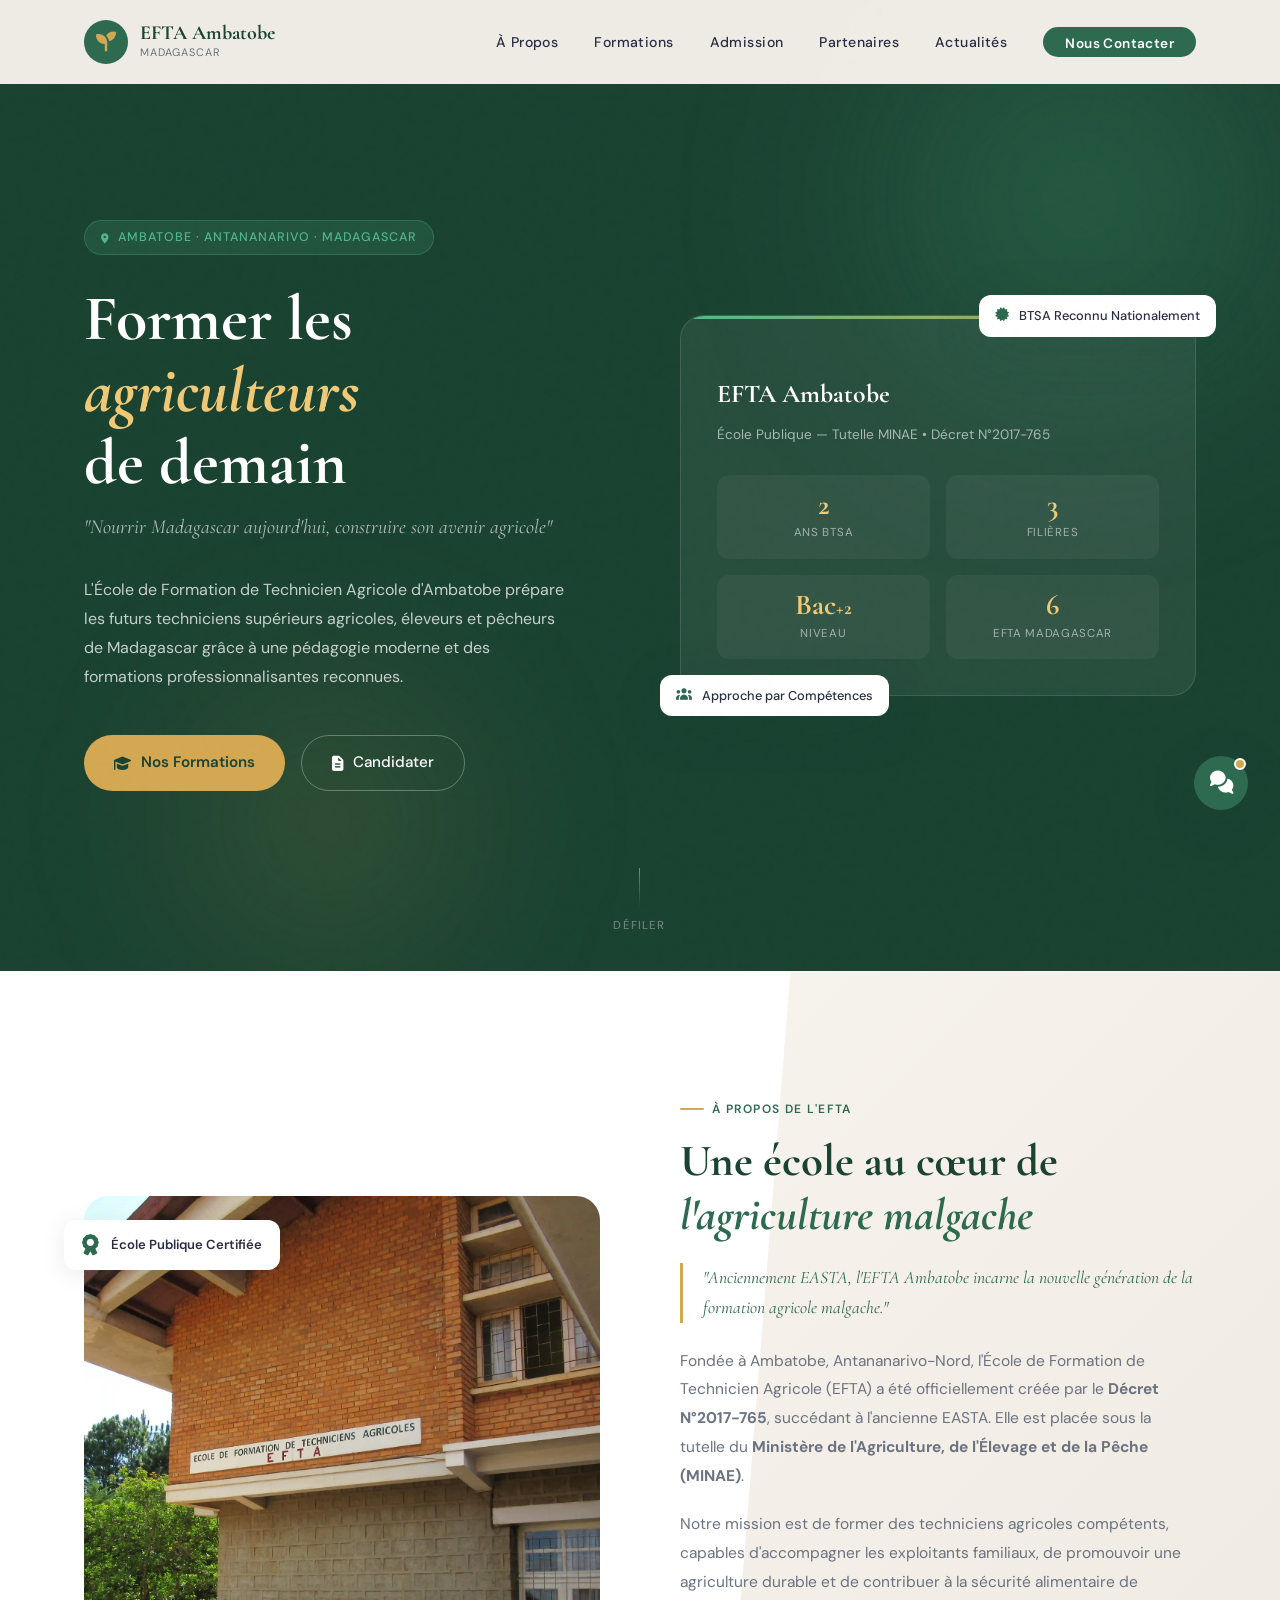
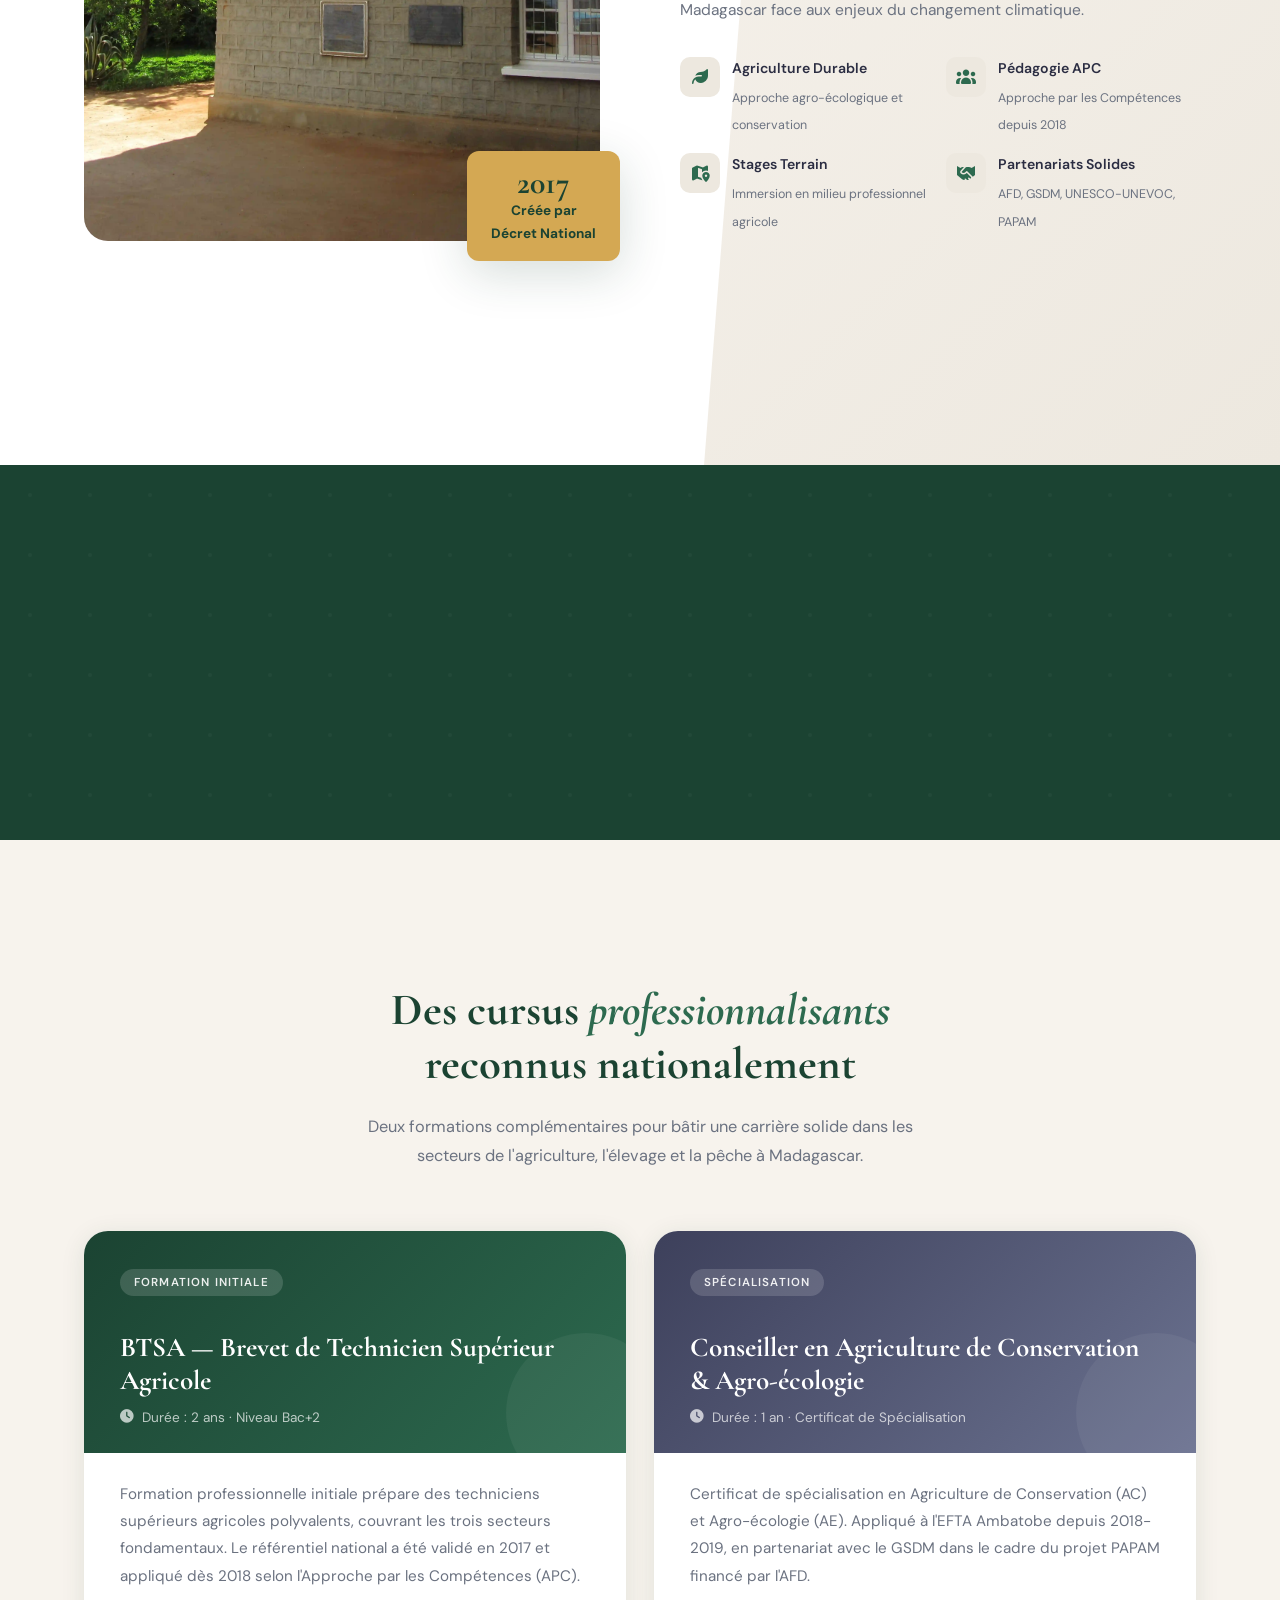
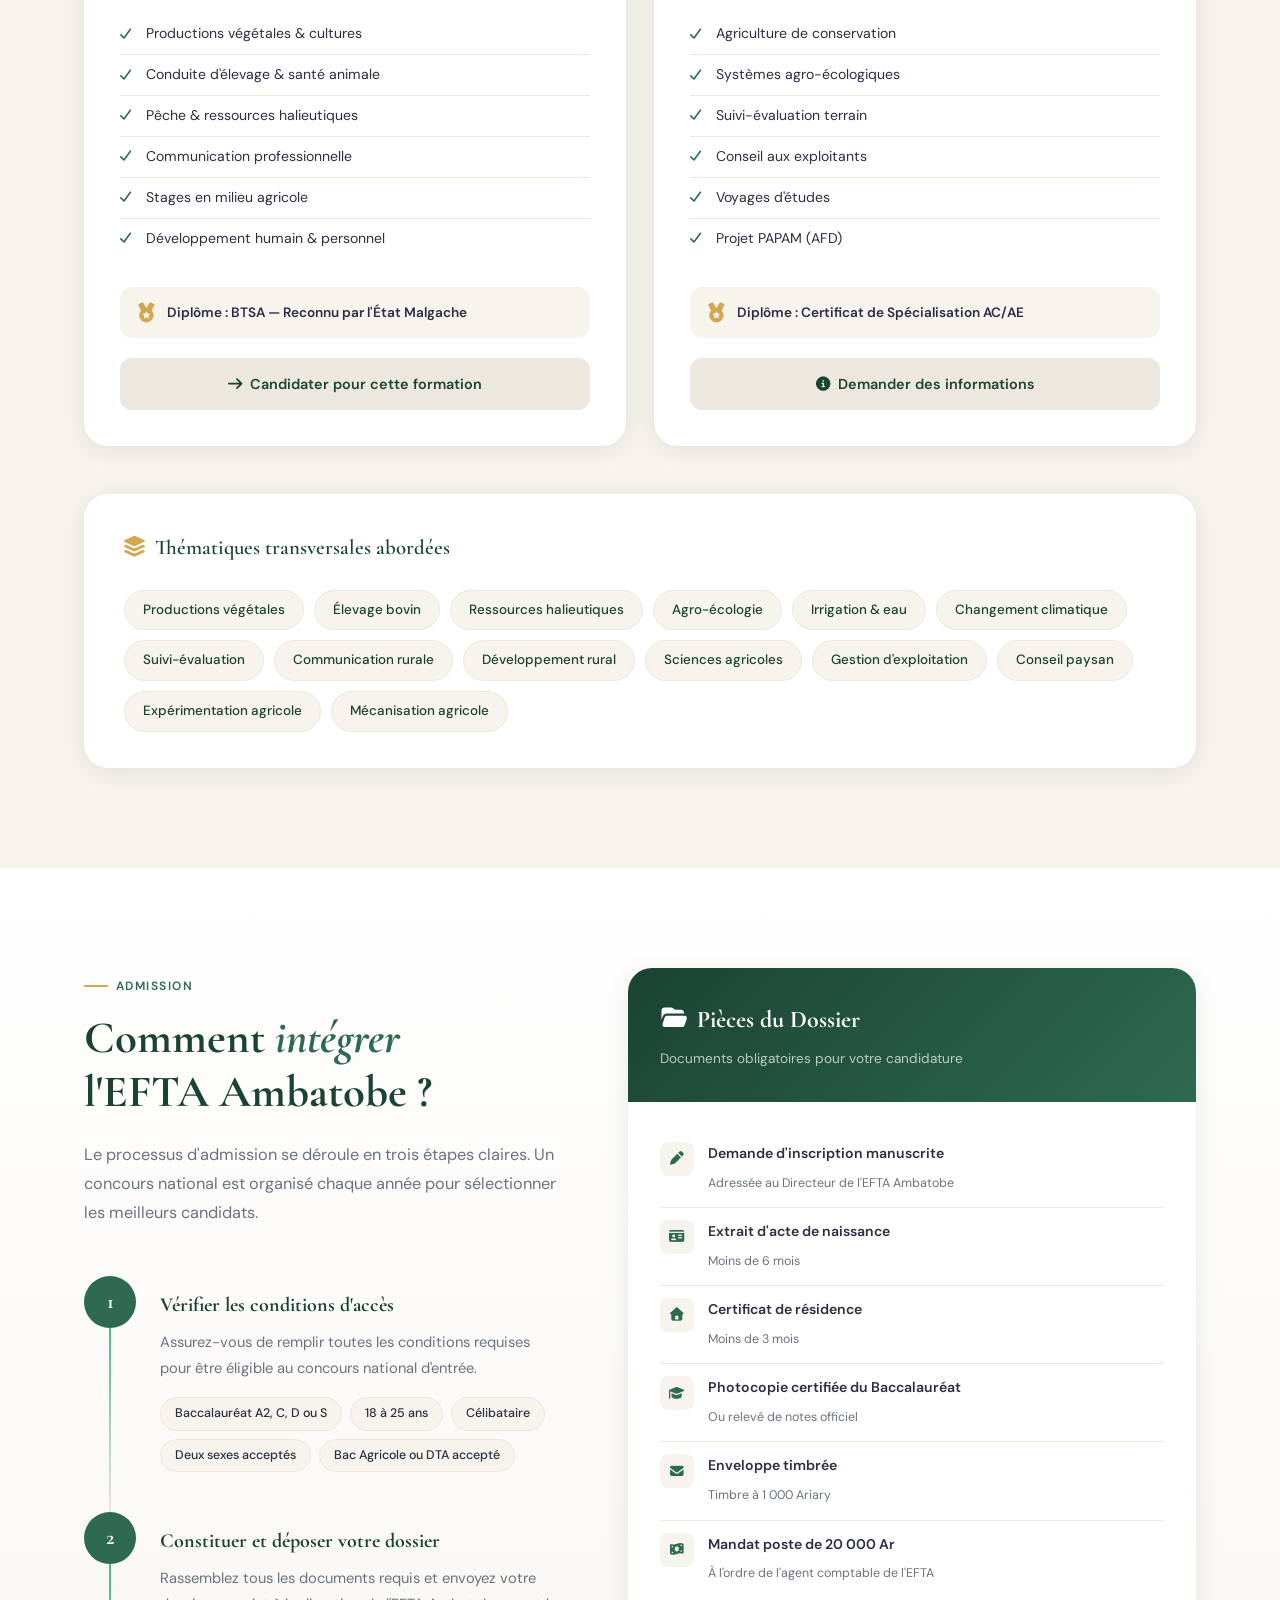
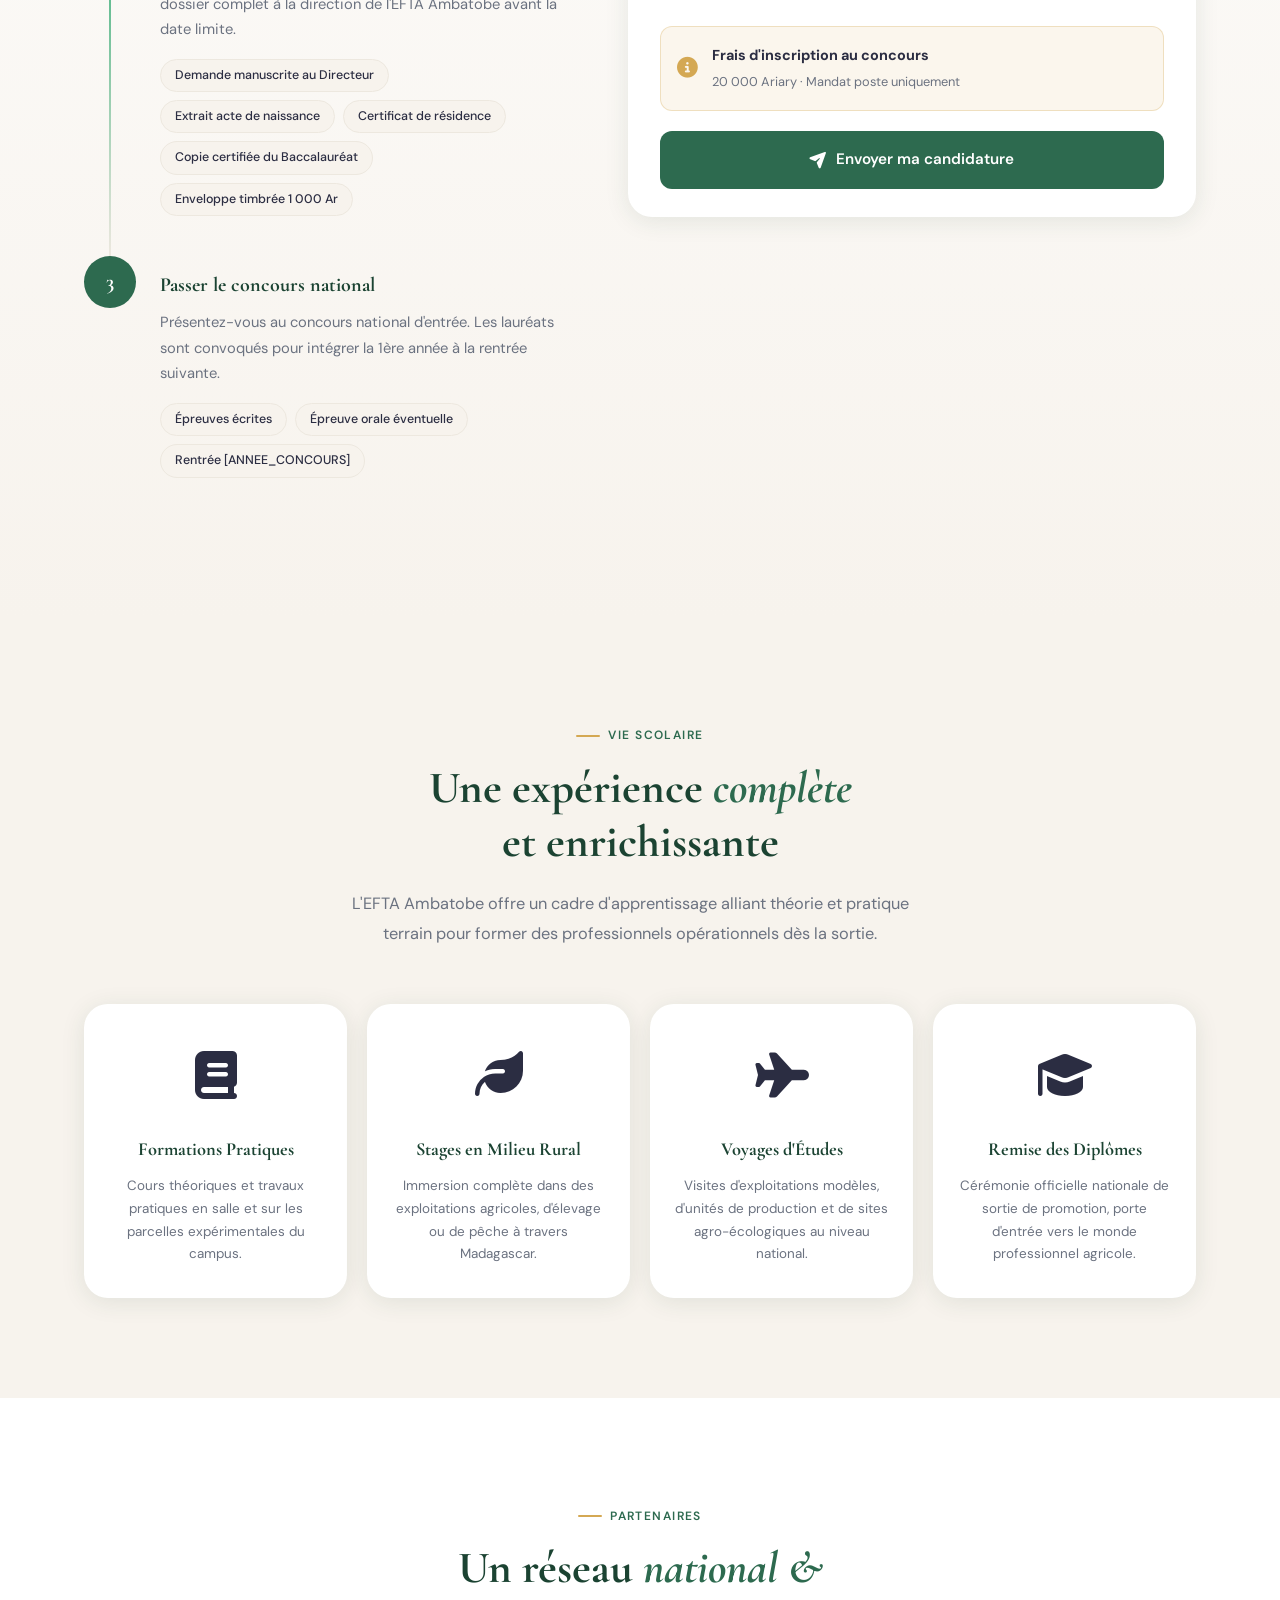
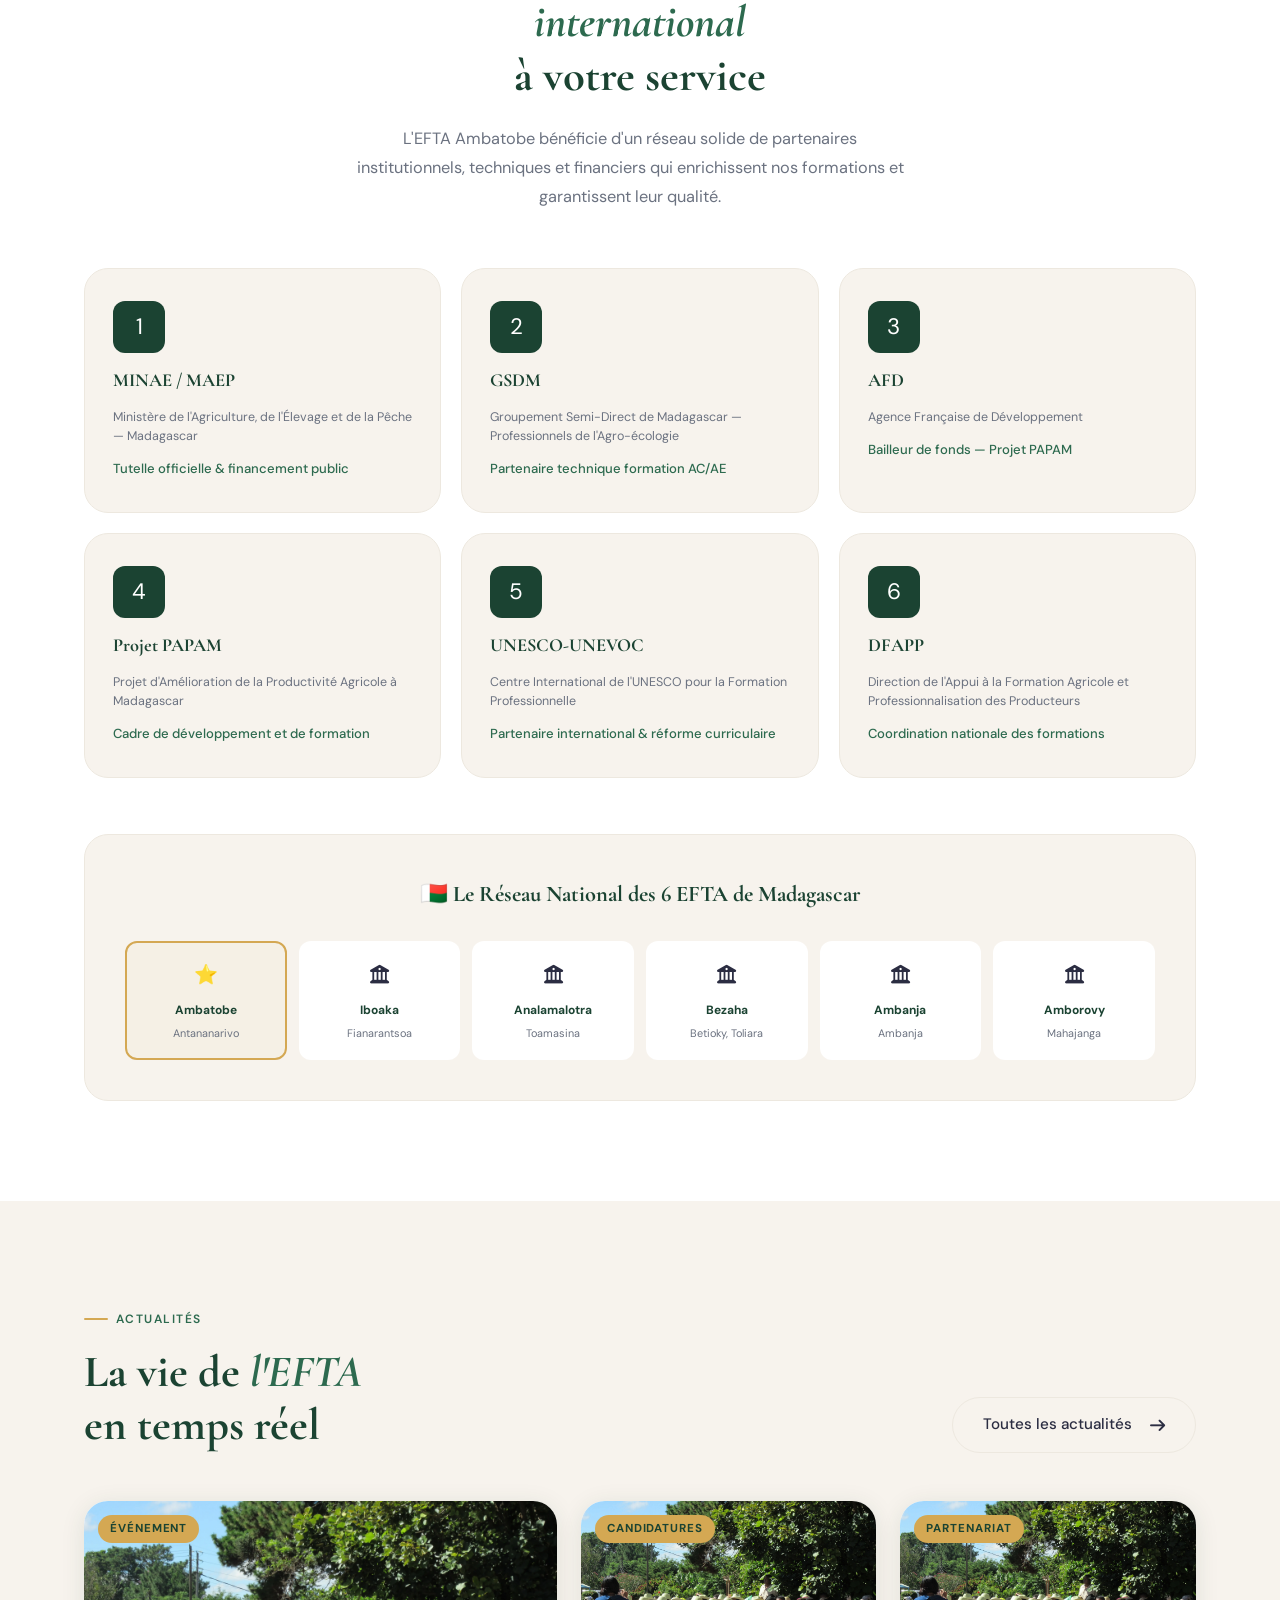
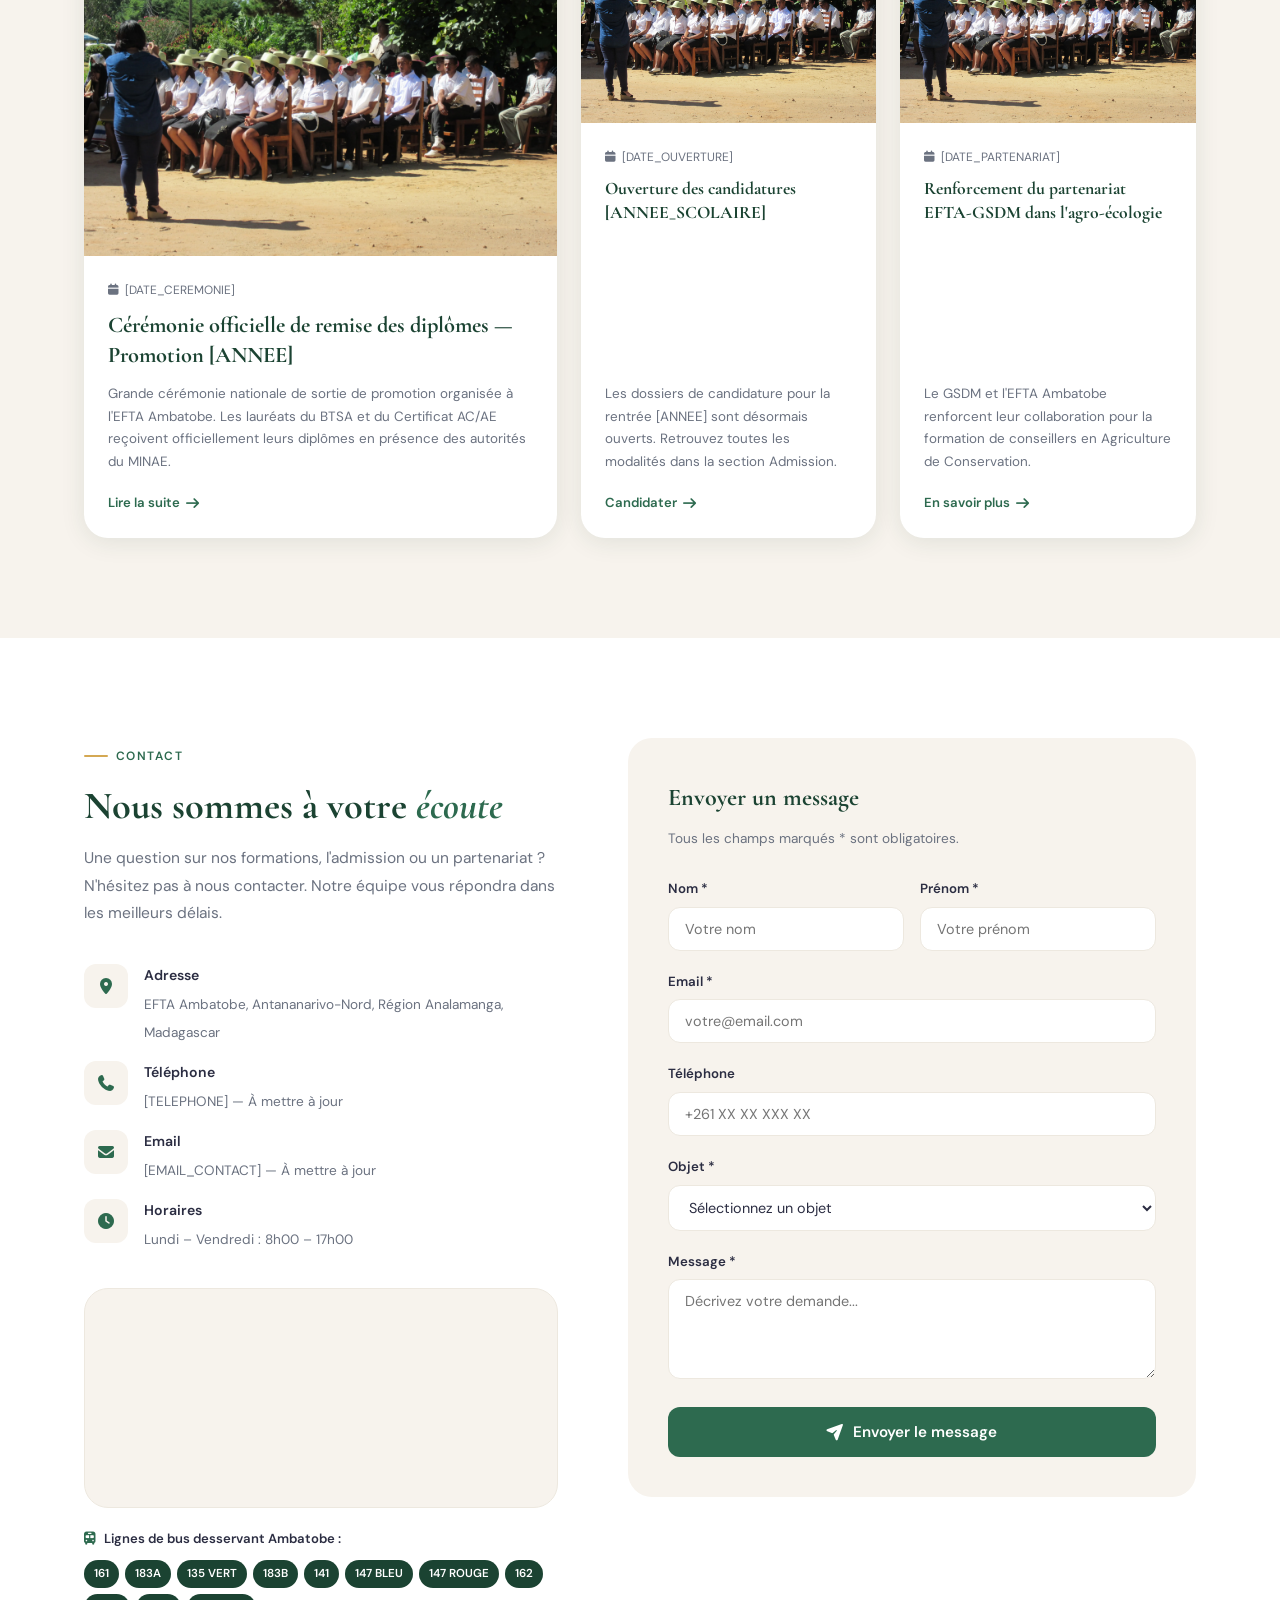
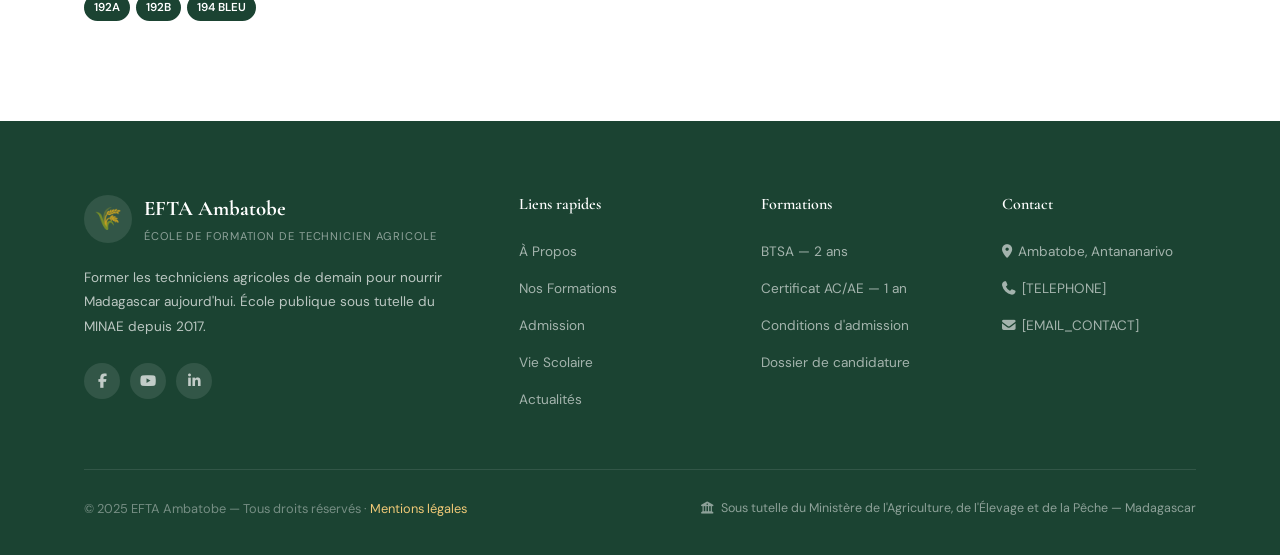
==== index.html @ 67ae6faa "debig path index.html" ====
<!DOCTYPE html>
<html lang="fr">
<head>
  <meta charset="UTF-8" />
  <meta name="viewport" content="width=device-width, initial-scale=1.0" />
  <title>EFTA Ambatobe — École de Formation de Technicien Agricole</title>
  <meta name="description" content="L'EFTA Ambatobe forme les techniciens agricoles de demain à Antananarivo, Madagascar. BTSA 2 ans, Certificat AC/AE. Candidatures ouvertes." />
  <meta name="keywords" content="EFTA Ambatobe, agriculture Madagascar, formation agricole, BTSA, technicien agricole, Antananarivo" />
  <meta property="og:title" content="EFTA Ambatobe — École de Formation de Technicien Agricole" />
  <meta property="og:description" content="Former les agriculteurs de demain, nourrir Madagascar aujourd'hui." />
  <meta property="og:type" content="website" />

  <!-- Google Fonts -->
  <link rel="preconnect" href="https://fonts.googleapis.com" />
  <link rel="preconnect" href="https://fonts.gstatic.com" crossorigin />
  <link rel="preload" as="style" onload="this.rel='stylesheet'" href="https://fonts.googleapis.com/css2?family=Cormorant+Garamond:ital,wght@0,400;0,600;0,700;1,400;1,600&family=DM+Sans:wght@300;400;500;600&display=swap" />

  <!-- CSS -->
   <style>
    /* =============================
       CSS VARIABLES & RESET
    ============================= */
    :root {
      --vert-profond:   #1B4332;
      --vert-foret:     #2D6A4F;
      --vert-clair:     #52B788;
      --or:             #D4A853;
      --or-clair:       #F0C977;
      --creme:          #F7F3ED;
      --creme-fonce:    #EDE8DF;
      --terre:          #8B6914;
      --anthracite:     #2B2D42;
      --gris-moyen:     #6B7280;
      --blanc:          #FFFFFF;

      --font-titre:     'Cormorant Garamond', serif;
      --font-corps:     'DM Sans', sans-serif;

      --ombre-douce:    0 4px 24px rgba(27,67,50,0.10);
      --ombre-forte:    0 12px 48px rgba(27,67,50,0.18);
      --radius:         12px;
      --radius-lg:      24px;
      --transition:     0.35s cubic-bezier(0.4,0,0.2,1);
    }
    #navbar {
      background: rgba(247,243,237,0.96);
      position: fixed;
      top: 0; left: 0; right: 0;
      z-index: 1000;
      padding: 20px 0;
      transition: background var(--transition), padding var(--transition), box-shadow var(--transition);
    }
    #hero {
      min-height: 100vh;
      display: flex;
      align-items: center;
      position: relative;
      overflow: hidden;
      background: var(--vert-profond);
      z-index: 1;
    }
   </style>
   <link rel="preload" href="./src/css/style.css" as="style" onload="this.rel='stylesheet'">
   <!-- Font awesome -->
   <link rel="preload" as="style" onload="this.rel='stylesheet'" href="./src/css/all.min.css"/>
   <link rel="stylesheet" href="./src/css/chatbot.css">

  <!-- ===========================
       JAVASCRIPT
  =========================== -->
  <script src="./src/js/index.js" defer></script>
  <script src="./src/js/chatbot.js" async></script>

   
</head>
<body>

  <!-- ===== MOBILE MENU ===== -->
  <div class="mobile-menu" id="mobileMenu" role="dialog" aria-modal="true">
    <button class="mobile-menu-close" id="closeMenu" aria-label="Fermer le menu"><i class="fas fa-times"></i></button>
    <a href="#about" onclick="closeMobileMenu()">À Propos</a>
    <a href="#formations" onclick="closeMobileMenu()">Formations</a>
    <a href="#admission" onclick="closeMobileMenu()">Admission</a>
    <a href="#partenaires" onclick="closeMobileMenu()">Partenaires</a>
    <a href="#actualites" onclick="closeMobileMenu()">Actualités</a>
    <a href="#contact" onclick="closeMobileMenu()">Contact</a>
  </div>

  <!-- ===== NAVBAR ===== -->
  <nav id="navbar" role="navigation" aria-label="Navigation principale">
    <div class="container">
      <div class="nav-inner">
        <a href="#hero" class="nav-logo" aria-label="Accueil EFTA Ambatobe">
          <div class="nav-logo-emblem" aria-hidden="true"><i class="fas fa-seedling"></i></div>
          <div class="nav-logo-text">
            <span class="nav-logo-name">EFTA Ambatobe</span>
            <span class="nav-logo-sub">Madagascar</span>
          </div>
        </a>
        <ul class="nav-links" role="list">
          <li><a href="#about">À Propos</a></li>
          <li><a href="#formations">Formations</a></li>
          <li><a href="#admission">Admission</a></li>
          <li><a href="#partenaires">Partenaires</a></li>
          <li><a href="#actualites">Actualités</a></li>
          <li><a href="#contact" class="nav-cta">Nous Contacter</a></li>
        </ul>
        <button class="hamburger" id="hamburger" aria-label="Ouvrir le menu" aria-expanded="false">
          <span></span><span></span><span></span>
        </button>
      </div>
    </div>
  </nav>

  <!-- ===== HERO ===== -->
  <section id="hero" aria-label="Bannière principale">
    <div class="hero-blob hero-blob-1"></div>
    <div class="hero-blob hero-blob-2"></div>

    <div class="container">
      <div class="hero-content">
        <!-- Left -->
        <div class="hero-left">
          <div class="hero-badge">
            <i class="fas fa-map-marker-alt"></i>
            Ambatobe · Antananarivo · Madagascar
          </div>
          <h1 class="hero-title">
            Former les <em>agriculteurs</em><br>de demain
          </h1>
          <p class="hero-slogan">
            "Nourrir Madagascar aujourd'hui, construire son avenir agricole"
          </p>
          <p class="hero-desc">
            L'École de Formation de Technicien Agricole d'Ambatobe prépare les futurs techniciens supérieurs agricoles, éleveurs et pêcheurs de Madagascar grâce à une pédagogie moderne et des formations professionnalisantes reconnues.
          </p>
          <div class="hero-actions">
            <a href="#formations" class="btn-primary">
              <i class="fas fa-graduation-cap"></i>
              Nos Formations
            </a>
            <a href="#admission" class="btn-secondary">
              <i class="fas fa-file-alt"></i>
              Candidater
            </a>
          </div>
        </div>

        <!-- Right: Visual Card -->
        <div class="hero-visual">
          <div class="hero-card-stack">
            <div class="hero-main-card">
              <div class="hero-card-icon"></div> <!-- icon -->
              <div class="hero-card-title">EFTA Ambatobe</div>
              <div class="hero-card-sub">École Publique — Tutelle MINAE • Décret N°2017-765</div>
              <div class="hero-stats-grid">
                <div class="hero-stat">
                  <div class="hero-stat-num">2</div>
                  <div class="hero-stat-label">Ans BTSA</div>
                </div>
                <div class="hero-stat">
                  <div class="hero-stat-num">3</div>
                  <div class="hero-stat-label">Filières</div>
                </div>
                <div class="hero-stat">
                  <div class="hero-stat-num">Bac<span class="hero-stat-num" style="font-size:1.2rem">+2</span></div>
                  <div class="hero-stat-label">Niveau</div>
                </div>
                <div class="hero-stat">
                  <div class="hero-stat-num">6</div>
                  <div class="hero-stat-label">EFTA Madagascar</div>
                </div>
              </div>
            </div>
            <div class="hero-badge-float badge-f1">
              <i class="fas fa-certificate"></i>
              BTSA Reconnu Nationalement
            </div>
            <div class="hero-badge-float badge-f2">
              <i class="fas fa-users"></i>
              Approche par Compétences
            </div>
          </div>
        </div>
      </div>
    </div>

    <div class="scroll-indicator" aria-hidden="true">
      <div class="scroll-line"></div>
      <span>Défiler</span>
    </div>
  </section>

  <!-- ===== À PROPOS ===== -->
  <section id="about" aria-label="À propos de l'EFTA">
    <div class="container">
      <div class="about-grid">
        <!-- Image block -->
        <div class="about-image-block reveal">
          <div class="about-img-main" aria-label="Photo du campus EFTA Ambatobe">
            <!-- Conteneur de l'image -->
          </div>
          <div class="about-img-tag">
            <span>2017</span>
            Créée par<br>Décret National
          </div>
          <div class="about-img-badge">
            <i class="fas fa-award"></i>
            École Publique Certifiée
          </div>
        </div>

        <!-- Text -->
        <div class="about-text">
          <div class="section-label reveal reveal-delay-1">À Propos de l'EFTA</div>
          <h2 class="section-title reveal reveal-delay-2">
            Une école au cœur de<br><em>l'agriculture malgache</em>
          </h2>
          <p class="about-intro reveal reveal-delay-2">
            "Anciennement EASTA, l'EFTA Ambatobe incarne la nouvelle génération de la formation agricole malgache."
          </p>
          <p class="about-para reveal reveal-delay-3">
            Fondée à Ambatobe, Antananarivo-Nord, l'École de Formation de Technicien Agricole (EFTA) a été officiellement créée par le <strong>Décret N°2017-765</strong>, succédant à l'ancienne EASTA. Elle est placée sous la tutelle du <strong>Ministère de l'Agriculture, de l'Élevage et de la Pêche (MINAE)</strong>.
          </p>
          <p class="about-para reveal reveal-delay-3">
            Notre mission est de former des techniciens agricoles compétents, capables d'accompagner les exploitants familiaux, de promouvoir une agriculture durable et de contribuer à la sécurité alimentaire de Madagascar face aux enjeux du changement climatique.
          </p>
          <div class="about-features reveal reveal-delay-4">
            <div class="about-feature">
              <div class="about-feature-icon"><i class="fas fa-leaf"></i></div>
              <div class="about-feature-text">
                <strong>Agriculture Durable</strong>
                <span>Approche agro-écologique et conservation</span>
              </div>
            </div>
            <div class="about-feature">
              <div class="about-feature-icon"><i class="fas fa-users"></i></div>
              <div class="about-feature-text">
                <strong>Pédagogie APC</strong>
                <span>Approche par les Compétences depuis 2018</span>
              </div>
            </div>
            <div class="about-feature">
              <div class="about-feature-icon"><i class="fas fa-map-marked-alt"></i></div>
              <div class="about-feature-text">
                <strong>Stages Terrain</strong>
                <span>Immersion en milieu professionnel agricole</span>
              </div>
            </div>
            <div class="about-feature">
              <div class="about-feature-icon"><i class="fas fa-handshake"></i></div>
              <div class="about-feature-text">
                <strong>Partenariats Solides</strong>
                <span>AFD, GSDM, UNESCO-UNEVOC, PAPAM</span>
              </div>
            </div>
          </div>
          <div class="about-tutelle reveal reveal-delay-4">
            <i class="fas fa-university"></i>
            <div>
              Sous tutelle du <strong>Ministère de l'Agriculture, de l'Élevage et de la Pêche (MINAE)</strong> — Reprise du référentiel national en <strong>2017-2018</strong>
            </div>
          </div>
        </div>
      </div>
    </div>
  </section>

  <!-- ===== STATS ===== -->
  <section id="stats" aria-label="Chiffres clés">
    <div class="container">
      <div class="stats-grid">
        <div class="stat-item reveal">
          <div class="stat-icon"><i class="fas fa-graduation-cap"></i></div>
          <div class="stat-num" data-target="6">6</div>
          <div class="stat-label">EFTA dans tout<br>Madagascar</div>
        </div>
        <div class="stat-item reveal reveal-delay-1">
          <div class="stat-icon"><i class="fas fa-calendar-alt"></i></div>
          <div class="stat-num">2<span class="stat-unit">ans</span></div>
          <div class="stat-label">Durée formation<br>BTSA</div>
        </div>
        <div class="stat-item reveal reveal-delay-2">
          <div class="stat-icon"><i class="fas fa-seedling"></i></div>
          <div class="stat-num" data-target="3">3</div>
          <div class="stat-label">Filières : Agriculture,<br>Élevage, Pêche</div>
        </div>
        <div class="stat-item reveal reveal-delay-3">
          <div class="stat-icon"><i class="fas fa-award"></i></div>
          <div class="stat-num" data-target="22">22+</div>
          <div class="stat-label">Techniciens diplômés<br>1ère promotion</div>
        </div>
      </div>
    </div>
  </section>

  <!-- ===== FORMATIONS ===== -->
  <section id="formations" aria-label="Nos formations">
    <div class="container">
      <div class="formations-header">
        <div class="section-label reveal">Nos Formations</div>
        <h2 class="section-title reveal reveal-delay-1">
          Des cursus <em>professionnalisants</em><br>reconnus nationalement
        </h2>
        <p class="section-desc reveal reveal-delay-2">
          Deux formations complémentaires pour bâtir une carrière solide dans les secteurs de l'agriculture, l'élevage et la pêche à Madagascar.
        </p>
      </div>

      <div class="formations-grid">
        <!-- Card 1: BTSA -->
        <div class="formation-card reveal">
          <div class="formation-card-top">
            <div class="formation-tag">Formation Initiale</div>
            <div class="formation-card-icon"></div> <!-- icon -->
            <div class="formation-card-name">BTSA — Brevet de Technicien Supérieur Agricole</div>
            <div class="formation-card-duration"><i class="fas fa-clock"></i> Durée : 2 ans · Niveau Bac+2</div>
          </div>
          <div class="formation-card-body">
            <p class="formation-card-desc">
              Formation professionnelle initiale prépare des techniciens supérieurs agricoles polyvalents, couvrant les trois secteurs fondamentaux. Le référentiel national a été validé en 2017 et appliqué dès 2018 selon l'Approche par les Compétences (APC).
            </p>
            <ul class="formation-modules">
              <li><i class="fas fa-check"></i> Productions végétales & cultures</li>
              <li><i class="fas fa-check"></i> Conduite d'élevage & santé animale</li>
              <li><i class="fas fa-check"></i> Pêche & ressources halieutiques</li>
              <li><i class="fas fa-check"></i> Communication professionnelle</li>
              <li><i class="fas fa-check"></i> Stages en milieu agricole</li>
              <li><i class="fas fa-check"></i> Développement humain & personnel</li>
            </ul>
            <div class="formation-diploma">
              <i class="fas fa-medal"></i>
              <span>Diplôme : BTSA — Reconnu par l'État Malgache</span>
            </div>
            <a href="#admission" class="btn-formation">
              <i class="fas fa-arrow-right"></i>
              Candidater pour cette formation
            </a>
          </div>
        </div>

        <!-- Card 2: AC/AE -->
        <div class="formation-card reveal reveal-delay-2">
          <div class="formation-card-top">
            <div class="formation-tag">Spécialisation</div>
            <div class="formation-card-icon"></div><!-- icon -->
            <div class="formation-card-name">Conseiller en Agriculture de Conservation & Agro-écologie</div>
            <div class="formation-card-duration"><i class="fas fa-clock"></i> Durée : 1 an · Certificat de Spécialisation</div>
          </div>
          <div class="formation-card-body">
            <p class="formation-card-desc">
              Certificat de spécialisation en Agriculture de Conservation (AC) et Agro-écologie (AE). Appliqué à l'EFTA Ambatobe depuis 2018-2019, en partenariat avec le GSDM dans le cadre du projet PAPAM financé par l'AFD.
            </p>
            <ul class="formation-modules">
              <li><i class="fas fa-check"></i> Agriculture de conservation</li>
              <li><i class="fas fa-check"></i> Systèmes agro-écologiques</li>
              <li><i class="fas fa-check"></i> Suivi-évaluation terrain</li>
              <li><i class="fas fa-check"></i> Conseil aux exploitants</li>
              <li><i class="fas fa-check"></i> Voyages d'études</li>
              <li><i class="fas fa-check"></i> Projet PAPAM (AFD)</li>
            </ul>
            <div class="formation-diploma">
              <i class="fas fa-medal"></i>
              <span>Diplôme : Certificat de Spécialisation AC/AE</span>
            </div>
            <a href="#contact" class="btn-formation">
              <i class="fas fa-info-circle"></i>
              Demander des informations
            </a>
          </div>
        </div>
      </div>

      <!-- Modules thématiques -->
      <div class="modules-band reveal">
        <div class="modules-band-title">
          <i class="fas fa-layer-group"></i>
          Thématiques transversales abordées
        </div>
        <div class="modules-tags">
          <span class="module-tag">Productions végétales</span>
          <span class="module-tag">Élevage bovin</span>
          <span class="module-tag">Ressources halieutiques</span>
          <span class="module-tag">Agro-écologie</span>
          <span class="module-tag">Irrigation & eau</span>
          <span class="module-tag">Changement climatique</span>
          <span class="module-tag">Suivi-évaluation</span>
          <span class="module-tag">Communication rurale</span>
          <span class="module-tag">Développement rural</span>
          <span class="module-tag">Sciences agricoles</span>
          <span class="module-tag">Gestion d'exploitation</span>
          <span class="module-tag">Conseil paysan</span>
          <span class="module-tag">Expérimentation agricole</span>
          <span class="module-tag">Mécanisation agricole</span>
        </div>
      </div>
    </div>
  </section>

  <!-- ===== ADMISSION ===== -->
  <section id="admission" aria-label="Processus d'admission">
    <div class="container">
      <div class="admission-grid">
        <!-- Steps -->
        <div>
          <div class="section-label reveal">Admission</div>
          <h2 class="section-title reveal reveal-delay-1">
            Comment <em>intégrer</em><br>l'EFTA Ambatobe ?
          </h2>
          <p class="section-desc reveal reveal-delay-2" style="margin-bottom: 48px;">
            Le processus d'admission se déroule en trois étapes claires. Un concours national est organisé chaque année pour sélectionner les meilleurs candidats.
          </p>

          <div class="admission-steps">
            <!-- Étape 1 -->
            <div class="admission-step reveal reveal-delay-1">
              <div class="step-connector">
                <div class="step-num">1</div>
                <div class="step-line"></div>
              </div>
              <div class="step-body">
                <h3 class="step-title">Vérifier les conditions d'accès</h3>
                <p class="step-desc">
                  Assurez-vous de remplir toutes les conditions requises pour être éligible au concours national d'entrée.
                </p>
                <div class="step-conditions">
                  <span class="condition-pill">Baccalauréat A2, C, D ou S</span>
                  <span class="condition-pill">18 à 25 ans</span>
                  <span class="condition-pill">Célibataire</span>
                  <span class="condition-pill">Deux sexes acceptés</span>
                  <span class="condition-pill">Bac Agricole ou DTA accepté</span>
                </div>
              </div>
            </div>

            <!-- Étape 2 -->
            <div class="admission-step reveal reveal-delay-2">
              <div class="step-connector">
                <div class="step-num">2</div>
                <div class="step-line"></div>
              </div>
              <div class="step-body">
                <h3 class="step-title">Constituer et déposer votre dossier</h3>
                <p class="step-desc">
                  Rassemblez tous les documents requis et envoyez votre dossier complet à la direction de l'EFTA Ambatobe avant la date limite.
                </p>
                <div class="step-conditions">
                  <span class="condition-pill">Demande manuscrite au Directeur</span>
                  <span class="condition-pill">Extrait acte de naissance</span>
                  <span class="condition-pill">Certificat de résidence</span>
                  <span class="condition-pill">Copie certifiée du Baccalauréat</span>
                  <span class="condition-pill">Enveloppe timbrée 1 000 Ar</span>
                </div>
              </div>
            </div>

            <!-- Étape 3 -->
            <div class="admission-step reveal reveal-delay-3">
              <div class="step-connector">
                <div class="step-num">3</div>
                <div class="step-line"></div>
              </div>
              <div class="step-body">
                <h3 class="step-title">Passer le concours national</h3>
                <p class="step-desc">
                  Présentez-vous au concours national d'entrée. Les lauréats sont convoqués pour intégrer la 1ère année à la rentrée suivante.
                </p>
                <div class="step-conditions">
                  <span class="condition-pill">Épreuves écrites</span>
                  <span class="condition-pill">Épreuve orale éventuelle</span>
                  <span class="condition-pill">Rentrée [ANNEE_CONCOURS]</span>
                </div>
              </div>
            </div>
          </div>
        </div>

        <!-- Dossier Card -->
        <div class="reveal reveal-delay-2">
          <div class="dossier-card">
            <div class="dossier-header">
              <h3><i class="fas fa-folder-open" style="margin-right:10px;"></i>Pièces du Dossier</h3>
              <p>Documents obligatoires pour votre candidature</p>
            </div>
            <div class="dossier-body">
              <div class="dossier-item">
                <div class="dossier-item-icon"><i class="fas fa-pen"></i></div>
                <div class="dossier-item-text">
                  <strong>Demande d'inscription manuscrite</strong>
                  <span>Adressée au Directeur de l'EFTA Ambatobe</span>
                </div>
              </div>
              <div class="dossier-item">
                <div class="dossier-item-icon"><i class="fas fa-id-card"></i></div>
                <div class="dossier-item-text">
                  <strong>Extrait d'acte de naissance</strong>
                  <span>Moins de 6 mois</span>
                </div>
              </div>
              <div class="dossier-item">
                <div class="dossier-item-icon"><i class="fas fa-home"></i></div>
                <div class="dossier-item-text">
                  <strong>Certificat de résidence</strong>
                  <span>Moins de 3 mois</span>
                </div>
              </div>
              <div class="dossier-item">
                <div class="dossier-item-icon"><i class="fas fa-graduation-cap"></i></div>
                <div class="dossier-item-text">
                  <strong>Photocopie certifiée du Baccalauréat</strong>
                  <span>Ou relevé de notes officiel</span>
                </div>
              </div>
              <div class="dossier-item">
                <div class="dossier-item-icon"><i class="fas fa-envelope"></i></div>
                <div class="dossier-item-text">
                  <strong>Enveloppe timbrée</strong>
                  <span>Timbre à 1 000 Ariary</span>
                </div>
              </div>
              <div class="dossier-item">
                <div class="dossier-item-icon"><i class="fas fa-money-bill-wave"></i></div>
                <div class="dossier-item-text">
                  <strong>Mandat poste de 20 000 Ar</strong>
                  <span>À l'ordre de l'agent comptable de l'EFTA</span>
                </div>
              </div>
            </div>
            <div class="dossier-footer">
              <div class="dossier-frais">
                <i class="fas fa-info-circle"></i>
                <div>
                  <strong>Frais d'inscription au concours</strong>
                  <span>20 000 Ariary · Mandat poste uniquement</span>
                </div>
              </div>
              <a href="mailto:[EMAIL_CONTACT]?subject=Candidature EFTA Ambatobe" class="btn-candidater">
                <i class="fas fa-paper-plane"></i>
                Envoyer ma candidature
              </a>
            </div>
          </div>
        </div>
      </div>
    </div>
  </section>

  <!-- ===== VIE À L'ÉCOLE ===== -->
  <section id="vie" aria-label="Vie à l'école">
    <div class="container">
      <div class="vie-header">
        <div class="section-label reveal">Vie Scolaire</div>
        <h2 class="section-title reveal reveal-delay-1">
          Une expérience <em>complète</em><br>et enrichissante
        </h2>
        <p class="section-desc reveal reveal-delay-2">
          L'EFTA Ambatobe offre un cadre d'apprentissage alliant théorie et pratique terrain pour former des professionnels opérationnels dès la sortie.
        </p>
      </div>

      <div class="vie-grid">
        <div class="vie-card reveal">
          <span class="vie-card-emoji" aria-hidden="true"><i class="fa fa-book"></i></span>
          <h3 class="vie-card-title">Formations Pratiques</h3>
          <p class="vie-card-desc">
            Cours théoriques et travaux pratiques en salle et sur les parcelles expérimentales du campus.
          </p>
        </div>
        <div class="vie-card reveal reveal-delay-1">
          <span class="vie-card-emoji" aria-hidden="true"><i class="fa fa-leaf"></i></span>
          <h3 class="vie-card-title">Stages en Milieu Rural</h3>
          <p class="vie-card-desc">
            Immersion complète dans des exploitations agricoles, d'élevage ou de pêche à travers Madagascar.
          </p>
        </div>
        <div class="vie-card reveal reveal-delay-2">
          <span class="vie-card-emoji" aria-hidden="true"><i class="fa fa-plane"></i></span>
          <h3 class="vie-card-title">Voyages d'Études</h3>
          <p class="vie-card-desc">
            Visites d'exploitations modèles, d'unités de production et de sites agro-écologiques au niveau national.
          </p>
        </div>
        <div class="vie-card reveal reveal-delay-3">
          <span class="vie-card-emoji" aria-hidden="true"><i class="fa fa-graduation-cap"></i></span>
          <h3 class="vie-card-title">Remise des Diplômes</h3>
          <p class="vie-card-desc">
            Cérémonie officielle nationale de sortie de promotion, porte d'entrée vers le monde professionnel agricole.
          </p>
        </div>
      </div>
    </div>
  </section>

  <!-- ===== PARTENAIRES ===== -->
  <section id="partenaires" aria-label="Nos partenaires">
    <div class="container">
      <div class="partenaires-header">
        <div class="section-label reveal">Partenaires</div>
        <h2 class="section-title reveal reveal-delay-1">
          Un réseau <em>national & international</em><br>à votre service
        </h2>
        <p class="section-desc reveal reveal-delay-2">
          L'EFTA Ambatobe bénéficie d'un réseau solide de partenaires institutionnels, techniques et financiers qui enrichissent nos formations et garantissent leur qualité.
        </p>
      </div>

      <div class="partenaires-grid">
        <div class="partenaire-card reveal">
          <div class="partenaire-emblem" style="color:var(--blanc);">1</div>
          <div class="partenaire-name">MINAE / MAEP</div>
          <div class="partenaire-full">Ministère de l'Agriculture, de l'Élevage et de la Pêche — Madagascar</div>
          <div class="partenaire-role">Tutelle officielle & financement public</div>
        </div>
        <div class="partenaire-card reveal reveal-delay-1">
          <div class="partenaire-emblem" style="color:var(--blanc);">2</div>
          <div class="partenaire-name">GSDM</div>
          <div class="partenaire-full">Groupement Semi-Direct de Madagascar — Professionnels de l'Agro-écologie</div>
          <div class="partenaire-role">Partenaire technique formation AC/AE</div>
        </div>
        <div class="partenaire-card reveal reveal-delay-2">
          <div class="partenaire-emblem" style="color:var(--blanc);">3</div>
          <div class="partenaire-name">AFD</div>
          <div class="partenaire-full">Agence Française de Développement</div>
          <div class="partenaire-role">Bailleur de fonds — Projet PAPAM</div>
        </div>
        <div class="partenaire-card reveal">
          <div class="partenaire-emblem" style="color:var(--blanc);">4</div>
          <div class="partenaire-name">Projet PAPAM</div>
          <div class="partenaire-full">Projet d'Amélioration de la Productivité Agricole à Madagascar</div>
          <div class="partenaire-role">Cadre de développement et de formation</div>
        </div>
        <div class="partenaire-card reveal reveal-delay-1">
          <div class="partenaire-emblem" style="color:var(--blanc);">5</div>
          <div class="partenaire-name">UNESCO-UNEVOC</div>
          <div class="partenaire-full">Centre International de l'UNESCO pour la Formation Professionnelle</div>
          <div class="partenaire-role">Partenaire international & réforme curriculaire</div>
        </div>
        <div class="partenaire-card reveal reveal-delay-2">
          <div class="partenaire-emblem" style="color:var(--blanc);">6</div>
          <div class="partenaire-name">DFAPP</div>
          <div class="partenaire-full">Direction de l'Appui à la Formation Agricole et Professionnalisation des Producteurs</div>
          <div class="partenaire-role">Coordination nationale des formations</div>
        </div>
      </div>

      <!-- Réseau national -->
      <div class="reseau-band reveal">
        <h3 class="reseau-title">🇲🇬 Le Réseau National des 6 EFTA de Madagascar</h3>
        <div class="reseau-grid">
          <div class="reseau-item active">
            <div class="reseau-item-flag">⭐</div>
            <div class="reseau-item-name">Ambatobe</div>
            <div class="reseau-item-loc">Antananarivo</div>
          </div>
          <div class="reseau-item">
            <div class="reseau-item-flag"><i class="fa fa-university"></i></div>
            <div class="reseau-item-name">Iboaka</div>
            <div class="reseau-item-loc">Fianarantsoa</div>
          </div>
          <div class="reseau-item">
            <div class="reseau-item-flag"><i class="fa fa-university"></i></div>
            <div class="reseau-item-name">Analamalotra</div>
            <div class="reseau-item-loc">Toamasina</div>
          </div>
          <div class="reseau-item">
            <div class="reseau-item-flag"><i class="fa fa-university"></i></div>
            <div class="reseau-item-name">Bezaha</div>
            <div class="reseau-item-loc">Betioky, Toliara</div>
          </div>
          <div class="reseau-item">
            <div class="reseau-item-flag"><i class="fa fa-university"></i></div>
            <div class="reseau-item-name">Ambanja</div>
            <div class="reseau-item-loc">Ambanja</div>
          </div>
          <div class="reseau-item">
            <div class="reseau-item-flag"><i class="fa fa-university"></i></div>
            <div class="reseau-item-name">Amborovy</div>
            <div class="reseau-item-loc">Mahajanga</div>
          </div>
        </div>
      </div>
    </div>
  </section>

  <!-- ===== ACTUALITÉS ===== -->
  <section id="actualites" aria-label="Actualités">
    <div class="container">
      <div class="actu-header">
        <div>
          <div class="section-label reveal">Actualités</div>
          <h2 class="section-title reveal reveal-delay-1" style="margin-bottom:0">
            La vie de <em>l'EFTA</em><br>en temps réel
          </h2>
        </div>
        <a href="#contact" class="btn-secondary" style="border-color:var(--creme-fonce); color:var(--anthracite); white-space:nowrap;">
          Toutes les actualités <i class="fas fa-arrow-right" style="margin-left:8px;"></i>
        </a>
      </div>

      <div class="actu-grid">
        <div class="actu-card reveal">
          <div class="actu-card-img">
            <span class="actu-card-img-label">Événement</span>
            <img src="../assets/pictures/actu-img1.webp" alt="actu-image" loading="lazy">
          </div>
          <div class="actu-card-body">
            <p class="actu-date"><i class="fas fa-calendar"></i> [DATE_CEREMONIE]</p>
            <h3 class="actu-title">Cérémonie officielle de remise des diplômes — Promotion [ANNEE]</h3>
            <p class="actu-desc">
              Grande cérémonie nationale de sortie de promotion organisée à l'EFTA Ambatobe. Les lauréats du BTSA et du Certificat AC/AE reçoivent officiellement leurs diplômes en présence des autorités du MINAE.
            </p>
            <a href="#" class="actu-link">Lire la suite <i class="fas fa-arrow-right"></i></a>
          </div>
        </div>
        <div class="actu-card reveal reveal-delay-1">
          <div class="actu-card-img" style="font-size:2.5rem;">
            <span class="actu-card-img-label">Candidatures</span>
            <img src="../assets/pictures/actu-img1.webp" alt="actu-image" loading="lazy">
          </div>
          <div class="actu-card-body">
            <p class="actu-date"><i class="fas fa-calendar"></i> [DATE_OUVERTURE]</p>
            <h3 class="actu-title">Ouverture des candidatures [ANNEE_SCOLAIRE]</h3>
            <p class="actu-desc">Les dossiers de candidature pour la rentrée [ANNEE] sont désormais ouverts. Retrouvez toutes les modalités dans la section Admission.</p>
            <a href="#admission" class="actu-link">Candidater <i class="fas fa-arrow-right"></i></a>
          </div>
        </div>
        <div class="actu-card reveal reveal-delay-2">
          <div class="actu-card-img" style="font-size:2.5rem;">
            <span class="actu-card-img-label">Partenariat</span>
            <img src="../assets/pictures/actu-img1.webp" alt="actu-image" loading="lazy">
          </div>
          <div class="actu-card-body">
            <p class="actu-date"><i class="fas fa-calendar"></i> [DATE_PARTENARIAT]</p>
            <h3 class="actu-title">Renforcement du partenariat EFTA-GSDM dans l'agro-écologie</h3>
            <p class="actu-desc">Le GSDM et l'EFTA Ambatobe renforcent leur collaboration pour la formation de conseillers en Agriculture de Conservation.</p>
            <a href="#partenaires" class="actu-link">En savoir plus <i class="fas fa-arrow-right"></i></a>
          </div>
        </div>
      </div>
    </div>
  </section>

  <!-- ===== CONTACT ===== -->
  <section id="contact" aria-label="Contact">
    <div class="container">
      <div class="contact-grid">
        <!-- Info -->
        <div class="reveal">
          <div class="section-label">Contact</div>
          <h2 class="contact-info h2" style="font-family:var(--font-titre);font-size:clamp(1.8rem,3vw,2.4rem);font-weight:700;color:var(--vert-profond);margin-bottom:16px;line-height:1.2;">
            Nous sommes à votre <em style="font-style:italic;color:var(--vert-foret);">écoute</em>
          </h2>
          <p class="contact-desc">
            Une question sur nos formations, l'admission ou un partenariat ? N'hésitez pas à nous contacter. Notre équipe vous répondra dans les meilleurs délais.
          </p>

          <div class="contact-details">
            <div class="contact-detail">
              <div class="contact-detail-icon"><i class="fas fa-map-marker-alt"></i></div>
              <div class="contact-detail-text">
                <strong>Adresse</strong>
                <span>EFTA Ambatobe, Antananarivo-Nord, Région Analamanga, Madagascar</span>
              </div>
            </div>
            <div class="contact-detail">
              <div class="contact-detail-icon"><i class="fas fa-phone"></i></div>
              <div class="contact-detail-text">
                <strong>Téléphone</strong>
                <span>[TELEPHONE] — À mettre à jour</span>
              </div>
            </div>
            <div class="contact-detail">
              <div class="contact-detail-icon"><i class="fas fa-envelope"></i></div>
              <div class="contact-detail-text">
                <strong>Email</strong>
                <span>[EMAIL_CONTACT] — À mettre à jour</span>
              </div>
            </div>
            <div class="contact-detail">
              <div class="contact-detail-icon"><i class="fas fa-clock"></i></div>
              <div class="contact-detail-text">
                <strong>Horaires</strong>
                <span>Lundi – Vendredi : 8h00 – 17h00</span>
              </div>
            </div>
          </div>

          <!-- Carte -->
          <div class="contact-map">
            <iframe
              src="https://www.google.com/maps/embed?pb=!1m18!1m12!1m3!1d3756.0!2d47.5412!3d-18.8792!2m3!1f0!2f0!3f0!3m2!1i1024!2i768!4f13.1!3m3!1m2!1s0x0%3A0x0!2zMTjCsDUyJzQ1LjEiUyA0N8KwMzInMjguMyJF!5e0!3m2!1sfr!2smg!4v1000000000000"
              allowfullscreen=""
              loading="lazy"
              title="Localisation EFTA Ambatobe"
              referrerpolicy="no-referrer-when-downgrade">
            </iframe>
          </div>

          <!-- Lignes de bus -->
          <div style="margin-top: 16px;">
            <p style="font-size:0.82rem;font-weight:600;color:var(--anthracite);margin-bottom:10px;">
              <i class="fas fa-bus" style="color:var(--vert-foret);margin-right:6px;"></i>
              Lignes de bus desservant Ambatobe :
            </p>
            <div class="bus-lines">
              <span class="bus-pill">161</span>
              <span class="bus-pill">183A</span>
              <span class="bus-pill">135 VERT</span>
              <span class="bus-pill">183B</span>
              <span class="bus-pill">141</span>
              <span class="bus-pill">147 BLEU</span>
              <span class="bus-pill">147 ROUGE</span>
              <span class="bus-pill">162</span>
              <span class="bus-pill">192A</span>
              <span class="bus-pill">192B</span>
              <span class="bus-pill">194 BLEU</span>
            </div>
          </div>
        </div>

        <!-- Formulaire -->
        <div class="reveal reveal-delay-2">
          <div class="contact-form-wrapper">
            <h3 class="form-title">Envoyer un message</h3>
            <p class="form-sub">Tous les champs marqués * sont obligatoires.</p>
            <form id="contactForm" action="mailto:[EMAIL_CONTACT]" method="post" enctype="text/plain" novalidate>
              <div class="form-row">
                <div class="form-group">
                  <label for="nom">Nom *</label>
                  <input type="text" id="nom" name="nom" placeholder="Votre nom" required aria-required="true" />
                </div>
                <div class="form-group">
                  <label for="prenom">Prénom *</label>
                  <input type="text" id="prenom" name="prenom" placeholder="Votre prénom" required aria-required="true" />
                </div>
              </div>
              <div class="form-group">
                <label for="email">Email *</label>
                <input type="email" id="email" name="email" placeholder="votre@email.com" required aria-required="true" />
              </div>
              <div class="form-group">
                <label for="telephone">Téléphone</label>
                <input type="tel" id="telephone" name="telephone" placeholder="+261 XX XX XXX XX" />
              </div>
              <div class="form-group">
                <label for="sujet">Objet *</label>
                <select id="sujet" name="sujet" required aria-required="true">
                  <option value="">Sélectionnez un objet</option>
                  <option value="admission">Informations Admission</option>
                  <option value="formations">Renseignements sur les Formations</option>
                  <option value="partenariat">Proposition de Partenariat</option>
                  <option value="diplome">Validation de Diplôme</option>
                  <option value="autre">Autre demande</option>
                </select>
              </div>
              <div class="form-group">
                <label for="message">Message *</label>
                <textarea id="message" name="message" placeholder="Décrivez votre demande..." required aria-required="true"></textarea>
              </div>
              <button type="submit" class="btn-submit">
                <i class="fas fa-paper-plane"></i>
                Envoyer le message
              </button>
              <div class="form-success" id="formSuccess">
                <i class="fas fa-check-circle" style="color:var(--vert-foret);margin-right:8px;"></i>
                Message envoyé avec succès ! Nous vous répondrons bientôt.
              </div>
            </form>
          </div>
        </div>
      </div>
    </div>
  </section>

  <!-- ===== FOOTER ===== -->
  <footer role="contentinfo">
    <div class="container">
      <div class="footer-grid">
        <!-- Brand -->
        <div class="footer-brand">
          <div class="footer-logo">
            <div class="footer-logo-emblem">🌾</div>
            <div>
              <div class="footer-logo-name">EFTA Ambatobe</div>
              <div class="footer-logo-sub">École de Formation de Technicien Agricole</div>
            </div>
          </div>
          <p class="footer-brand-desc">
            Former les techniciens agricoles de demain pour nourrir Madagascar aujourd'hui. École publique sous tutelle du MINAE depuis 2017.
          </p>
          <div class="footer-social">
            <a href="#" aria-label="Facebook EFTA"><i class="fab fa-facebook-f"></i></a>
            <a href="#" aria-label="YouTube EFTA"><i class="fab fa-youtube"></i></a>
            <a href="#" aria-label="LinkedIn EFTA"><i class="fab fa-linkedin-in"></i></a>
          </div>
        </div>

        <!-- Liens rapides -->
        <div>
          <h4 class="footer-col-title">Liens rapides</h4>
          <ul class="footer-links">
            <li><a href="#about">À Propos</a></li>
            <li><a href="#formations">Nos Formations</a></li>
            <li><a href="#admission">Admission</a></li>
            <li><a href="#vie">Vie Scolaire</a></li>
            <li><a href="#actualites">Actualités</a></li>
          </ul>
        </div>

        <!-- Formations -->
        <div>
          <h4 class="footer-col-title">Formations</h4>
          <ul class="footer-links">
            <li><a href="#formations">BTSA — 2 ans</a></li>
            <li><a href="#formations">Certificat AC/AE — 1 an</a></li>
            <li><a href="#admission">Conditions d'admission</a></li>
            <li><a href="#admission">Dossier de candidature</a></li>
          </ul>
        </div>

        <!-- Contact -->
        <div>
          <h4 class="footer-col-title">Contact</h4>
          <ul class="footer-links">
            <li><a href="#contact"><i class="fas fa-map-marker-alt" style="margin-right:6px;"></i>Ambatobe, Antananarivo</a></li>
            <li><a href="tel:[TELEPHONE]"><i class="fas fa-phone" style="margin-right:6px;"></i>[TELEPHONE]</a></li>
            <li><a href="mailto:[EMAIL_CONTACT]"><i class="fas fa-envelope" style="margin-right:6px;"></i>[EMAIL_CONTACT]</a></li>
          </ul>
        </div>
      </div>

      <div class="footer-bottom">
        <p>© 2025 EFTA Ambatobe — Tous droits réservés · <a href="#">Mentions légales</a></p>
        <div class="footer-maep">
          <i class="fas fa-university"></i>
          Sous tutelle du Ministère de l'Agriculture, de l'Élevage et de la Pêche — Madagascar
        </div>
      </div>
    </div>
  </footer>

  <!-- Back to top -->
  <button id="backToTop" aria-label="Retour en haut de page">
    <i class="fas fa-chevron-up"></i>
  </button>

  <!-- ===== CHATBOT ===== -->
  <div id="chatbot-widget" aria-label="Assistant virtuel EFTA">
    <div id="chatbot-panel" role="dialog" aria-modal="true" aria-label="Chat avec l'assistant EFTA">
      <div class="chatbot-header">
        <div class="chatbot-avatar">🌾</div>
        <div class="chatbot-header-text">
          <strong>Assistant EFTA</strong>
          <div class="chatbot-status">
            <div class="chatbot-status-dot"></div>
            <span>En ligne · Répond instantanément</span>
          </div>
        </div>
        <button class="chatbot-header-close" id="chatbotClose" aria-label="Fermer le chat"><i class="fas fa-times"></i></button>
      </div>
      <div class="chatbot-messages" id="chatMessages">
        <div class="chat-msg bot">👋 Bonjour ! Je suis l'assistant de l'EFTA Ambatobe. Comment puis-je vous aider aujourd'hui ?</div>
      </div>
      <div class="chatbot-quick-replies" id="quickReplies">
        <button class="quick-reply" data-q="admission">📝 Comment candidater ?</button>
        <button class="quick-reply" data-q="formations">🎓 Nos formations</button>
        <button class="quick-reply" data-q="bac">📋 Bacs acceptés ?</button>
        <button class="quick-reply" data-q="duree">⏱️ Durée des études</button>
        <button class="quick-reply" data-q="debouches">💼 Débouchés</button>
        <button class="quick-reply" data-q="contact">📞 Nous contacter</button>
      </div>
      <div class="chatbot-input-row">
        <input type="text" class="chatbot-input" id="chatInput" placeholder="Posez votre question..." aria-label="Message au chatbot" />
        <button class="chatbot-send" id="chatSend" aria-label="Envoyer"><i class="fas fa-paper-plane"></i></button>
      </div>
    </div>
    <button id="chatbot-toggle" aria-label="Ouvrir l'assistant virtuel" aria-expanded="false">
      <i class="fas fa-comments" id="chatIcon"></i>
      <span class="chat-notif-dot"></span>
    </button>
  </div>


  <!--
  ╔══════════════════════════════════════════════════════╗
  ║       TODO : PERSONNALISER AVANT MISE EN LIGNE       ║
  ╠══════════════════════════════════════════════════════╣
  ║                                                      ║
  ║  [EMAIL_CONTACT]     → Email officiel de l'EFTA      ║
  ║  [TELEPHONE]         → Numéro de téléphone           ║
  ║  [ANNEE_CONCOURS]    → Année du prochain concours    ║
  ║  [ANNEE_SCOLAIRE]    → Ex: 2025-2026                 ║
  ║  [DATE_CEREMONIE]    → Date de la cérémonie diplômes ║
  ║  [DATE_OUVERTURE]    → Date ouverture candidatures   ║
  ║  [DATE_PARTENARIAT]  → Date de l'actualité GSDM      ║
  ║  [ANNEE]             → Année de promotion            ║
  ║                                                      ║
  ║  IMAGES À REMPLACER :                                ║
  ║  → Hero : grande photo du campus ou d'étudiants      ║
  ║  → About : photo du campus ou du directeur           ║
  ║  → Actualités : photos des événements                ║
  ║                                                      ║
  ║  GOOGLE MAPS :                                       ║
  ║  → Remplacer l'iframe src par le lien embed exact    ║
  ║    de l'emplacement GPS de l'EFTA Ambatobe           ║
  ║                                                      ║
  ║  RÉSEAUX SOCIAUX :                                   ║
  ║  → Mettre à jour les liens Facebook/YouTube/LinkedIn ║
  ╚══════════════════════════════════════════════════════╝
  -->

</body>
</html>
---- src/css/style.css ----
*, *::before, *::after { box-sizing: border-box; margin: 0; padding: 0; }

    html {
      scroll-behavior: smooth;
      font-size: 16px;
    }

    body {
      font-family: var(--font-corps);
      background: var(--creme);
      color: var(--anthracite);
      line-height: 1.7;
      overflow-x: hidden;
    }

    img { max-width: 100%; height: auto; display: block; }
    a { text-decoration: none; color: inherit; }

    .container {
      max-width: 1160px;
      margin: 0 auto;
      padding: 0 24px;
    }

    /* =============================
       ANIMATIONS
    ============================= */
    @keyframes fadeUp {
      from { opacity: 0; transform: translateY(40px); }
      to   { opacity: 1; transform: translateY(0); }
    }
    @keyframes fadeIn {
      from { opacity: 0; }
      to   { opacity: 1; }
    }
    @keyframes grain {
      0%,100% { transform: translate(0,0); }
      10%  { transform: translate(-2%, -3%); }
      20%  { transform: translate(3%, 2%); }
      30%  { transform: translate(-1%, 4%); }
      40%  { transform: translate(4%, -1%); }
      50%  { transform: translate(-3%, 3%); }
      60%  { transform: translate(2%, -4%); }
      70%  { transform: translate(-4%, 1%); }
      80%  { transform: translate(1%, 3%); }
      90%  { transform: translate(3%, -2%); }
    }
    @keyframes float {
      0%,100% { transform: translateY(0px); }
      50%     { transform: translateY(-12px); }
    }
    @keyframes countUp {
      from { opacity: 0; transform: scale(0.8); }
      to   { opacity: 1; transform: scale(1); }
    }
    @keyframes leafSway {
      0%,100% { transform: rotate(-3deg); }
      50%     { transform: rotate(3deg); }
    }
    @keyframes shimmer {
      0%   { background-position: -200% center; }
      100% { background-position: 200% center; }
    }

    .reveal {
      opacity: 0;
      transform: translateY(36px);
      transition: opacity 0.7s ease, transform 0.7s ease;
    }
    .reveal.visible {
      opacity: 1;
      transform: translateY(0);
    }
    .reveal-delay-1 { transition-delay: 0.1s; }
    .reveal-delay-2 { transition-delay: 0.2s; }
    .reveal-delay-3 { transition-delay: 0.3s; }
    .reveal-delay-4 { transition-delay: 0.4s; }

    /* =============================
       NAVBAR
    ============================= */

    #navbar.scrolled {
      background: rgba(247,243,237,0.96);
      backdrop-filter: blur(12px);
      padding: 12px 0;
      box-shadow: 0 2px 20px rgba(27,67,50,0.10);
      z-index: 998;
    }
    .nav-inner {
      display: flex;
      align-items: center;
      justify-content: space-between;
    }
    .nav-logo {
      display: flex;
      align-items: center;
      gap: 12px;
    }
    .nav-logo-emblem {
      width: 44px;
      height: 44px;
      background: var(--vert-foret);
      border-radius: 50%;
      display: flex;
      align-items: center;
      justify-content: center;
      color: var(--or);
      font-size: 20px;
      flex-shrink: 0;
      transition: transform var(--transition);
    }
    .nav-logo:hover .nav-logo-emblem { transform: rotate(15deg); }
    .nav-logo-text {
      display: flex;
      flex-direction: column;
    }
    .nav-logo-name {
      font-family: var(--font-titre);
      font-size: 1.25rem;
      font-weight: 700;
      color: var(--vert-profond);
      line-height: 1;
    }
    .nav-logo-sub {
      font-size: 0.68rem;
      color: var(--gris-moyen);
      letter-spacing: 0.08em;
      text-transform: uppercase;
    }
    .nav-links {
      display: flex;
      align-items: center;
      gap: 36px;
      list-style: none;
    }
    .nav-links a {
      font-size: 0.88rem;
      font-weight: 500;
      color: var(--anthracite);
      letter-spacing: 0.03em;
      position: relative;
      padding-bottom: 2px;
    }
    .nav-links a::after {
      content: '';
      position: absolute;
      bottom: -2px; left: 0;
      width: 0; height: 2px;
      background: var(--or);
      transition: width var(--transition);
      border-radius: 2px;
    }
    .nav-links a:hover::after { width: 100%; }
    .nav-cta {
      background: var(--vert-foret);
      color: var(--blanc) !important;
      padding: 5px 22px;
      border-radius: 50px;
      font-weight: 600 !important;
      font-size: 0.85rem !important;
      transition: background var(--transition), transform var(--transition), box-shadow var(--transition);
      display: flex;
      justify-content: center;
      align-items: center;
    }
    .nav-cta::after { display: none !important; }
    .nav-cta:hover {
      background: var(--vert-profond);
      transform: translateY(-2px);
      box-shadow: 0 6px 20px rgba(45,106,79,0.35);
    }
    .hamburger {
      display: none;
      flex-direction: column;
      gap: 5px;
      cursor: pointer;
      padding: 4px;
      background: none;
      border: none;
    }
    .hamburger span {
      width: 26px;
      height: 2px;
      background: var(--anthracite);
      border-radius: 2px;
      transition: var(--transition);
    }
    .hamburger.open span:nth-child(1) { transform: rotate(45deg) translate(5px, 5px); }
    .hamburger.open span:nth-child(2) { opacity: 0; }
    .hamburger.open span:nth-child(3) { transform: rotate(-45deg) translate(5px, -5px); }

    /* Mobile menu */
    .mobile-menu {
      display: none;
      position: fixed;
      top: 0; left: 0; right: 0; bottom: 0;
      background: var(--creme);
      z-index: 999;
      flex-direction: column;
      align-items: center;
      justify-content: center;
      gap: 32px;
    }
    .mobile-menu.open { display: flex; }
    .mobile-menu a {
      font-family: var(--font-titre);
      font-size: 2rem;
      font-weight: 600;
      color: var(--vert-profond);
    }
    .mobile-menu-close {
      position: absolute;
      top: 24px; right: 24px;
      background: none;
      border: none;
      font-size: 1.5rem;
      cursor: pointer;
      color: var(--anthracite);
    }

    /* =============================
       HERO
    ============================= */

    /* Grain texture overlay */
    #hero::before {
      content: '';
      position: absolute;
      inset: -50%;
      width: 200%; height: 200%;
      background-image: url("data:image/svg+xml,%3Csvg viewBox='0 0 256 256' xmlns='http://www.w3.org/2000/svg'%3E%3Cfilter id='noise'%3E%3CfeTurbulence type='fractalNoise' baseFrequency='0.9' numOctaves='4' stitchTiles='stitch'/%3E%3C/filter%3E%3Crect width='100%25' height='100%25' filter='url(%23noise)' opacity='0.04'/%3E%3C/svg%3E");
      opacity: 0.08;
      animation: grain 3s steps(10) infinite;
      pointer-events: none;
      z-index: 9999;
    }

    /* Decorative blobs */
    .hero-blob {
      position: absolute;
      border-radius: 50%;
      filter: blur(80px);
      pointer-events: none;
    }
    .hero-blob-1 {
      width: 600px; height: 600px;
      background: radial-gradient(circle, rgba(82,183,136,0.25) 0%, transparent 70%);
      top: -100px; right: -100px;
      animation: float 8s ease-in-out infinite;
    }
    .hero-blob-2 {
      width: 400px; height: 400px;
      background: radial-gradient(circle, rgba(212,168,83,0.18) 0%, transparent 70%);
      bottom: -50px; left: 10%;
      animation: float 10s ease-in-out infinite reverse;
    }

    .hero-content {
      position: relative;
      z-index: 2;
      padding: 120px 0 80px;
      display: grid;
      grid-template-columns: 1fr 1fr;
      gap: 80px;
      align-items: center;
    }

    .hero-badge {
      display: inline-flex;
      align-items: center;
      gap: 8px;
      background: rgba(82,183,136,0.15);
      border: 1px solid rgba(82,183,136,0.3);
      color: var(--vert-clair);
      padding: 6px 16px;
      border-radius: 50px;
      font-size: 0.78rem;
      font-weight: 500;
      letter-spacing: 0.08em;
      text-transform: uppercase;
      margin-bottom: 28px;
      animation: fadeIn 1s ease forwards;
    }
    .hero-badge i { font-size: 10px; }

    .hero-title {
      font-family: var(--font-titre);
      font-size: clamp(2.8rem, 5vw, 4.2rem);
      font-weight: 700;
      color: var(--blanc);
      line-height: 1.12;
      margin-bottom: 12px;
      animation: fadeUp 1s ease 0.15s both;
    }
    .hero-title em {
      font-style: italic;
      color: var(--or-clair);
    }

    .hero-slogan {
      font-family: var(--font-titre);
      font-size: clamp(1rem, 1.8vw, 1.25rem);
      color: rgba(255,255,255,0.65);
      font-style: italic;
      margin-bottom: 32px;
      animation: fadeUp 1s ease 0.3s both;
    }

    .hero-desc {
      font-size: 1rem;
      color: rgba(255,255,255,0.75);
      line-height: 1.8;
      margin-bottom: 44px;
      max-width: 480px;
      animation: fadeUp 1s ease 0.45s both;
    }

    .hero-actions {
      display: flex;
      gap: 16px;
      flex-wrap: wrap;
      animation: fadeUp 1s ease 0.6s both;
    }

    .btn-primary {
      display: inline-flex;
      align-items: center;
      gap: 10px;
      background: var(--or);
      color: var(--vert-profond);
      padding: 14px 30px;
      border-radius: 50px;
      font-weight: 600;
      font-size: 0.95rem;
      transition: transform var(--transition), box-shadow var(--transition), background var(--transition);
      cursor: pointer;
      border: none;
    }
    .btn-primary:hover {
      background: var(--or-clair);
      transform: translateY(-3px);
      box-shadow: 0 10px 30px rgba(212,168,83,0.4);
    }
    .btn-secondary {
      display: inline-flex;
      align-items: center;
      gap: 10px;
      background: transparent;
      color: var(--blanc);
      padding: 14px 30px;
      border-radius: 50px;
      font-weight: 500;
      font-size: 0.95rem;
      border: 1px solid rgba(255,255,255,0.3);
      transition: border-color var(--transition), background var(--transition), transform var(--transition);
    }
    .btn-secondary:hover {
      border-color: rgba(255,255,255,0.7);
      background: rgba(255,255,255,0.08);
      transform: translateY(-3px);
    }

    /* Hero right: Carte illustrative */
    .hero-visual {
      animation: fadeUp 1s ease 0.3s both;
    }
    .hero-card-stack {
      position: relative;
    }
    .hero-main-card {
      background: rgba(255,255,255,0.06);
      backdrop-filter: blur(12px);
      border: 1px solid rgba(255,255,255,0.12);
      border-radius: var(--radius-lg);
      padding: 36px;
      position: relative;
      overflow: hidden;
    }
    .hero-main-card::before {
      content: '';
      position: absolute;
      top: 0; left: 0; right: 0;
      height: 3px;
      background: linear-gradient(90deg, var(--vert-clair), var(--or), var(--vert-clair));
      background-size: 200% auto;
      animation: shimmer 3s linear infinite;
    }
    .hero-card-icon {
      font-size: 3rem;
      margin-bottom: 20px;
    }
    .hero-card-title {
      font-family: var(--font-titre);
      font-size: 1.6rem;
      font-weight: 700;
      color: var(--blanc);
      margin-bottom: 8px;
    }
    .hero-card-sub {
      font-size: 0.85rem;
      color: rgba(255,255,255,0.6);
      margin-bottom: 28px;
    }
    .hero-stats-grid {
      display: grid;
      grid-template-columns: 1fr 1fr;
      gap: 16px;
    }
    .hero-stat {
      background: rgba(255,255,255,0.05);
      border-radius: var(--radius);
      padding: 16px;
      text-align: center;
    }
    .hero-stat-num {
      font-family: var(--font-titre);
      font-size: 1.8rem;
      font-weight: 700;
      color: var(--or-clair);
      line-height: 1;
    }
    .hero-stat-label {
      font-size: 0.72rem;
      color: rgba(255,255,255,0.55);
      margin-top: 4px;
      text-transform: uppercase;
      letter-spacing: 0.06em;
    }

    /* Floating mini-badges */
    .hero-badge-float {
      position: absolute;
      background: var(--blanc);
      border-radius: var(--radius);
      padding: 10px 16px;
      display: flex;
      align-items: center;
      gap: 10px;
      box-shadow: var(--ombre-forte);
      font-size: 0.8rem;
      font-weight: 500;
      color: var(--anthracite);
      white-space: nowrap;
      animation: float 6s ease-in-out infinite;
    }
    .hero-badge-float i { color: var(--vert-foret); }
    .badge-f1 { top: -20px; right: -20px; animation-delay: 0s; }
    .badge-f2 { bottom: -20px; left: -20px; animation-delay: 2s; }

    /* Scroll indicator */
    .scroll-indicator {
      position: absolute;
      bottom: 36px;
      left: 50%;
      transform: translateX(-50%);
      display: flex;
      flex-direction: column;
      align-items: center;
      gap: 8px;
      color: rgba(255,255,255,0.4);
      font-size: 0.72rem;
      letter-spacing: 0.1em;
      text-transform: uppercase;
      z-index: 2;
      animation: fadeIn 1s ease 1.2s both;
    }
    .scroll-line {
      width: 1px;
      height: 40px;
      background: linear-gradient(to bottom, rgba(255,255,255,0.4), transparent);
      animation: float 2s ease-in-out infinite;
    }

    /* =============================
       SECTION TITLES
    ============================= */
    .section-label {
      display: inline-flex;
      align-items: center;
      gap: 8px;
      font-size: 0.75rem;
      font-weight: 600;
      letter-spacing: 0.12em;
      text-transform: uppercase;
      color: var(--vert-foret);
      margin-bottom: 16px;
    }
    .section-label::before {
      content: '';
      width: 24px;
      height: 2px;
      background: var(--or);
      border-radius: 2px;
    }
    .section-title {
      font-family: var(--font-titre);
      font-size: clamp(2rem, 3.5vw, 2.8rem);
      font-weight: 700;
      color: var(--vert-profond);
      line-height: 1.2;
      margin-bottom: 20px;
    }
    .section-title em {
      font-style: italic;
      color: var(--vert-foret);
    }
    .section-desc {
      font-size: 1.02rem;
      color: var(--gris-moyen);
      max-width: 560px;
      line-height: 1.8;
    }

    section { padding: 100px 0; }

    /* =============================
       À PROPOS
    ============================= */
    #about {
      background: var(--blanc);
      position: relative;
      overflow: hidden;
    }
    #about::before {
      content: '';
      position: absolute;
      top: 0; right: 0;
      width: 45%;
      height: 100%;
      background: linear-gradient(135deg, var(--creme) 0%, var(--creme-fonce) 100%);
      clip-path: polygon(15% 0%, 100% 0%, 100% 100%, 0% 100%);
    }
    .about-grid {
      display: grid;
      grid-template-columns: 1fr 1fr;
      gap: 80px;
      align-items: center;
      position: relative;
      z-index: 1;
    }
    .about-image-block {
      position: relative;
    }
    .about-img-main {
      width: 100%;
      aspect-ratio: 4/5;
      background: linear-gradient(135deg, var(--vert-foret) 0%, var(--vert-profond) 100%);
      border-radius: var(--radius-lg);
      background-image: url("../../assets/pictures/hero.webp");
      background-position: center;
      background-size: cover;
      display: flex;
      align-items: center;
      justify-content: center;
      font-size: 6rem;
      color: rgba(255,255,255,0.2);
      position: relative;
      overflow: hidden;
    }

    .about-img-tag {
      position: absolute;
      bottom: -20px;
      right: -20px;
      background: var(--or);
      color: var(--vert-profond);
      padding: 16px 24px;
      border-radius: var(--radius);
      font-weight: 700;
      font-size: 0.85rem;
      box-shadow: var(--ombre-forte);
      text-align: center;
    }
    .about-img-tag span {
      display: block;
      font-family: var(--font-titre);
      font-size: 2rem;
      line-height: 1;
    }
    .about-img-badge {
      position: absolute;
      top: 24px;
      left: -20px;
      background: var(--blanc);
      padding: 14px 18px;
      border-radius: var(--radius);
      box-shadow: var(--ombre-douce);
      display: flex;
      align-items: center;
      gap: 12px;
      font-size: 0.82rem;
      font-weight: 600;
      color: var(--anthracite);
    }
    .about-img-badge i { color: var(--vert-foret); font-size: 1.2rem; }

    .about-text { padding: 20px 0; }
    .about-intro {
      font-family: var(--font-titre);
      font-size: 1.1rem;
      font-style: italic;
      color: var(--vert-foret);
      margin-bottom: 24px;
      padding-left: 20px;
      border-left: 3px solid var(--or);
    }
    .about-para {
      font-size: 0.97rem;
      color: var(--gris-moyen);
      margin-bottom: 20px;
      line-height: 1.85;
    }
    .about-features {
      display: grid;
      grid-template-columns: 1fr 1fr;
      gap: 16px;
      margin: 32px 0;
    }
    .about-feature {
      display: flex;
      align-items: flex-start;
      gap: 12px;
    }
    .about-feature-icon {
      width: 40px;
      height: 40px;
      background: var(--creme-fonce);
      border-radius: 10px;
      display: flex;
      align-items: center;
      justify-content: center;
      color: var(--vert-foret);
      font-size: 1rem;
      flex-shrink: 0;
    }
    .about-feature-text strong {
      display: block;
      font-size: 0.88rem;
      font-weight: 600;
      color: var(--anthracite);
      margin-bottom: 2px;
    }
    .about-feature-text span {
      font-size: 0.78rem;
      color: var(--gris-moyen);
    }
    .about-tutelle {
      background: var(--creme);
      border-radius: var(--radius);
      padding: 16px 20px;
      display: flex;
      align-items: center;
      gap: 14px;
      font-size: 0.84rem;
      color: var(--gris-moyen);
      margin-top: 24px;
      border: 1px solid var(--creme-fonce);
    }
    .about-tutelle i { color: var(--or); font-size: 1.1rem; }
    .about-tutelle strong { color: var(--anthracite); }

    /* =============================
       CHIFFRES CLÉS
    ============================= */
    #stats {
      background: var(--vert-profond);
      padding: 70px 0;
      position: relative;
      overflow: hidden;
    }
    #stats::before {
      content: '';
      position: absolute;
      inset: 0;
      background: url("data:image/svg+xml,%3Csvg width='60' height='60' viewBox='0 0 60 60' xmlns='http://www.w3.org/2000/svg'%3E%3Cg fill='none' fill-rule='evenodd'%3E%3Cg fill='%23ffffff' fill-opacity='0.03'%3E%3Ccircle cx='30' cy='30' r='2'/%3E%3C/g%3E%3C/g%3E%3C/svg%3E");
    }
    .stats-grid {
      display: grid;
      grid-template-columns: repeat(4, 1fr);
      gap: 2px;
      position: relative;
      z-index: 1;
    }
    .stat-item {
      text-align: center;
      padding: 40px 24px;
      border-right: 1px solid rgba(255,255,255,0.08);
    }
    .stat-item:last-child { border-right: none; }
    .stat-num {
      font-family: var(--font-titre);
      font-size: 3.5rem;
      font-weight: 700;
      color: var(--or-clair);
      line-height: 1;
      margin-bottom: 8px;
    }
    .stat-unit {
      font-size: 1.5rem;
      opacity: 0.7;
    }
    .stat-label {
      font-size: 0.85rem;
      color: rgba(255,255,255,0.6);
      line-height: 1.4;
    }
    .stat-icon {
      font-size: 1.5rem;
      margin-bottom: 12px;
      color: var(--vert-clair);
      opacity: 0.8;
    }

    /* =============================
       FORMATIONS
    ============================= */
    #formations {
      background: var(--creme);
      position: relative;
    }
    .formations-header {
      text-align: center;
      max-width: 600px;
      margin: 0 auto 60px;
    }
    .formations-header .section-desc { margin: 0 auto; }

    .formations-grid {
      display: grid;
      grid-template-columns: 1fr 1fr;
      gap: 28px;
      margin-bottom: 48px;
    }
    .formation-card {
      background: var(--blanc);
      border-radius: var(--radius-lg);
      overflow: hidden;
      box-shadow: var(--ombre-douce);
      transition: transform var(--transition), box-shadow var(--transition);
      position: relative;
    }
    .formation-card:hover {
      transform: translateY(-8px);
      box-shadow: var(--ombre-forte);
    }
    .formation-card-top {
      padding: 36px 36px 24px;
      background: linear-gradient(135deg, var(--vert-profond) 0%, var(--vert-foret) 100%);
      position: relative;
      overflow: hidden;
    }
    .formation-card:nth-child(2) .formation-card-top {
      background: linear-gradient(135deg, #3D405B 0%, #6B7290 100%);
    }
    .formation-card-top::after {
      content: '';
      position: absolute;
      bottom: -40px;
      right: -40px;
      width: 160px;
      height: 160px;
      border-radius: 50%;
      background: rgba(255,255,255,0.05);
    }
    .formation-tag {
      display: inline-block;
      background: rgba(255,255,255,0.15);
      color: rgba(255,255,255,0.9);
      padding: 4px 14px;
      border-radius: 50px;
      font-size: 0.72rem;
      font-weight: 600;
      letter-spacing: 0.1em;
      text-transform: uppercase;
      margin-bottom: 20px;
    }
    .formation-card-icon {
      font-size: 2.5rem;
      margin-bottom: 16px;
    }
    .formation-card-name {
      font-family: var(--font-titre);
      font-size: 1.7rem;
      font-weight: 700;
      color: var(--blanc);
      line-height: 1.2;
      margin-bottom: 8px;
    }
    .formation-card-duration {
      display: flex;
      align-items: center;
      gap: 8px;
      color: rgba(255,255,255,0.7);
      font-size: 0.85rem;
    }
    .formation-card-body {
      padding: 28px 36px 36px;
    }
    .formation-card-desc {
      font-size: 0.95rem;
      color: var(--gris-moyen);
      margin-bottom: 24px;
      line-height: 1.8;
    }
    .formation-modules {
      list-style: none;
      margin-bottom: 28px;
    }
    .formation-modules li {
      display: flex;
      align-items: center;
      gap: 10px;
      font-size: 0.88rem;
      color: var(--anthracite);
      padding: 8px 0;
      border-bottom: 1px solid var(--creme-fonce);
    }
    .formation-modules li:last-child { border-bottom: none; }
    .formation-modules li i {
      color: var(--vert-foret);
      width: 16px;
      font-size: 0.8rem;
    }
    .formation-diploma {
      background: var(--creme);
      border-radius: var(--radius);
      padding: 14px 18px;
      display: flex;
      align-items: center;
      gap: 12px;
      margin-bottom: 20px;
    }
    .formation-diploma i { color: var(--or); font-size: 1.2rem; }
    .formation-diploma span { font-size: 0.85rem; font-weight: 600; color: var(--anthracite); }
    .btn-formation {
      width: 100%;
      padding: 14px;
      background: var(--creme-fonce);
      border: none;
      border-radius: var(--radius);
      font-family: var(--font-corps);
      font-size: 0.9rem;
      font-weight: 600;
      color: var(--vert-profond);
      cursor: pointer;
      transition: background var(--transition), color var(--transition);
      display: flex;
      align-items: center;
      justify-content: center;
      gap: 8px;
    }
    .btn-formation:hover {
      background: var(--vert-foret);
      color: var(--blanc);
    }

    /* Modules thématiques */
    .modules-band {
      background: var(--blanc);
      border-radius: var(--radius-lg);
      padding: 36px 40px;
      box-shadow: var(--ombre-douce);
    }
    .modules-band-title {
      font-family: var(--font-titre);
      font-size: 1.3rem;
      font-weight: 600;
      color: var(--vert-profond);
      margin-bottom: 24px;
      display: flex;
      align-items: center;
      gap: 10px;
    }
    .modules-band-title i { color: var(--or); }
    .modules-tags {
      display: flex;
      flex-wrap: wrap;
      gap: 10px;
    }
    .module-tag {
      background: var(--creme);
      border: 1px solid var(--creme-fonce);
      color: var(--vert-profond);
      padding: 8px 18px;
      border-radius: 50px;
      font-size: 0.84rem;
      font-weight: 500;
      transition: background var(--transition), border-color var(--transition), transform var(--transition);
    }
    .module-tag:hover {
      background: var(--vert-foret);
      color: var(--blanc);
      border-color: var(--vert-foret);
      transform: translateY(-2px);
    }

    /* =============================
       ADMISSION
    ============================= */
    #admission {
      background: linear-gradient(180deg, var(--blanc) 0%, var(--creme) 100%);
    }
    .admission-grid {
      display: grid;
      grid-template-columns: 1fr 1.2fr;
      gap: 70px;
      align-items: start;
    }
    .admission-steps {
      display: flex;
      flex-direction: column;
      gap: 0;
    }
    .admission-step {
      display: flex;
      gap: 24px;
      position: relative;
    }
    .step-connector {
      display: flex;
      flex-direction: column;
      align-items: center;
      flex-shrink: 0;
    }
    .step-num {
      width: 52px;
      height: 52px;
      background: var(--vert-foret);
      color: var(--blanc);
      border-radius: 50%;
      display: flex;
      align-items: center;
      justify-content: center;
      font-family: var(--font-titre);
      font-size: 1.3rem;
      font-weight: 700;
      flex-shrink: 0;
      position: relative;
      z-index: 1;
      transition: background var(--transition), transform var(--transition);
    }
    .admission-step:hover .step-num {
      background: var(--or);
      color: var(--vert-profond);
      transform: scale(1.1);
    }
    .step-line {
      width: 2px;
      flex: 1;
      min-height: 40px;
      background: linear-gradient(to bottom, var(--vert-clair), var(--creme-fonce));
    }
    .admission-step:last-child .step-line { display: none; }
    .step-body {
      padding-bottom: 40px;
      flex: 1;
    }
    .step-title {
      font-family: var(--font-titre);
      font-size: 1.25rem;
      font-weight: 700;
      color: var(--vert-profond);
      margin-bottom: 8px;
      margin-top: 12px;
    }
    .step-desc {
      font-size: 0.92rem;
      color: var(--gris-moyen);
      line-height: 1.75;
      margin-bottom: 16px;
    }
    .step-conditions {
      display: flex;
      flex-wrap: wrap;
      gap: 8px;
    }
    .condition-pill {
      background: var(--creme);
      border: 1px solid var(--creme-fonce);
      color: var(--anthracite);
      padding: 5px 14px;
      border-radius: 50px;
      font-size: 0.78rem;
      font-weight: 500;
    }

    /* Dossier */
    .dossier-card {
      background: var(--blanc);
      border-radius: var(--radius-lg);
      overflow: hidden;
      box-shadow: var(--ombre-douce);
      position: sticky;
      top: 100px;
    }
    .dossier-header {
      background: linear-gradient(135deg, var(--vert-profond), var(--vert-foret));
      padding: 32px;
      color: var(--blanc);
    }
    .dossier-header h3 {
      font-family: var(--font-titre);
      font-size: 1.5rem;
      margin-bottom: 6px;
    }
    .dossier-header p {
      font-size: 0.85rem;
      opacity: 0.7;
    }
    .dossier-body {
      padding: 28px 32px;
    }
    .dossier-item {
      display: flex;
      align-items: flex-start;
      gap: 14px;
      padding: 12px 0;
      border-bottom: 1px solid var(--creme-fonce);
    }
    .dossier-item:last-child { border-bottom: none; }
    .dossier-item-icon {
      width: 34px;
      height: 34px;
      background: var(--creme);
      border-radius: 8px;
      display: flex;
      align-items: center;
      justify-content: center;
      color: var(--vert-foret);
      font-size: 0.85rem;
      flex-shrink: 0;
    }
    .dossier-item-text {
      flex: 1;
    }
    .dossier-item-text strong {
      display: block;
      font-size: 0.88rem;
      font-weight: 600;
      color: var(--anthracite);
      margin-bottom: 2px;
    }
    .dossier-item-text span {
      font-size: 0.78rem;
      color: var(--gris-moyen);
    }
    .dossier-footer {
      padding: 0 32px 28px;
    }
    .dossier-frais {
      background: rgba(212,168,83,0.1);
      border: 1px solid rgba(212,168,83,0.3);
      border-radius: var(--radius);
      padding: 16px;
      margin-bottom: 20px;
      display: flex;
      align-items: center;
      gap: 14px;
    }
    .dossier-frais i { color: var(--or); font-size: 1.3rem; }
    .dossier-frais div strong {
      display: block;
      font-size: 0.9rem;
      color: var(--anthracite);
    }
    .dossier-frais div span {
      font-size: 0.8rem;
      color: var(--gris-moyen);
    }
    .btn-candidater {
      width: 100%;
      padding: 16px;
      background: var(--vert-foret);
      color: var(--blanc);
      border: none;
      border-radius: var(--radius);
      font-family: var(--font-corps);
      font-size: 0.95rem;
      font-weight: 600;
      cursor: pointer;
      transition: background var(--transition), transform var(--transition), box-shadow var(--transition);
      display: flex;
      align-items: center;
      justify-content: center;
      gap: 10px;
    }
    .btn-candidater:hover {
      background: var(--vert-profond);
      transform: translateY(-2px);
      box-shadow: 0 8px 24px rgba(27,67,50,0.3);
    }

    /* =============================
       VIE À L'ÉCOLE
    ============================= */
    #vie {
      background: var(--creme);
    }
    .vie-header {
      text-align: center;
      max-width: 580px;
      margin: 0 auto 56px;
    }
    .vie-grid {
      display: grid;
      grid-template-columns: repeat(4, 1fr);
      gap: 20px;
    }
    .vie-card {
      background: var(--blanc);
      border-radius: var(--radius-lg);
      padding: 32px 24px;
      text-align: center;
      box-shadow: var(--ombre-douce);
      transition: transform var(--transition), box-shadow var(--transition);
      position: relative;
      overflow: hidden;
    }
    .vie-card::before {
      content: '';
      position: absolute;
      bottom: 0; left: 0; right: 0;
      height: 3px;
      background: var(--vert-clair);
      transform: scaleX(0);
      transition: transform var(--transition);
      transform-origin: center;
    }
    .vie-card:hover { transform: translateY(-6px); box-shadow: var(--ombre-forte); }
    .vie-card:hover::before { transform: scaleX(1); }
    .vie-card-emoji {
      font-size: 3rem;
      margin-bottom: 16px;
      display: block;
    }
    .vie-card-title {
      font-family: var(--font-titre);
      font-size: 1.15rem;
      font-weight: 700;
      color: var(--vert-profond);
      margin-bottom: 10px;
    }
    .vie-card-desc {
      font-size: 0.84rem;
      color: var(--gris-moyen);
      line-height: 1.7;
    }

    /* =============================
       PARTENAIRES
    ============================= */
    #partenaires {
      background: var(--blanc);
    }
    .partenaires-header {
      text-align: center;
      max-width: 580px;
      margin: 0 auto 56px;
    }
    .partenaires-grid {
      display: grid;
      grid-template-columns: repeat(3, 1fr);
      gap: 20px;
    }
    .partenaire-card {
      background: var(--creme);
      border-radius: var(--radius-lg);
      padding: 32px 28px;
      border: 1px solid var(--creme-fonce);
      transition: border-color var(--transition), transform var(--transition), box-shadow var(--transition);
      display: flex;
      flex-direction: column;
      align-items: flex-start;
      gap: 12px;
    }
    .partenaire-card:hover {
      border-color: var(--vert-clair);
      transform: translateY(-4px);
      box-shadow: var(--ombre-douce);
    }
    .partenaire-emblem {
      width: 52px;
      height: 52px;
      background: var(--vert-profond);
      border-radius: 12px;
      display: flex;
      align-items: center;
      justify-content: center;
      font-size: 1.4rem;
    }
    .partenaire-name {
      font-family: var(--font-titre);
      font-size: 1.15rem;
      font-weight: 700;
      color: var(--vert-profond);
    }
    .partenaire-full {
      font-size: 0.78rem;
      color: var(--gris-moyen);
      line-height: 1.5;
    }
    .partenaire-role {
      font-size: 0.82rem;
      color: var(--vert-foret);
      font-weight: 500;
    }

    /* Réseau national */
    .reseau-band {
      margin-top: 56px;
      background: var(--creme);
      border-radius: var(--radius-lg);
      padding: 40px;
      border: 1px solid var(--creme-fonce);
    }
    .reseau-title {
      font-family: var(--font-titre);
      font-size: 1.4rem;
      font-weight: 700;
      color: var(--vert-profond);
      margin-bottom: 28px;
      text-align: center;
    }
    .reseau-grid {
      display: grid;
      grid-template-columns: repeat(6, 1fr);
      gap: 12px;
    }
    .reseau-item {
      background: var(--blanc);
      border-radius: var(--radius);
      padding: 16px 12px;
      text-align: center;
      border: 2px solid transparent;
      transition: border-color var(--transition), transform var(--transition);
    }
    .reseau-item.active {
      border-color: var(--or);
      background: rgba(212,168,83,0.05);
    }
    .reseau-item:hover { transform: translateY(-3px); }
    .reseau-item-name {
      font-size: 0.75rem;
      font-weight: 700;
      color: var(--vert-profond);
      margin-bottom: 4px;
    }
    .reseau-item-loc {
      font-size: 0.68rem;
      color: var(--gris-moyen);
    }
    .reseau-item-flag {
      font-size: 1.2rem;
      margin-bottom: 8px;
    }

    /* =============================
       ACTUALITÉS
    ============================= */
    #actualites {
      background: var(--creme);
    }
    .actu-header {
      display: flex;
      align-items: flex-end;
      justify-content: space-between;
      margin-bottom: 48px;
      gap: 24px;
    }
    .actu-grid {
      display: grid;
      grid-template-columns: 1.6fr 1fr 1fr;
      gap: 24px;
    }
    .actu-card {
      background: var(--blanc);
      border-radius: var(--radius-lg);
      overflow: hidden;
      box-shadow: var(--ombre-douce);
      transition: transform var(--transition), box-shadow var(--transition);
      display: flex;
      flex-direction: column;
    }
    .actu-card:hover { transform: translateY(-6px); box-shadow: var(--ombre-forte); }
    .actu-card-img {
      aspect-ratio: 16/9;
      background: linear-gradient(135deg, var(--vert-foret) 0%, var(--vert-profond) 100%);
      display: flex;
      align-items: center;
      justify-content: center;
      font-size: 3rem;
      position: relative;
    }
    .actu-card:first-child .actu-card-img { aspect-ratio: 16/10; }
    .actu-card-img-label {
      position: absolute;
      top: 14px; left: 14px;
      background: var(--or);
      color: var(--vert-profond);
      padding: 4px 12px;
      border-radius: 50px;
      font-size: 0.72rem;
      font-weight: 700;
      text-transform: uppercase;
      letter-spacing: 0.08em;
    }
    .actu-card-body {
      padding: 24px;
      flex: 1;
      display: flex;
      flex-direction: column;
    }
    .actu-date {
      font-size: 0.75rem;
      color: var(--gris-moyen);
      margin-bottom: 10px;
      display: flex;
      align-items: center;
      gap: 6px;
    }
    .actu-title {
      font-family: var(--font-titre);
      font-size: 1.1rem;
      font-weight: 700;
      color: var(--vert-profond);
      line-height: 1.35;
      margin-bottom: 12px;
      flex: 1;
    }
    .actu-card:first-child .actu-title { font-size: 1.4rem; }
    .actu-desc {
      font-size: 0.84rem;
      color: var(--gris-moyen);
      line-height: 1.7;
      margin-bottom: 18px;
    }
    .actu-link {
      font-size: 0.82rem;
      font-weight: 600;
      color: var(--vert-foret);
      display: flex;
      align-items: center;
      gap: 6px;
      transition: gap var(--transition), color var(--transition);
    }
    .actu-link:hover { color: var(--or); gap: 10px; }

    /* =============================
       CONTACT
    ============================= */
    #contact {
      background: var(--blanc);
    }
    .contact-grid {
      display: grid;
      grid-template-columns: 1fr 1.2fr;
      gap: 70px;
      align-items: start;
    }
    .contact-info h2 {
      font-family: var(--font-titre);
      font-size: 2.4rem;
      font-weight: 700;
      color: var(--vert-profond);
      margin-bottom: 16px;
      line-height: 1.2;
    }
    .contact-info h2 em {
      font-style: italic;
      color: var(--vert-foret);
    }
    .contact-desc {
      font-size: 0.97rem;
      color: var(--gris-moyen);
      line-height: 1.8;
      margin-bottom: 36px;
    }
    .contact-details {
      display: flex;
      flex-direction: column;
      gap: 16px;
      margin-bottom: 36px;
    }
    .contact-detail {
      display: flex;
      align-items: flex-start;
      gap: 16px;
    }
    .contact-detail-icon {
      width: 44px;
      height: 44px;
      background: var(--creme);
      border-radius: 12px;
      display: flex;
      align-items: center;
      justify-content: center;
      color: var(--vert-foret);
      font-size: 1rem;
      flex-shrink: 0;
    }
    .contact-detail-text strong {
      display: block;
      font-size: 0.88rem;
      font-weight: 600;
      color: var(--anthracite);
      margin-bottom: 2px;
    }
    .contact-detail-text span {
      font-size: 0.85rem;
      color: var(--gris-moyen);
    }
    .contact-map {
      background: var(--creme);
      border-radius: var(--radius-lg);
      height: 220px;
      display: flex;
      align-items: center;
      justify-content: center;
      overflow: hidden;
      border: 1px solid var(--creme-fonce);
      position: relative;
      margin-bottom: 20px;
    }
    .contact-map iframe {
      width: 100%;
      height: 100%;
      border: none;
      border-radius: var(--radius-lg);
    }
    .bus-lines {
      display: flex;
      flex-wrap: wrap;
      gap: 6px;
    }
    .bus-pill {
      background: var(--vert-profond);
      color: var(--blanc);
      padding: 4px 10px;
      border-radius: 50px;
      font-size: 0.72rem;
      font-weight: 600;
    }

    /* Formulaire */
    .contact-form-wrapper {
      background: var(--creme);
      border-radius: var(--radius-lg);
      padding: 40px;
      position: sticky;
      top: 100px;
    }
    .form-title {
      font-family: var(--font-titre);
      font-size: 1.5rem;
      font-weight: 700;
      color: var(--vert-profond);
      margin-bottom: 8px;
    }
    .form-sub {
      font-size: 0.85rem;
      color: var(--gris-moyen);
      margin-bottom: 28px;
    }
    .form-group {
      margin-bottom: 20px;
    }
    .form-group label {
      display: block;
      font-size: 0.83rem;
      font-weight: 600;
      color: var(--anthracite);
      margin-bottom: 6px;
    }
    .form-group input,
    .form-group select,
    .form-group textarea {
      width: 100%;
      padding: 12px 16px;
      border: 1.5px solid var(--creme-fonce);
      border-radius: var(--radius);
      font-family: var(--font-corps);
      font-size: 0.9rem;
      color: var(--anthracite);
      background: var(--blanc);
      transition: border-color var(--transition), box-shadow var(--transition);
      outline: none;
    }
    .form-group input:focus,
    .form-group select:focus,
    .form-group textarea:focus {
      border-color: var(--vert-foret);
      box-shadow: 0 0 0 3px rgba(45,106,79,0.1);
    }
    .form-group textarea { resize: vertical; min-height: 100px; }
    .form-row { display: grid; grid-template-columns: 1fr 1fr; gap: 16px; }

    .btn-submit {
      width: 100%;
      padding: 15px;
      background: var(--vert-foret);
      color: var(--blanc);
      border: none;
      border-radius: var(--radius);
      font-family: var(--font-corps);
      font-size: 0.95rem;
      font-weight: 600;
      cursor: pointer;
      transition: background var(--transition), transform var(--transition), box-shadow var(--transition);
      display: flex;
      align-items: center;
      justify-content: center;
      gap: 10px;
    }
    .btn-submit:hover {
      background: var(--vert-profond);
      transform: translateY(-2px);
      box-shadow: 0 8px 24px rgba(27,67,50,0.3);
    }
    .form-success {
      display: none;
      background: rgba(82,183,136,0.12);
      border: 1px solid var(--vert-clair);
      border-radius: var(--radius);
      padding: 16px;
      text-align: center;
      color: var(--vert-profond);
      font-weight: 600;
      margin-top: 16px;
    }

    /* =============================
       FOOTER
    ============================= */
    footer {
      background: var(--vert-profond);
      color: rgba(255,255,255,0.7);
      padding: 70px 0 36px;
    }
    .footer-grid {
      display: grid;
      grid-template-columns: 2fr 1fr 1fr 1fr;
      gap: 48px;
      margin-bottom: 56px;
    }
    .footer-brand {}
    .footer-logo {
      display: flex;
      align-items: center;
      gap: 12px;
      margin-bottom: 20px;
    }
    .footer-logo-emblem {
      width: 48px;
      height: 48px;
      background: rgba(255,255,255,0.1);
      border-radius: 50%;
      display: flex;
      align-items: center;
      justify-content: center;
      font-size: 1.4rem;
    }
    .footer-logo-name {
      font-family: var(--font-titre);
      font-size: 1.3rem;
      font-weight: 700;
      color: var(--blanc);
    }
    .footer-logo-sub {
      font-size: 0.7rem;
      color: rgba(255,255,255,0.5);
      letter-spacing: 0.08em;
      text-transform: uppercase;
    }
    .footer-brand-desc {
      font-size: 0.85rem;
      line-height: 1.8;
      margin-bottom: 24px;
    }
    .footer-social {
      display: flex;
      gap: 10px;
    }
    .footer-social a {
      width: 36px;
      height: 36px;
      background: rgba(255,255,255,0.1);
      border-radius: 50%;
      display: flex;
      align-items: center;
      justify-content: center;
      color: rgba(255,255,255,0.7);
      font-size: 0.9rem;
      transition: background var(--transition), color var(--transition);
    }
    .footer-social a:hover {
      background: var(--or);
      color: var(--vert-profond);
    }
    .footer-col-title {
      font-family: var(--font-titre);
      font-size: 1rem;
      font-weight: 600;
      color: var(--blanc);
      margin-bottom: 18px;
    }
    .footer-links {
      list-style: none;
      display: flex;
      flex-direction: column;
      gap: 10px;
    }
    .footer-links a {
      font-size: 0.85rem;
      color: rgba(255,255,255,0.6);
      transition: color var(--transition), padding-left var(--transition);
    }
    .footer-links a:hover {
      color: var(--or-clair);
      padding-left: 6px;
    }
    .footer-bottom {
      border-top: 1px solid rgba(255,255,255,0.1);
      padding-top: 28px;
      display: flex;
      justify-content: space-between;
      align-items: center;
      gap: 20px;
      flex-wrap: wrap;
    }
    .footer-bottom p {
      font-size: 0.8rem;
      color: rgba(255,255,255,0.4);
    }
    .footer-bottom a { color: var(--or-clair); }
    .footer-maep {
      display: flex;
      align-items: center;
      gap: 8px;
      font-size: 0.78rem;
      color: rgba(255,255,255,0.5);
    }

    /* =============================
       BACK TO TOP
    ============================= */
    #backToTop {
      position: fixed;
      bottom: 32px;
      right: 32px;
      width: 46px;
      height: 46px;
      background: var(--vert-foret);
      color: var(--blanc);
      border: none;
      border-radius: 50%;
      display: flex;
      align-items: center;
      justify-content: center;
      cursor: pointer;
      font-size: 1rem;
      box-shadow: var(--ombre-forte);
      opacity: 0;
      transform: translateY(20px);
      transition: opacity var(--transition), transform var(--transition), background var(--transition);
      z-index: 999;
    }
    #backToTop.visible { opacity: 1; transform: translateY(0); }
    #backToTop:hover { background: var(--or); color: var(--vert-profond); }

    /* =============================
       RESPONSIVE
    ============================= */
    @media (max-width: 1024px) {
      .hero-content { grid-template-columns: 1fr; gap: 48px; padding: 120px 0 60px; }
      .hero-visual { order: -1; max-width: 480px; margin: 0 auto; }
      .about-grid { grid-template-columns: 1fr; gap: 48px; }
      #about::before { display: none; }
      .about-img-main { aspect-ratio: 16/7; }
      .stats-grid { grid-template-columns: repeat(2, 1fr); }
      .stat-item { border-right: none; border-bottom: 1px solid rgba(255,255,255,0.08); }
      .stat-item:nth-child(odd) { border-right: 1px solid rgba(255,255,255,0.08); }
      .formations-grid { grid-template-columns: 1fr; }
      .admission-grid { grid-template-columns: 1fr; }
      .dossier-card { position: static; }
      .vie-grid { grid-template-columns: repeat(2, 1fr); }
      .partenaires-grid { grid-template-columns: repeat(2, 1fr); }
      .reseau-grid { grid-template-columns: repeat(3, 1fr); }
      .actu-grid { grid-template-columns: 1fr 1fr; }
      .actu-grid .actu-card:first-child { grid-column: 1 / -1; }
      .contact-grid { grid-template-columns: 1fr; }
      .contact-form-wrapper { position: static; }
      .footer-grid { grid-template-columns: 1fr 1fr; gap: 36px; }
    }

    @media (max-width: 768px) {
      section { padding: 70px 0; }
      .nav-links { display: none; }
      .hamburger { display: flex; }
      .hero-content { text-align: center; }
      .hero-actions { justify-content: center; }
      .hero-badge-float { display: none; }
      .hero-stats-grid { grid-template-columns: repeat(4, 1fr); }
      .hero-stat-num { font-size: 1.3rem; }
      .stats-grid { grid-template-columns: repeat(2, 1fr); }
      .vie-grid { grid-template-columns: repeat(2, 1fr); }
      .partenaires-grid { grid-template-columns: 1fr; }
      .reseau-grid { grid-template-columns: repeat(2, 1fr); }
      .actu-grid { grid-template-columns: 1fr; }
      .form-row { grid-template-columns: 1fr; }
      .footer-grid { grid-template-columns: 1fr; }
      .about-features { grid-template-columns: 1fr; }
      .modules-band { padding: 24px; }
      .formations-grid { grid-template-columns: 1fr; }
      .actu-header { flex-direction: column; align-items: flex-start; }
    }

    @media (max-width: 480px) {
      .container { padding: 0 16px; }
      .hero-stats-grid { grid-template-columns: repeat(2, 1fr); }
      .stat-num { font-size: 2.5rem; }
      .vie-grid { grid-template-columns: 1fr; }
      .reseau-grid { grid-template-columns: repeat(2, 1fr); }
    }
---- src/css/chatbot.css ----
/* =============================
       CHATBOT
    ============================= */
    #chatbot-widget {
      position: fixed;
      bottom: 90px; right: 32px;
      z-index: 999;
    }
    #chatbot-toggle {
      width: 54px; height: 54px;
      background: var(--vert-foret);
      border: none;
      border-radius: 50%;
      color: var(--blanc);
      font-size: 1.3rem;
      cursor: pointer;
      box-shadow: var(--ombre-forte);
      display: flex;
      align-items: center;
      justify-content: center;
      transition: background var(--transition), transform var(--transition);
      position: relative;
    }
    #chatbot-toggle:hover { background: var(--vert-profond); transform: scale(1.08); }
    #chatbot-toggle .chat-notif-dot {
      position: absolute;
      top: 2px; right: 2px;
      width: 12px; height: 12px;
      background: var(--or);
      border-radius: 50%;
      border: 2px solid var(--blanc);
      animation: pulse-dot 2s infinite;
    }
    #chatbot-panel {
      position: absolute;
      bottom: 50px; right: 0;
      width: 320px;
      background: var(--blanc);
      border-radius: var(--radius-lg);
      box-shadow: var(--ombre-forte);
      overflow: hidden;
      display: none;
      flex-direction: column;
      max-height: 480px;
    }
    #chatbot-panel.open { display: flex; }
    .chatbot-header {
      background: linear-gradient(135deg, var(--vert-profond), var(--vert-foret));
      padding: 16px 20px;
      display: flex;
      align-items: center;
      gap: 12px;
    }
    .chatbot-avatar {
      width: 36px; height: 36px;
      background: rgba(255,255,255,0.15);
      border-radius: 50%;
      display: flex;
      align-items: center;
      justify-content: center;
      font-size: 1.1rem;
    }
    .chatbot-header-text strong {
      display: block;
      font-size: 0.88rem;
      font-weight: 600;
      color: var(--blanc);
    }
    .chatbot-header-text span {
      font-size: 0.72rem;
      color: rgba(255,255,255,0.65);
    }
    .chatbot-status {
      display: flex;
      align-items: center;
      gap: 4px;
    }
    .chatbot-status-dot {
      width: 7px; height: 7px;
      background: var(--vert-clair);
      border-radius: 50%;
      animation: pulse-dot 2s infinite;
    }
    .chatbot-header-close {
      margin-left: auto;
      background: none;
      border: none;
      color: rgba(255,255,255,0.6);
      cursor: pointer;
      font-size: 1rem;
    }
    .chatbot-messages {
      flex: 1;
      overflow-y: auto;
      padding: 16px;
      display: flex;
      flex-direction: column;
      gap: 12px;
    }
    .chat-msg {
      max-width: 86%;
      padding: 10px 14px;
      border-radius: 16px;
      font-size: 0.84rem;
      line-height: 1.55;
    }
    .chat-msg.bot {
      background: var(--creme);
      color: var(--anthracite);
      border-bottom-left-radius: 4px;
      align-self: flex-start;
    }
    .chat-msg.user {
      background: var(--vert-foret);
      color: var(--blanc);
      border-bottom-right-radius: 4px;
      align-self: flex-end;
    }
    .chat-typing {
      display: flex;
      gap: 4px;
      padding: 10px 14px;
      background: var(--creme);
      border-radius: 16px;
      border-bottom-left-radius: 4px;
      width: fit-content;
      align-self: flex-start;
    }
    .chat-typing span {
      width: 6px; height: 6px;
      background: var(--gris-moyen);
      border-radius: 50%;
      animation: typing-bounce 1.2s infinite;
    }
    .chat-typing span:nth-child(2) { animation-delay: 0.2s; }
    .chat-typing span:nth-child(3) { animation-delay: 0.4s; }
    @keyframes typing-bounce {
      0%,80%,100% { transform: translateY(0); }
      40% { transform: translateY(-6px); }
    }
    .chatbot-quick-replies {
      padding: 0 16px 8px;
      display: flex;
      flex-wrap: wrap;
      gap: 6px;
    }
    .quick-reply {
      background: var(--creme);
      border: 1px solid var(--creme-fonce);
      border-radius: 50px;
      padding: 5px 12px;
      font-size: 0.75rem;
      font-weight: 500;
      color: var(--vert-foret);
      cursor: pointer;
      transition: all var(--transition);
    }
    .quick-reply:hover { background: var(--vert-foret); color: var(--blanc); border-color: var(--vert-foret); }
    .chatbot-input-row {
      padding: 12px 16px;
      border-top: 1px solid var(--creme-fonce);
      display: flex;
      gap: 8px;
    }
    .chatbot-input {
      flex: 1;
      border: 1.5px solid var(--creme-fonce);
      border-radius: var(--radius);
      padding: 8px 12px;
      font-family: var(--font-corps);
      font-size: 0.83rem;
      outline: none;
      transition: border-color var(--transition);
    }
    .chatbot-input:focus { border-color: var(--vert-foret); }
    .chatbot-send {
      width: 36px; height: 36px;
      background: var(--vert-foret);
      border: none;
      border-radius: var(--radius);
      color: var(--blanc);
      cursor: pointer;
      display: flex;
      align-items: center;
      justify-content: center;
      transition: background var(--transition);
    }
    .chatbot-send:hover { background: var(--vert-profond); }
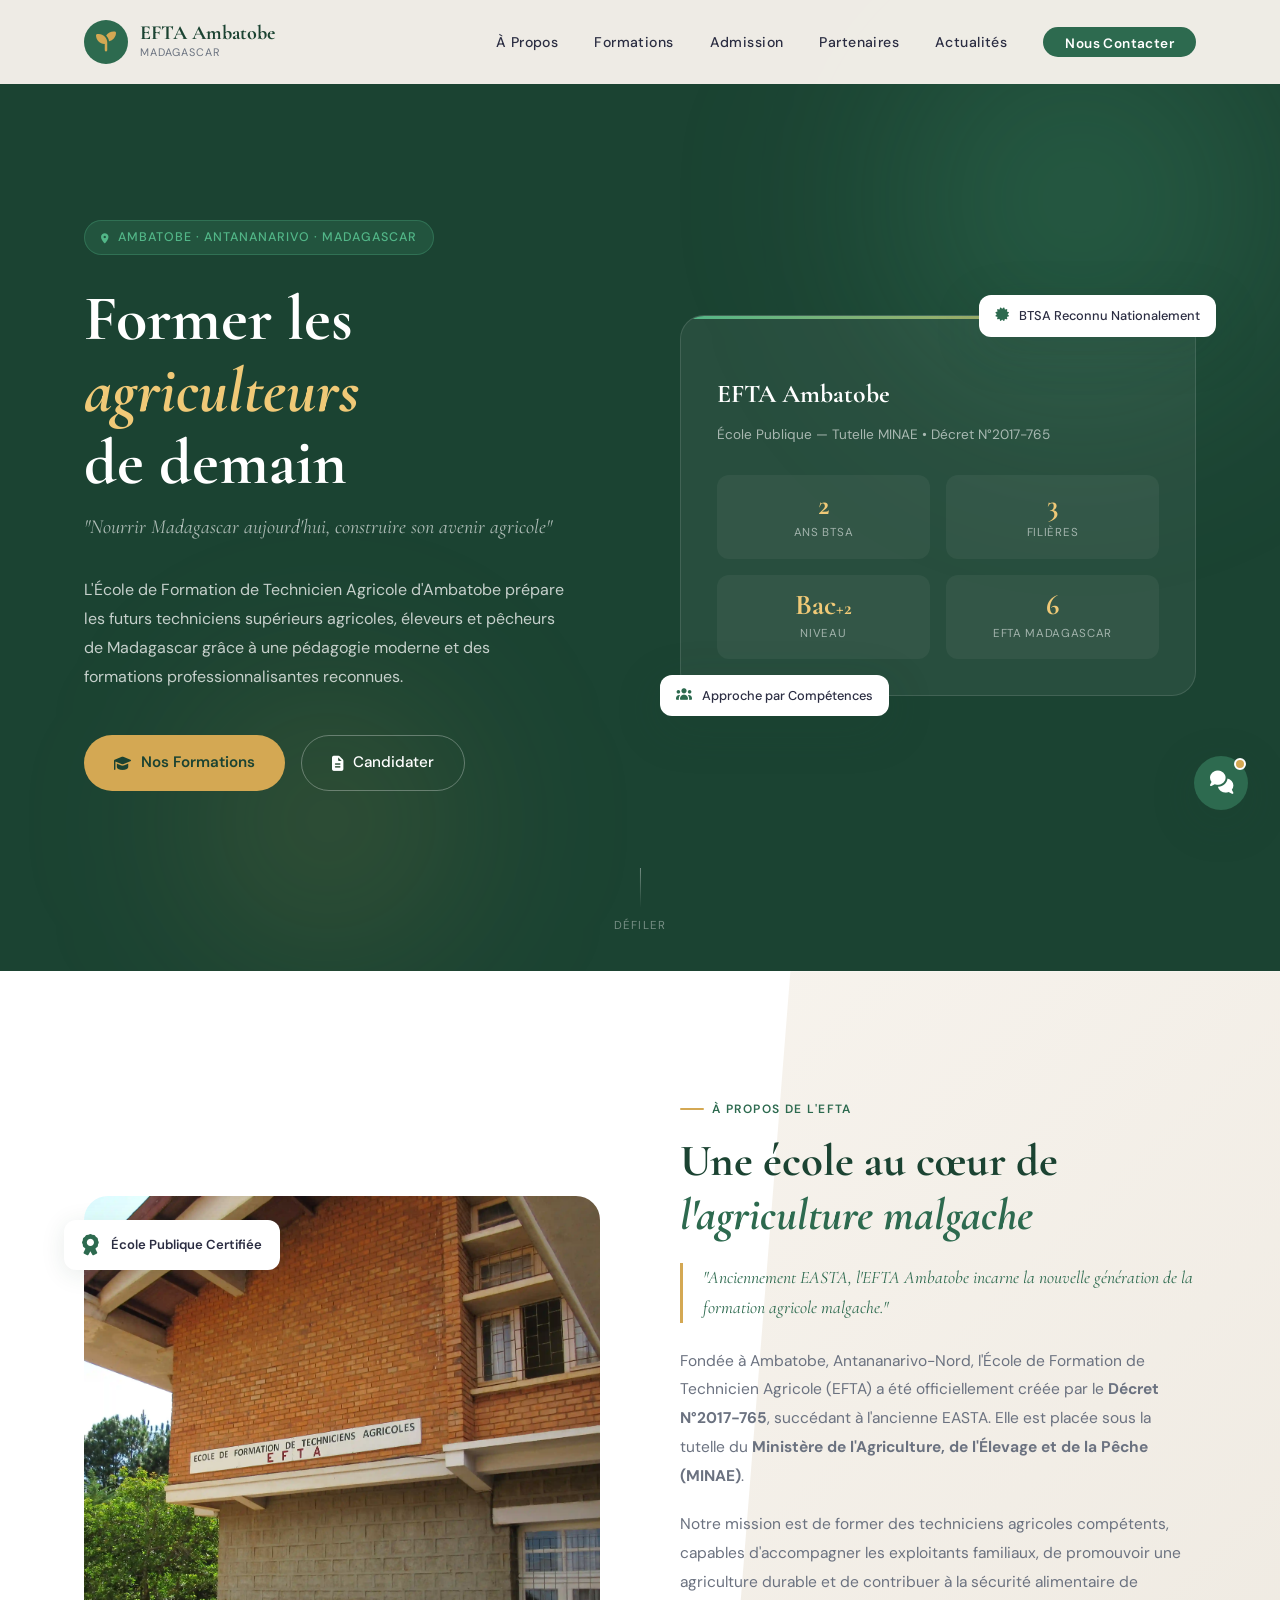
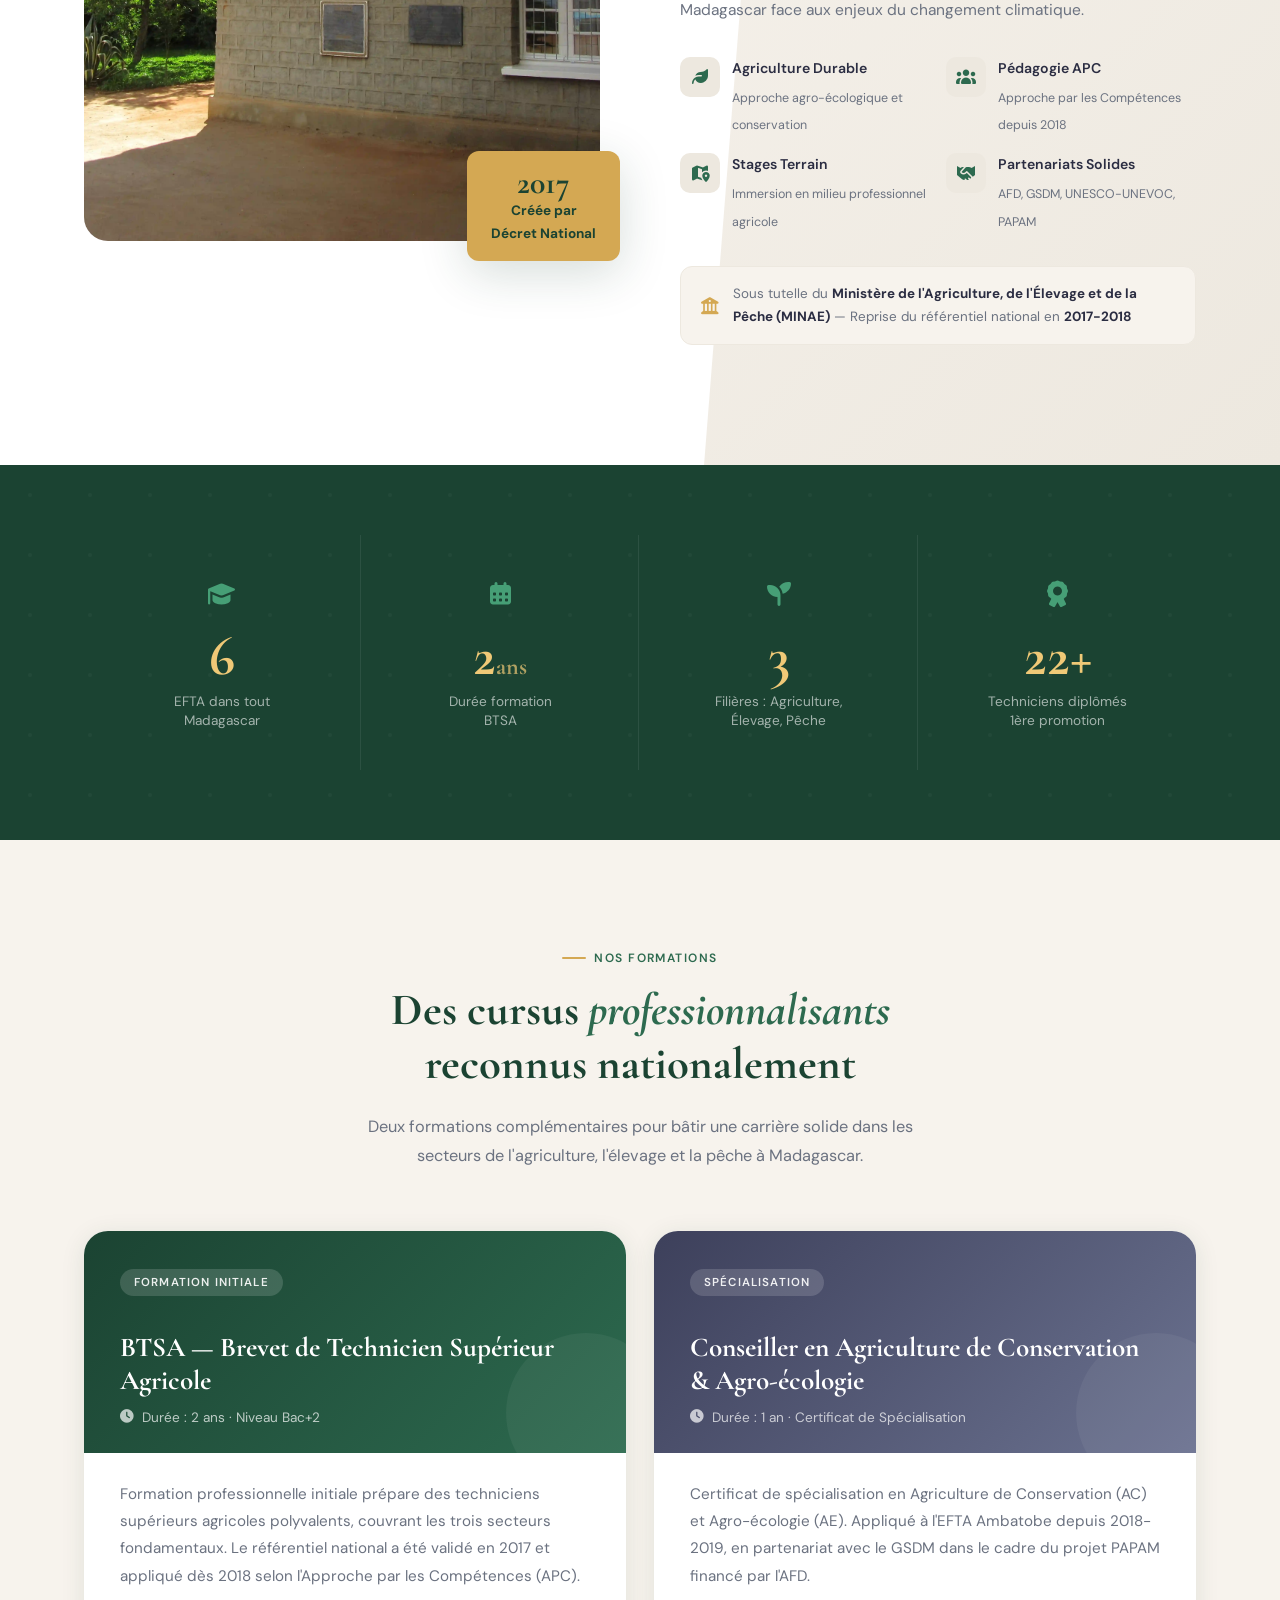
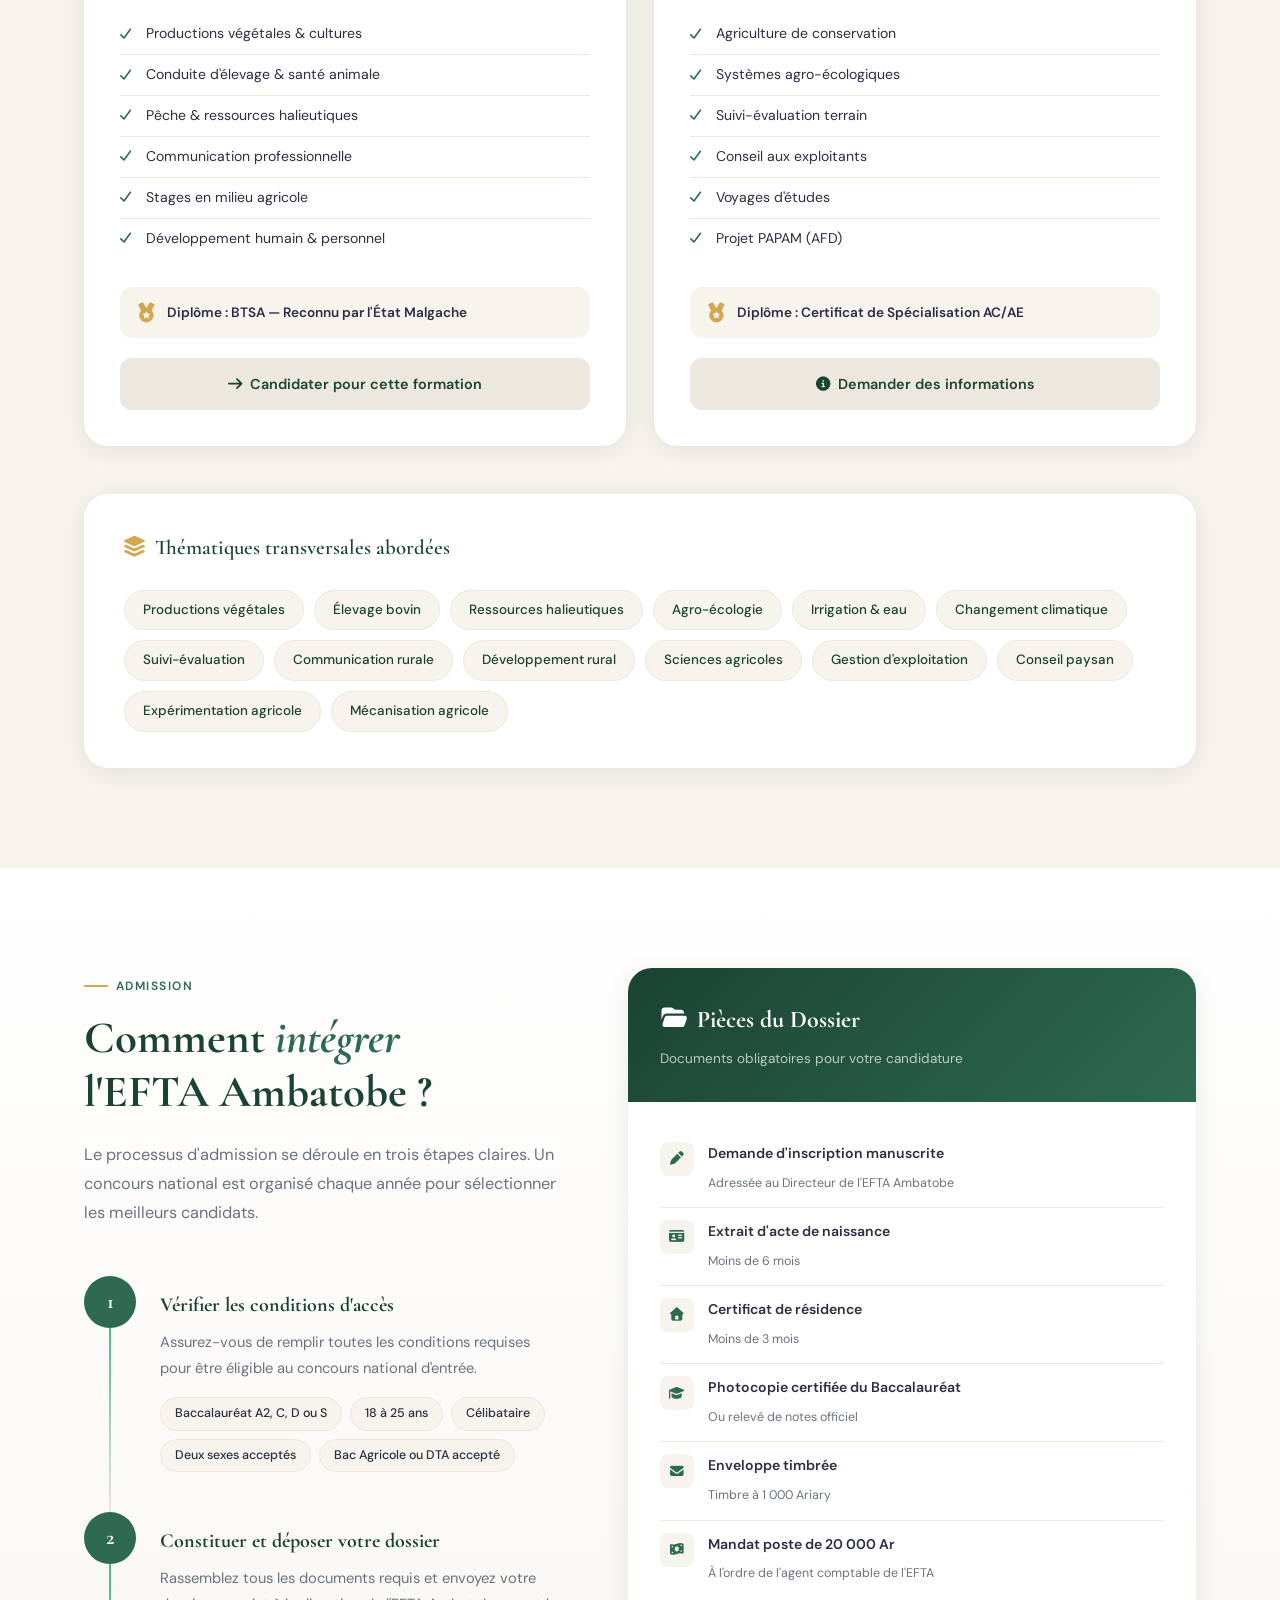
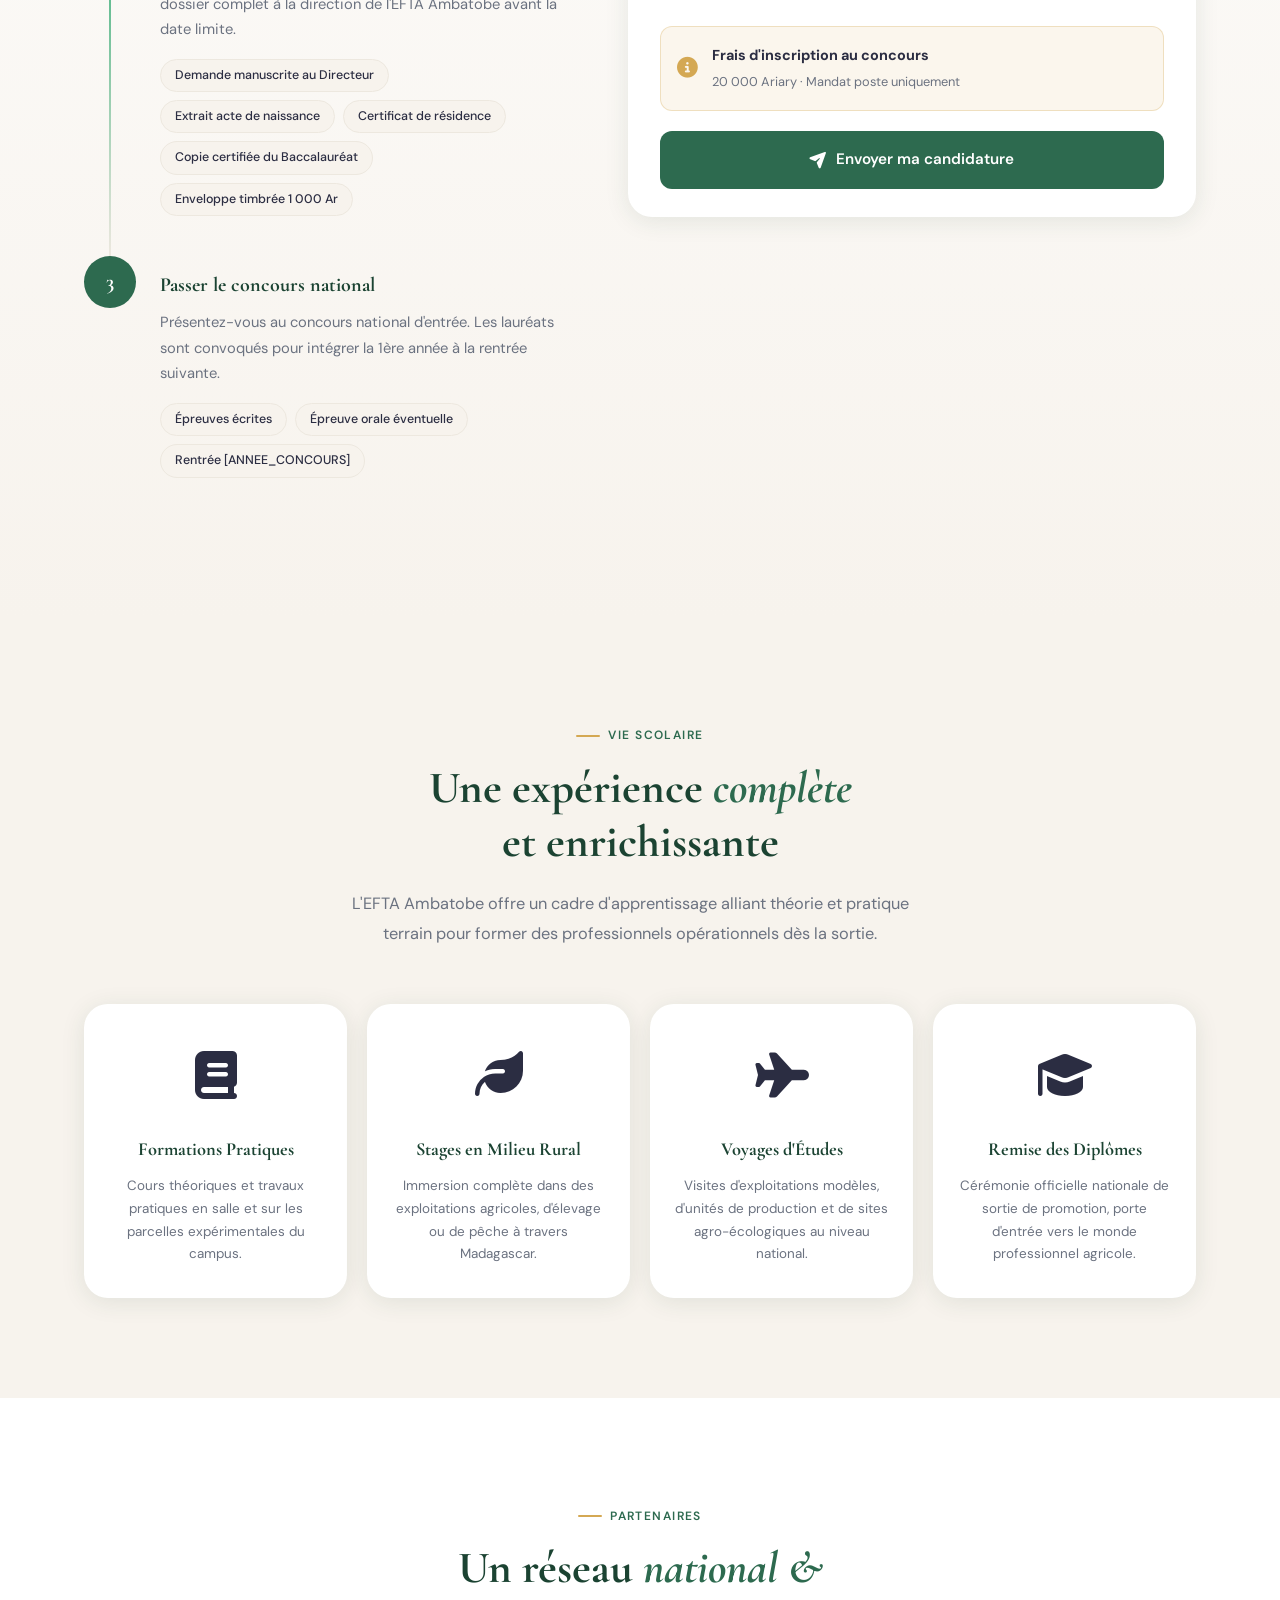
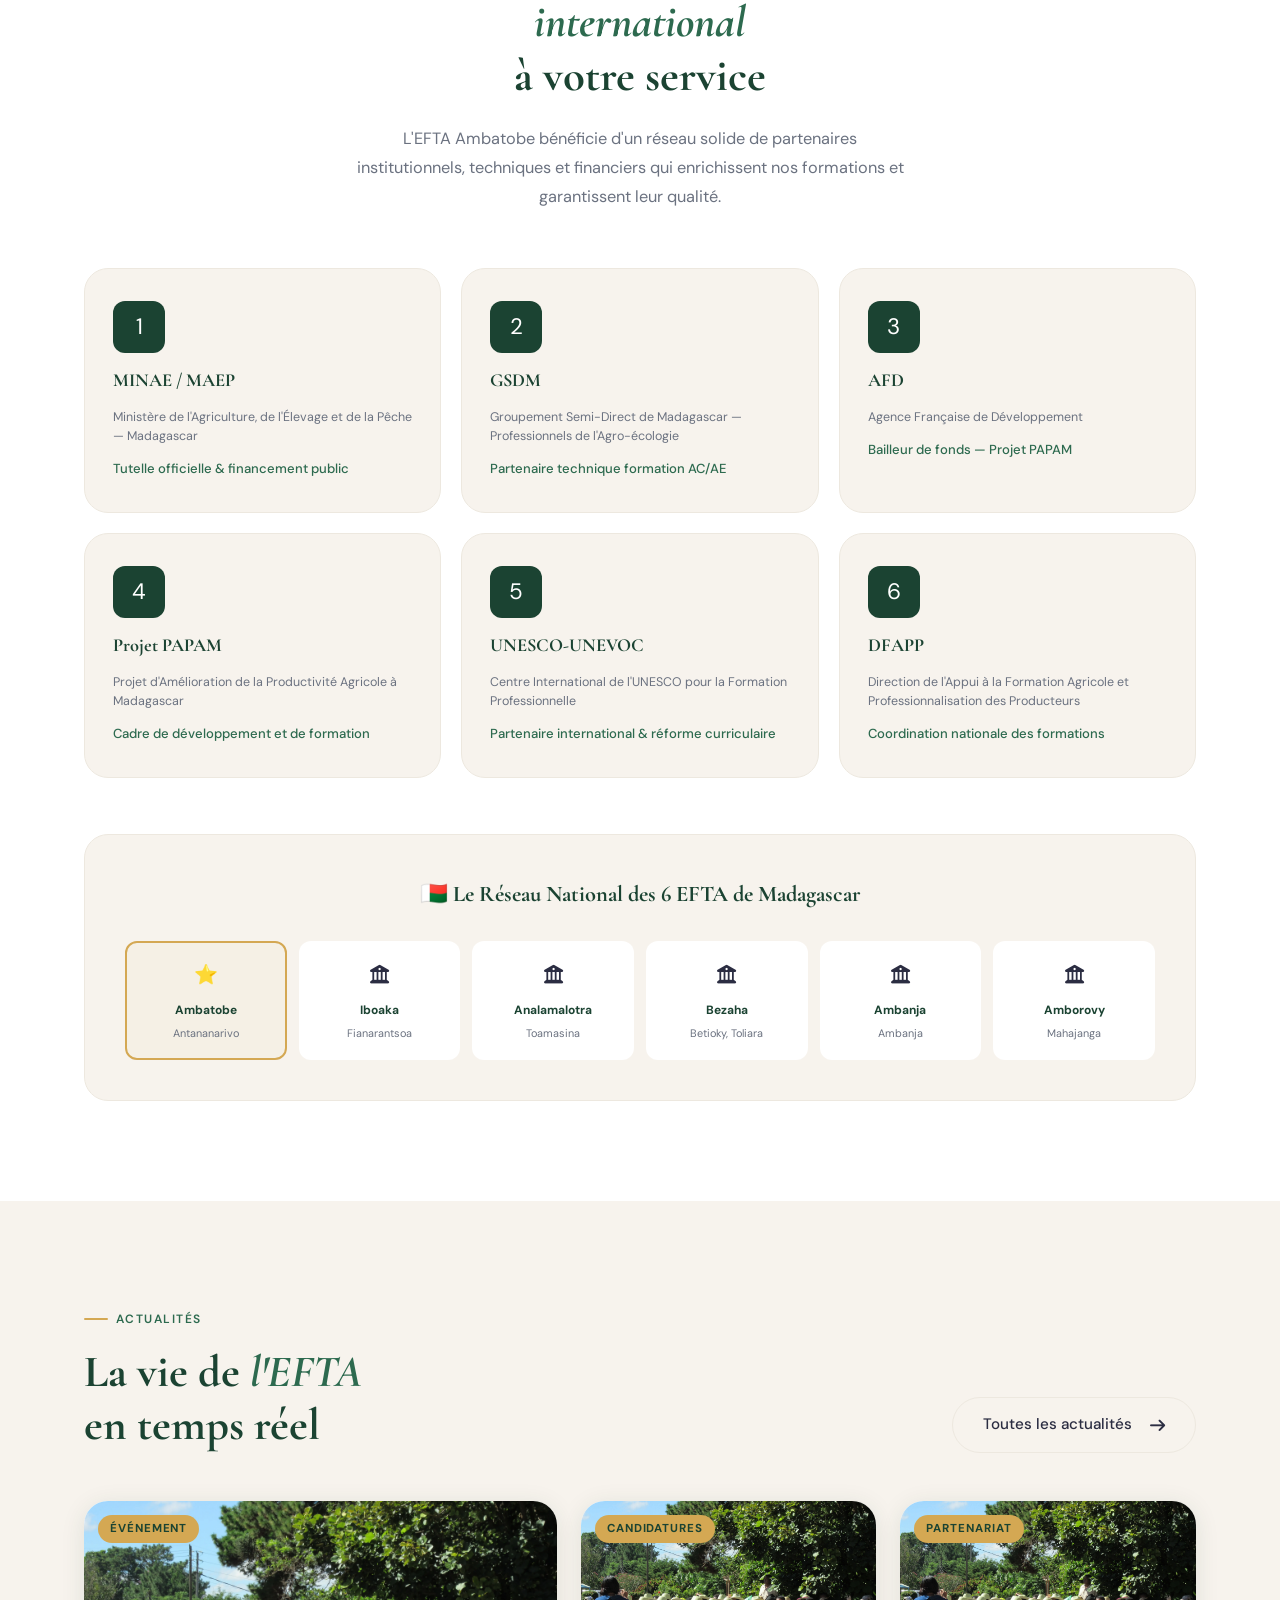
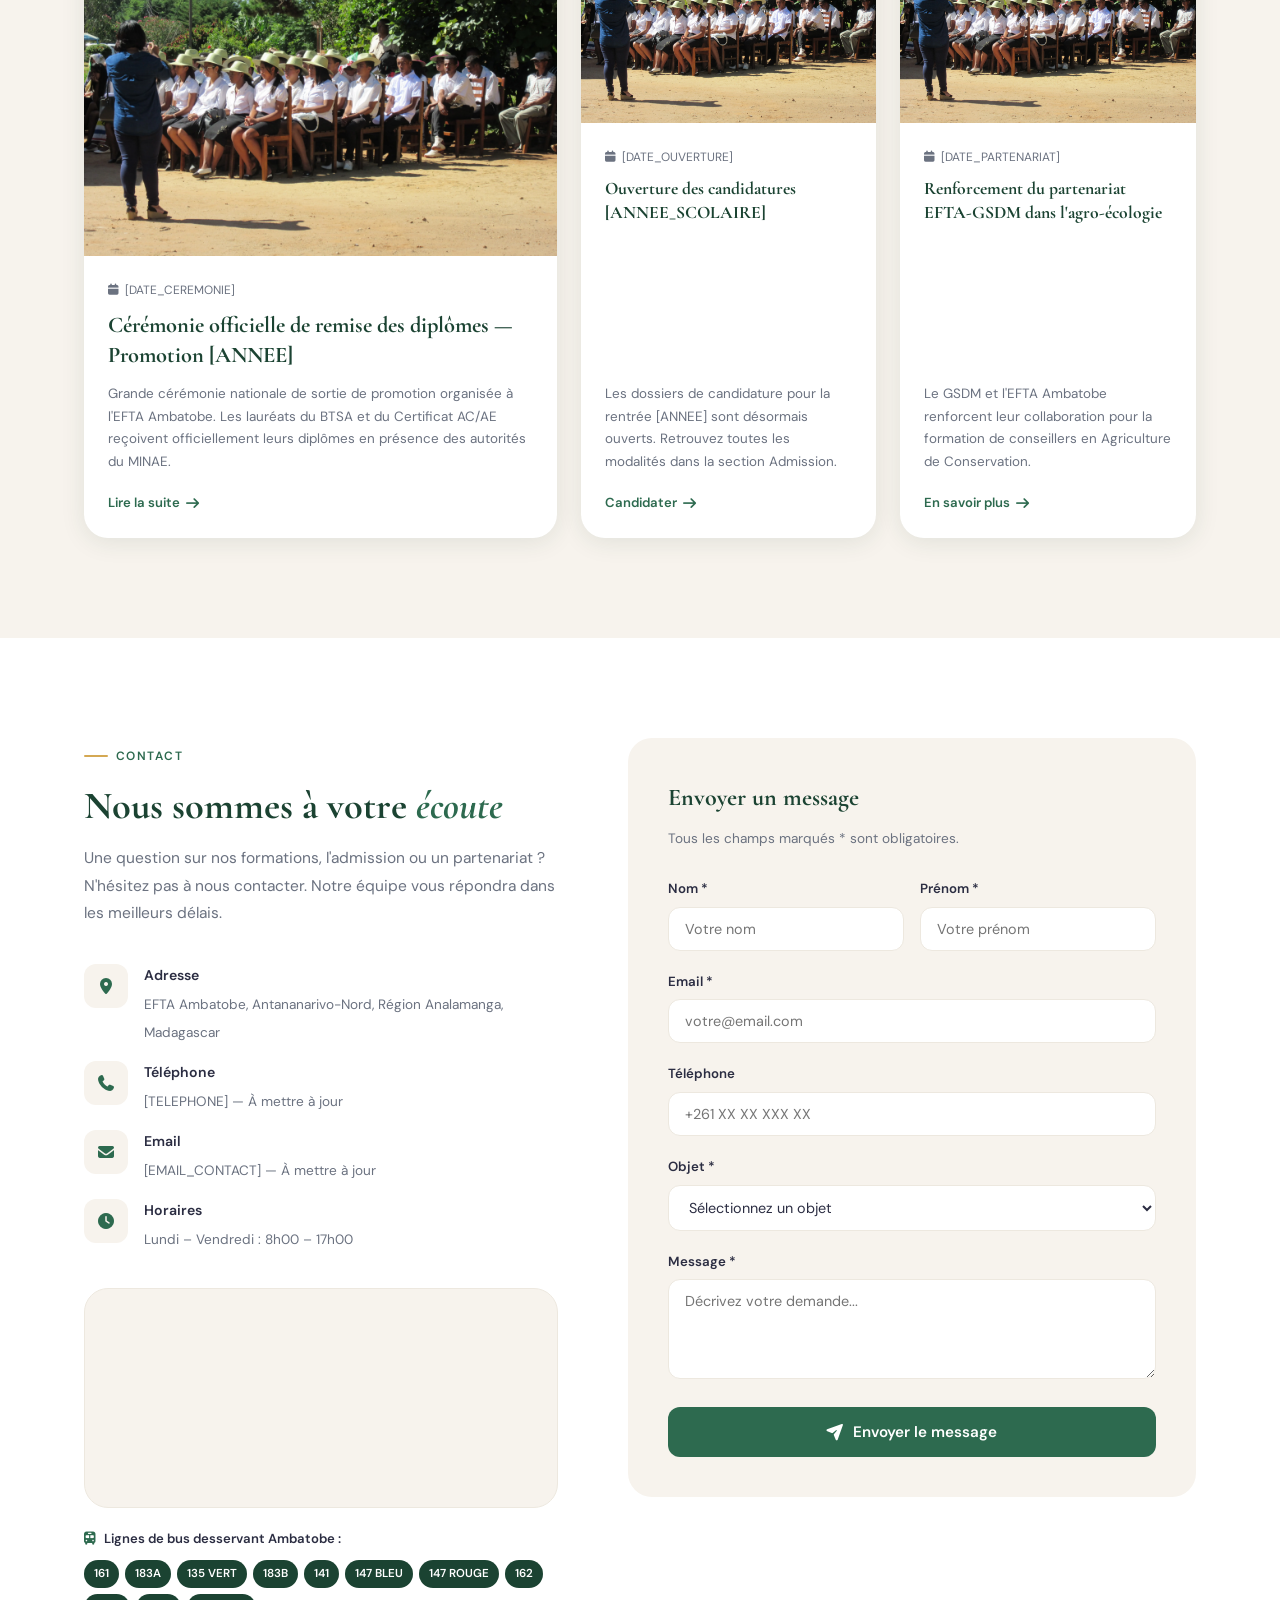
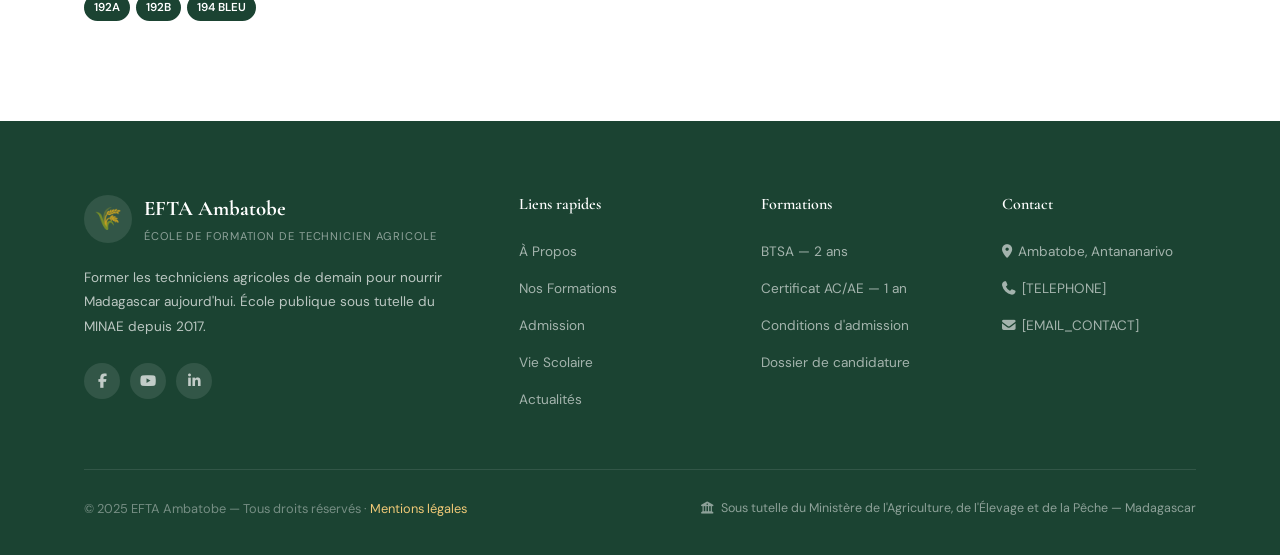
==== commit fe4c2909: "fix responsive" ====
--- a/index.html
+++ b/index.html
@@ -198,7 +198,7 @@
         <!-- Image block -->
         <div class="about-image-block reveal">
           <div class="about-img-main" aria-label="Photo du campus EFTA Ambatobe">
-            <!-- Conteneur de l'image -->
+            <!-- Image en css -->
           </div>
           <div class="about-img-tag">
             <span>2017</span>
@@ -823,7 +823,7 @@
           <div class="contact-form-wrapper">
             <h3 class="form-title">Envoyer un message</h3>
             <p class="form-sub">Tous les champs marqués * sont obligatoires.</p>
-            <form id="contactForm" action="mailto:[EMAIL_CONTACT]" method="post" enctype="text/plain" novalidate>
+            <form id="contactForm" enctype="text/plain" novalidate>
               <div class="form-row">
                 <div class="form-group">
                   <label for="nom">Nom *</label>
--- a/src/css/style.css
+++ b/src/css/style.css
@@ -32,18 +32,6 @@
     @keyframes fadeIn {
       from { opacity: 0; }
       to   { opacity: 1; }
-    }
-    @keyframes grain {
-      0%,100% { transform: translate(0,0); }
-      10%  { transform: translate(-2%, -3%); }
-      20%  { transform: translate(3%, 2%); }
-      30%  { transform: translate(-1%, 4%); }
-      40%  { transform: translate(4%, -1%); }
-      50%  { transform: translate(-3%, 3%); }
-      60%  { transform: translate(2%, -4%); }
-      70%  { transform: translate(-4%, 1%); }
-      80%  { transform: translate(1%, 3%); }
-      90%  { transform: translate(3%, -2%); }
     }
     @keyframes float {
       0%,100% { transform: translateY(0px); }
@@ -196,7 +184,7 @@
       position: fixed;
       top: 0; left: 0; right: 0; bottom: 0;
       background: var(--creme);
-      z-index: 999;
+      z-index: 1000;
       flex-direction: column;
       align-items: center;
       justify-content: center;
@@ -223,18 +211,6 @@
        HERO
     ============================= */
 
-    /* Grain texture overlay */
-    #hero::before {
-      content: '';
-      position: absolute;
-      inset: -50%;
-      width: 200%; height: 200%;
-      background-image: url("data:image/svg+xml,%3Csvg viewBox='0 0 256 256' xmlns='http://www.w3.org/2000/svg'%3E%3Cfilter id='noise'%3E%3CfeTurbulence type='fractalNoise' baseFrequency='0.9' numOctaves='4' stitchTiles='stitch'/%3E%3C/filter%3E%3Crect width='100%25' height='100%25' filter='url(%23noise)' opacity='0.04'/%3E%3C/svg%3E");
-      opacity: 0.08;
-      animation: grain 3s steps(10) infinite;
-      pointer-events: none;
-      z-index: 9999;
-    }
 
     /* Decorative blobs */
     .hero-blob {
@@ -1699,7 +1675,6 @@
       .hamburger { display: flex; }
       .hero-content { text-align: center; }
       .hero-actions { justify-content: center; }
-      .hero-badge-float { display: none; }
       .hero-stats-grid { grid-template-columns: repeat(4, 1fr); }
       .hero-stat-num { font-size: 1.3rem; }
       .stats-grid { grid-template-columns: repeat(2, 1fr); }
@@ -1715,8 +1690,10 @@
       .actu-header { flex-direction: column; align-items: flex-start; }
     }
 
-    @media (max-width: 480px) {
+    @media (max-width: 530px) {
       .container { padding: 0 16px; }
+      .badge-f1 { top: -20px; right: -5px; animation-delay: 0s; }
+      .badge-f2 { bottom: -20px; left: -10px; animation-delay: 2s; }
       .hero-stats-grid { grid-template-columns: repeat(2, 1fr); }
       .stat-num { font-size: 2.5rem; }
       .vie-grid { grid-template-columns: 1fr; }
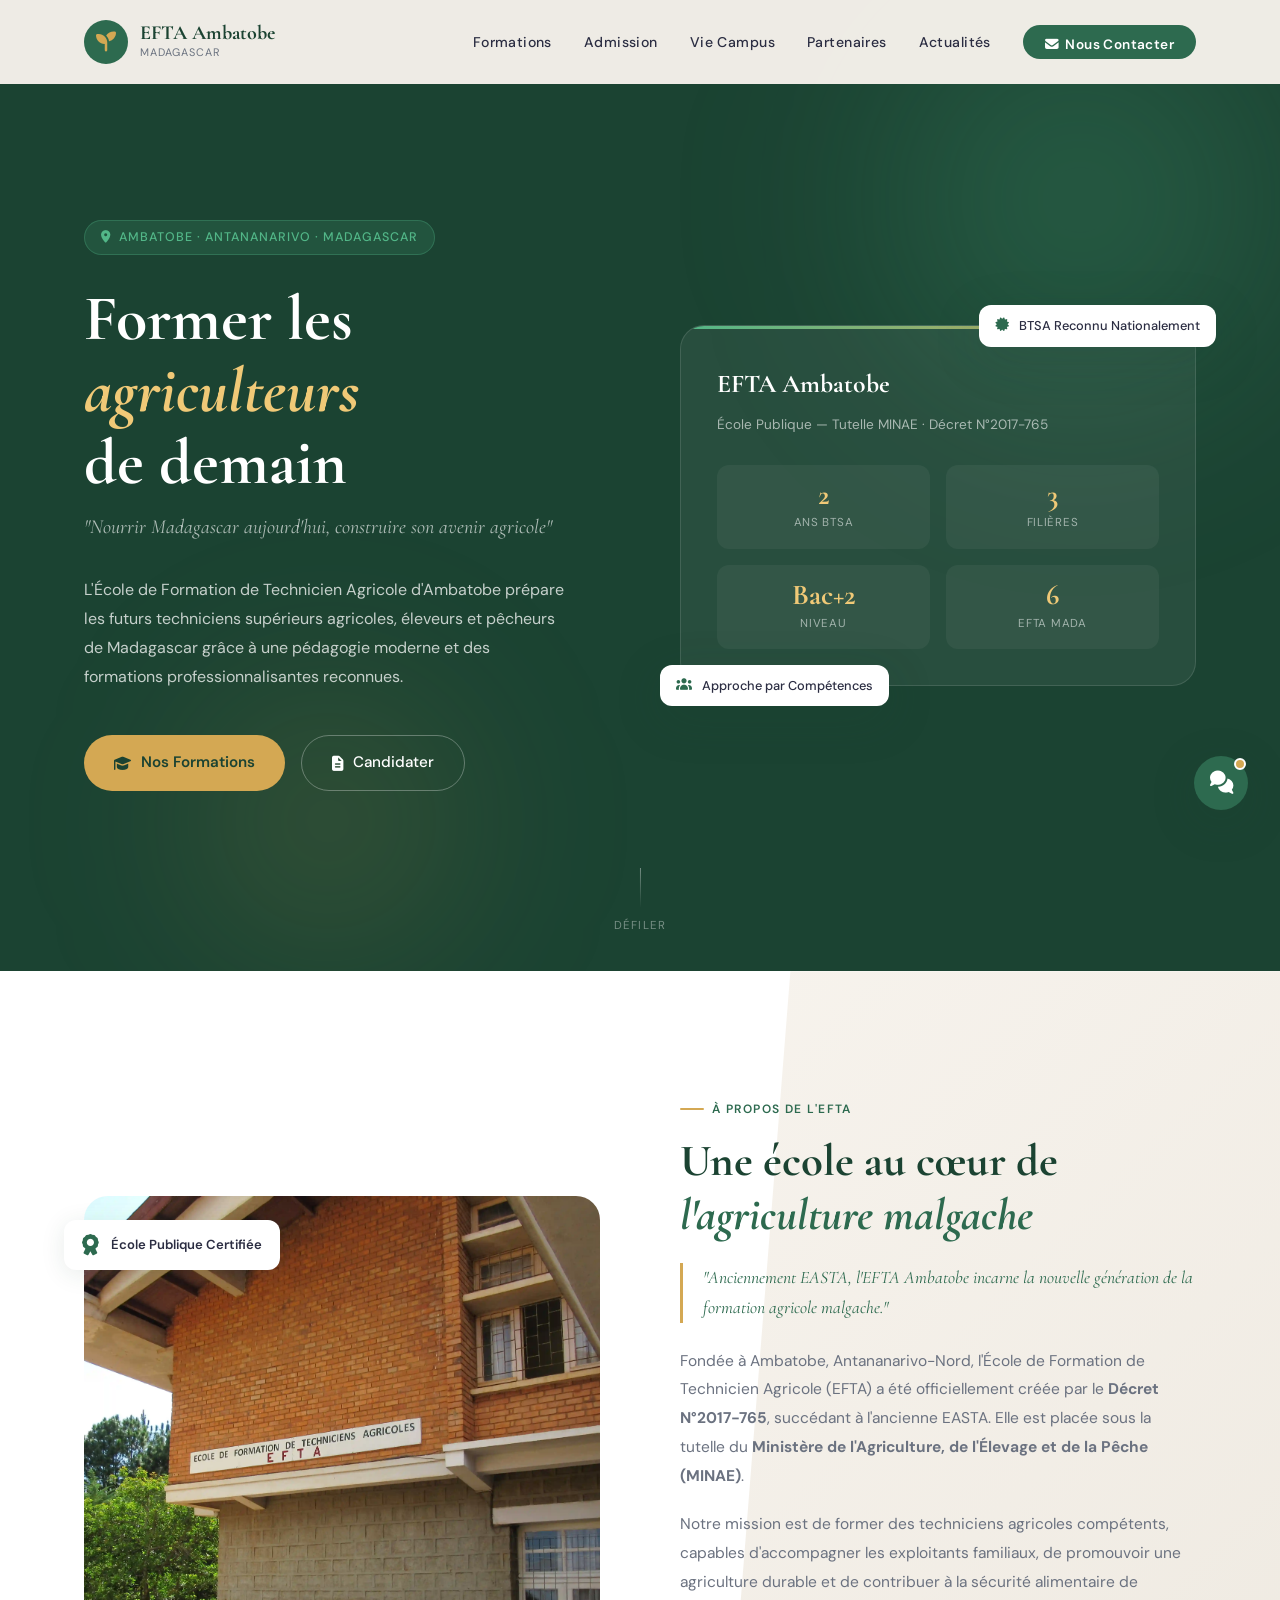
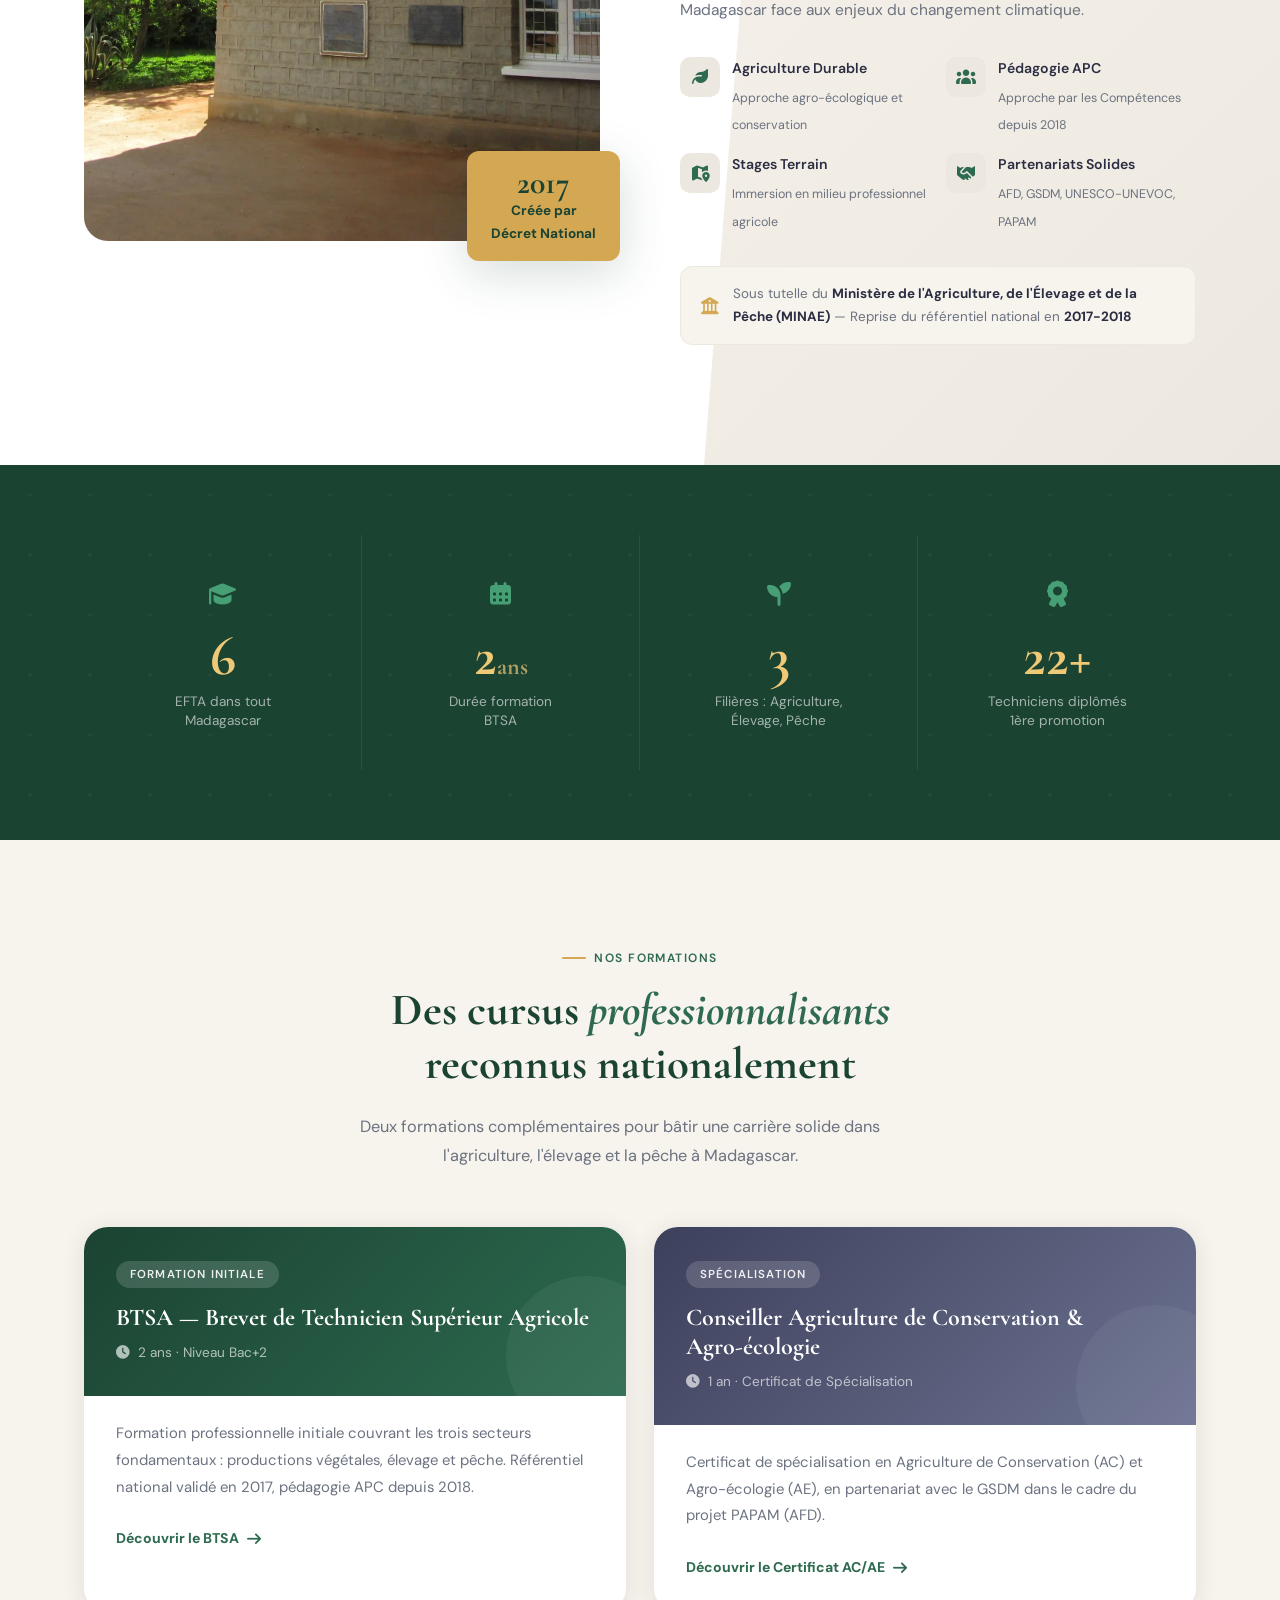
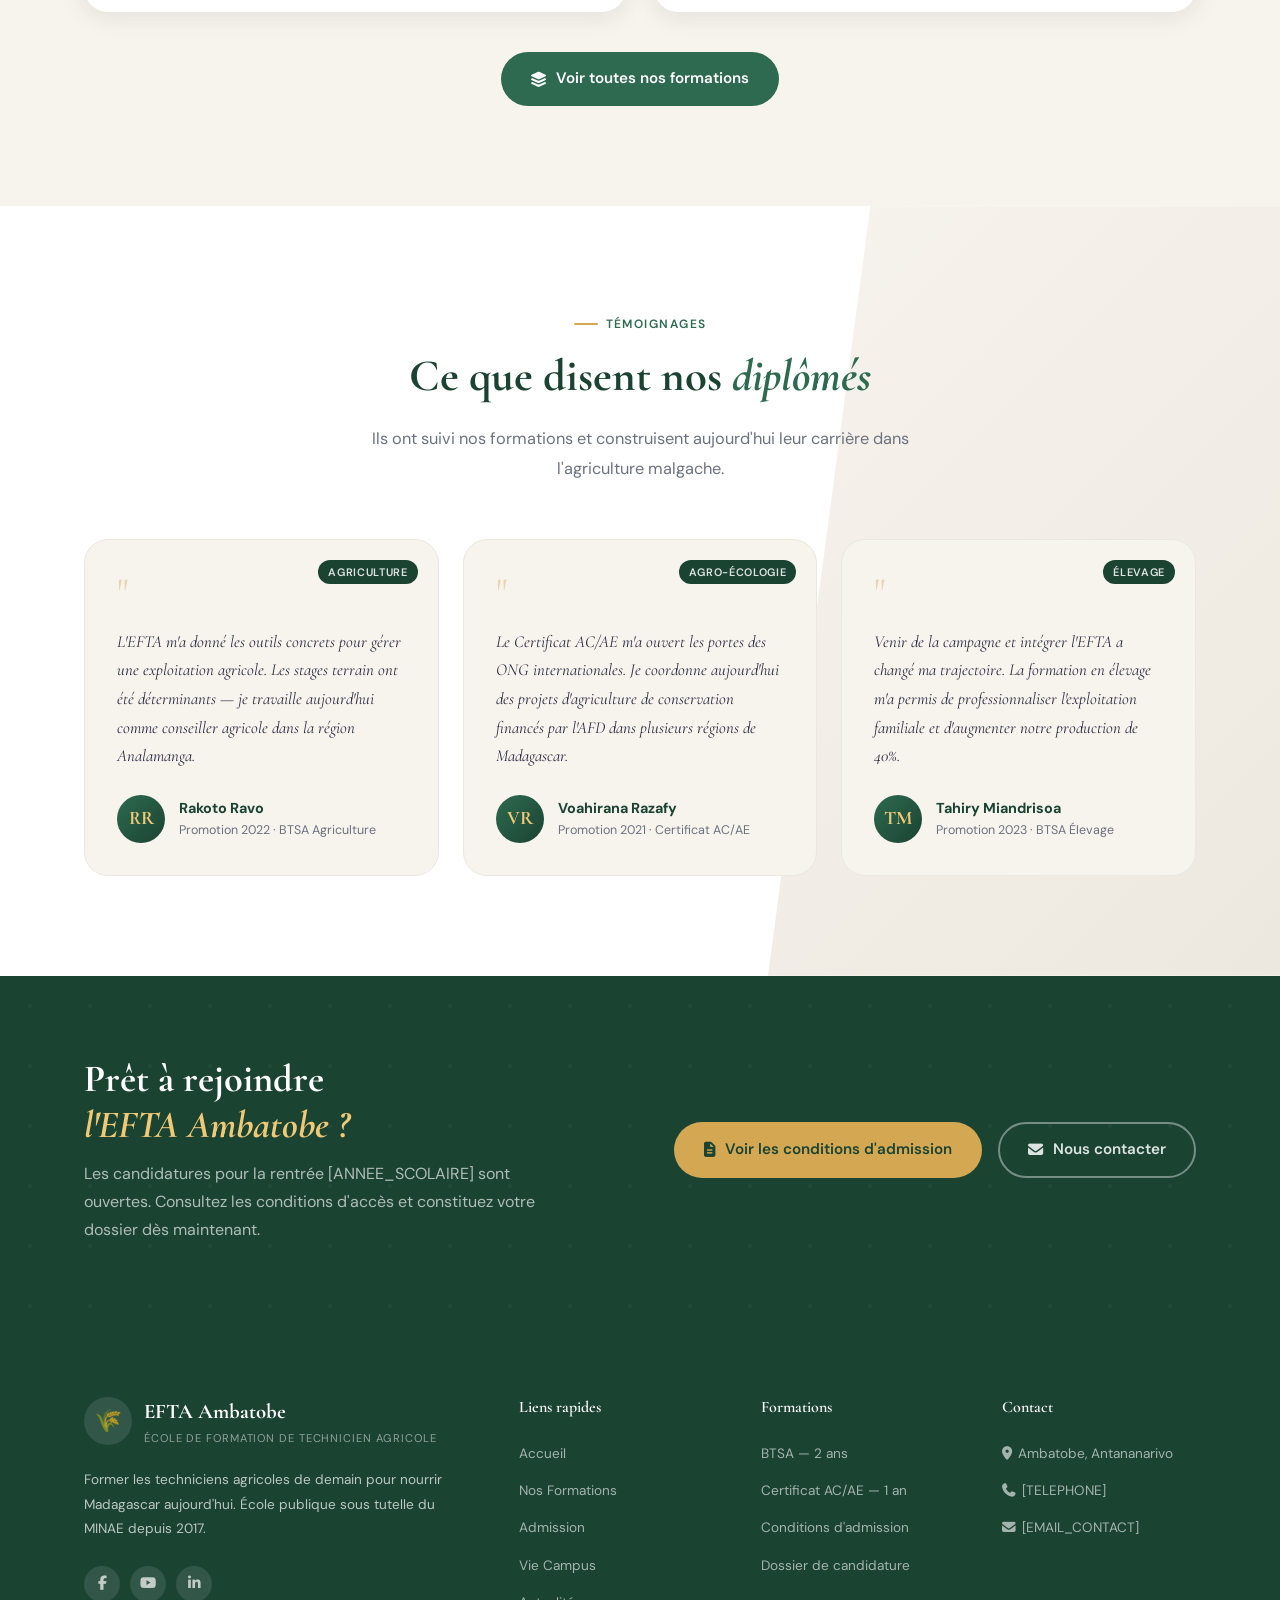
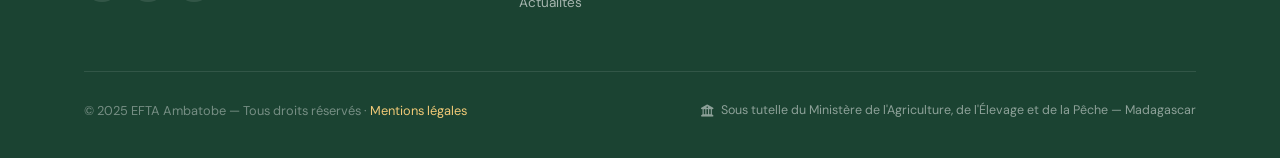
==== commit 836b9b07: "refactor code" ====
--- a/index.html
+++ b/index.html
@@ -5,7 +5,6 @@
   <meta name="viewport" content="width=device-width, initial-scale=1.0" />
   <title>EFTA Ambatobe — École de Formation de Technicien Agricole</title>
   <meta name="description" content="L'EFTA Ambatobe forme les techniciens agricoles de demain à Antananarivo, Madagascar. BTSA 2 ans, Certificat AC/AE. Candidatures ouvertes." />
-  <meta name="keywords" content="EFTA Ambatobe, agriculture Madagascar, formation agricole, BTSA, technicien agricole, Antananarivo" />
   <meta property="og:title" content="EFTA Ambatobe — École de Formation de Technicien Agricole" />
   <meta property="og:description" content="Former les agriculteurs de demain, nourrir Madagascar aujourd'hui." />
   <meta property="og:type" content="website" />
@@ -13,110 +12,24 @@
   <!-- Google Fonts -->
   <link rel="preconnect" href="https://fonts.googleapis.com" />
   <link rel="preconnect" href="https://fonts.gstatic.com" crossorigin />
-  <link rel="preload" as="style" onload="this.rel='stylesheet'" href="https://fonts.googleapis.com/css2?family=Cormorant+Garamond:ital,wght@0,400;0,600;0,700;1,400;1,600&family=DM+Sans:wght@300;400;500;600&display=swap" />
+  <link rel="preload" as="style" onload="this.rel='stylesheet'"
+    href="https://fonts.googleapis.com/css2?family=Cormorant+Garamond:ital,wght@0,400;0,600;0,700;1,400;1,600&family=DM+Sans:wght@300;400;500;600&display=swap" />
 
   <!-- CSS -->
-   <style>
-    /* =============================
-       CSS VARIABLES & RESET
-    ============================= */
-    :root {
-      --vert-profond:   #1B4332;
-      --vert-foret:     #2D6A4F;
-      --vert-clair:     #52B788;
-      --or:             #D4A853;
-      --or-clair:       #F0C977;
-      --creme:          #F7F3ED;
-      --creme-fonce:    #EDE8DF;
-      --terre:          #8B6914;
-      --anthracite:     #2B2D42;
-      --gris-moyen:     #6B7280;
-      --blanc:          #FFFFFF;
-
-      --font-titre:     'Cormorant Garamond', serif;
-      --font-corps:     'DM Sans', sans-serif;
-
-      --ombre-douce:    0 4px 24px rgba(27,67,50,0.10);
-      --ombre-forte:    0 12px 48px rgba(27,67,50,0.18);
-      --radius:         12px;
-      --radius-lg:      24px;
-      --transition:     0.35s cubic-bezier(0.4,0,0.2,1);
-    }
-    #navbar {
-      background: rgba(247,243,237,0.96);
-      position: fixed;
-      top: 0; left: 0; right: 0;
-      z-index: 1000;
-      padding: 20px 0;
-      transition: background var(--transition), padding var(--transition), box-shadow var(--transition);
-    }
-    #hero {
-      min-height: 100vh;
-      display: flex;
-      align-items: center;
-      position: relative;
-      overflow: hidden;
-      background: var(--vert-profond);
-      z-index: 1;
-    }
-   </style>
-   <link rel="preload" href="./src/css/style.css" as="style" onload="this.rel='stylesheet'">
-   <!-- Font awesome -->
-   <link rel="preload" as="style" onload="this.rel='stylesheet'" href="./src/css/all.min.css"/>
-   <link rel="stylesheet" href="./src/css/chatbot.css">
-
-  <!-- ===========================
-       JAVASCRIPT
-  =========================== -->
-  <script src="./src/js/index.js" defer></script>
-  <script src="./src/js/chatbot.js" async></script>
-
-   
+  <link rel="stylesheet" href="./src/css/all.min.css"/>
+  <link rel="stylesheet" href="./src/css/global.css"/>
+  <link rel="stylesheet" href="./src/css/home.css"/>
+  <link rel="stylesheet" href="./src/css/chatbot.css"/>
 </head>
 <body>
 
-  <!-- ===== MOBILE MENU ===== -->
-  <div class="mobile-menu" id="mobileMenu" role="dialog" aria-modal="true">
-    <button class="mobile-menu-close" id="closeMenu" aria-label="Fermer le menu"><i class="fas fa-times"></i></button>
-    <a href="#about" onclick="closeMobileMenu()">À Propos</a>
-    <a href="#formations" onclick="closeMobileMenu()">Formations</a>
-    <a href="#admission" onclick="closeMobileMenu()">Admission</a>
-    <a href="#partenaires" onclick="closeMobileMenu()">Partenaires</a>
-    <a href="#actualites" onclick="closeMobileMenu()">Actualités</a>
-    <a href="#contact" onclick="closeMobileMenu()">Contact</a>
-  </div>
-
-  <!-- ===== NAVBAR ===== -->
-  <nav id="navbar" role="navigation" aria-label="Navigation principale">
-    <div class="container">
-      <div class="nav-inner">
-        <a href="#hero" class="nav-logo" aria-label="Accueil EFTA Ambatobe">
-          <div class="nav-logo-emblem" aria-hidden="true"><i class="fas fa-seedling"></i></div>
-          <div class="nav-logo-text">
-            <span class="nav-logo-name">EFTA Ambatobe</span>
-            <span class="nav-logo-sub">Madagascar</span>
-          </div>
-        </a>
-        <ul class="nav-links" role="list">
-          <li><a href="#about">À Propos</a></li>
-          <li><a href="#formations">Formations</a></li>
-          <li><a href="#admission">Admission</a></li>
-          <li><a href="#partenaires">Partenaires</a></li>
-          <li><a href="#actualites">Actualités</a></li>
-          <li><a href="#contact" class="nav-cta">Nous Contacter</a></li>
-        </ul>
-        <button class="hamburger" id="hamburger" aria-label="Ouvrir le menu" aria-expanded="false">
-          <span></span><span></span><span></span>
-        </button>
-      </div>
-    </div>
-  </nav>
+  <!-- Navbar injectée dynamiquement -->
+  <div id="navbar-placeholder"></div>
 
   <!-- ===== HERO ===== -->
   <section id="hero" aria-label="Bannière principale">
     <div class="hero-blob hero-blob-1"></div>
     <div class="hero-blob hero-blob-2"></div>
-
     <div class="container">
       <div class="hero-content">
         <!-- Left -->
@@ -135,11 +48,11 @@
             L'École de Formation de Technicien Agricole d'Ambatobe prépare les futurs techniciens supérieurs agricoles, éleveurs et pêcheurs de Madagascar grâce à une pédagogie moderne et des formations professionnalisantes reconnues.
           </p>
           <div class="hero-actions">
-            <a href="#formations" class="btn-primary">
+            <a href="formations.html" class="btn-primary">
               <i class="fas fa-graduation-cap"></i>
               Nos Formations
             </a>
-            <a href="#admission" class="btn-secondary">
+            <a href="admission.html" class="btn-secondary">
               <i class="fas fa-file-alt"></i>
               Candidater
             </a>
@@ -150,9 +63,8 @@
         <div class="hero-visual">
           <div class="hero-card-stack">
             <div class="hero-main-card">
-              <div class="hero-card-icon"></div> <!-- icon -->
               <div class="hero-card-title">EFTA Ambatobe</div>
-              <div class="hero-card-sub">École Publique — Tutelle MINAE • Décret N°2017-765</div>
+              <div class="hero-card-sub">École Publique — Tutelle MINAE · Décret N°2017-765</div>
               <div class="hero-stats-grid">
                 <div class="hero-stat">
                   <div class="hero-stat-num">2</div>
@@ -163,12 +75,12 @@
                   <div class="hero-stat-label">Filières</div>
                 </div>
                 <div class="hero-stat">
-                  <div class="hero-stat-num">Bac<span class="hero-stat-num" style="font-size:1.2rem">+2</span></div>
+                  <div class="hero-stat-num">Bac+2</div>
                   <div class="hero-stat-label">Niveau</div>
                 </div>
                 <div class="hero-stat">
                   <div class="hero-stat-num">6</div>
-                  <div class="hero-stat-label">EFTA Madagascar</div>
+                  <div class="hero-stat-label">EFTA Mada</div>
                 </div>
               </div>
             </div>
@@ -184,7 +96,6 @@
         </div>
       </div>
     </div>
-
     <div class="scroll-indicator" aria-hidden="true">
       <div class="scroll-line"></div>
       <span>Défiler</span>
@@ -272,7 +183,7 @@
       <div class="stats-grid">
         <div class="stat-item reveal">
           <div class="stat-icon"><i class="fas fa-graduation-cap"></i></div>
-          <div class="stat-num" data-target="6">6</div>
+          <div class="stat-num">6</div>
           <div class="stat-label">EFTA dans tout<br>Madagascar</div>
         </div>
         <div class="stat-item reveal reveal-delay-1">
@@ -282,669 +193,168 @@
         </div>
         <div class="stat-item reveal reveal-delay-2">
           <div class="stat-icon"><i class="fas fa-seedling"></i></div>
-          <div class="stat-num" data-target="3">3</div>
+          <div class="stat-num">3</div>
           <div class="stat-label">Filières : Agriculture,<br>Élevage, Pêche</div>
         </div>
         <div class="stat-item reveal reveal-delay-3">
           <div class="stat-icon"><i class="fas fa-award"></i></div>
-          <div class="stat-num" data-target="22">22+</div>
+          <div class="stat-num">22+</div>
           <div class="stat-label">Techniciens diplômés<br>1ère promotion</div>
         </div>
       </div>
     </div>
   </section>
 
-  <!-- ===== FORMATIONS ===== -->
-  <section id="formations" aria-label="Nos formations">
-    <div class="container">
-      <div class="formations-header">
+  <!-- ===== APERÇU FORMATIONS ===== -->
+  <section id="formations-apercu" aria-label="Aperçu des formations">
+    <div class="container">
+      <div class="formations-apercu-header">
         <div class="section-label reveal">Nos Formations</div>
         <h2 class="section-title reveal reveal-delay-1">
           Des cursus <em>professionnalisants</em><br>reconnus nationalement
         </h2>
         <p class="section-desc reveal reveal-delay-2">
-          Deux formations complémentaires pour bâtir une carrière solide dans les secteurs de l'agriculture, l'élevage et la pêche à Madagascar.
+          Deux formations complémentaires pour bâtir une carrière solide dans l'agriculture, l'élevage et la pêche à Madagascar.
         </p>
       </div>
 
-      <div class="formations-grid">
-        <!-- Card 1: BTSA -->
-        <div class="formation-card reveal">
-          <div class="formation-card-top">
-            <div class="formation-tag">Formation Initiale</div>
-            <div class="formation-card-icon"></div> <!-- icon -->
-            <div class="formation-card-name">BTSA — Brevet de Technicien Supérieur Agricole</div>
-            <div class="formation-card-duration"><i class="fas fa-clock"></i> Durée : 2 ans · Niveau Bac+2</div>
-          </div>
-          <div class="formation-card-body">
-            <p class="formation-card-desc">
-              Formation professionnelle initiale prépare des techniciens supérieurs agricoles polyvalents, couvrant les trois secteurs fondamentaux. Le référentiel national a été validé en 2017 et appliqué dès 2018 selon l'Approche par les Compétences (APC).
+      <div class="formations-apercu-grid">
+        <!-- BTSA -->
+        <div class="formation-preview-card reveal">
+          <div class="formation-preview-top">
+            <div class="formation-preview-tag">Formation Initiale</div>
+            <div class="formation-preview-name">BTSA — Brevet de Technicien Supérieur Agricole</div>
+            <div class="formation-preview-dur"><i class="fas fa-clock"></i> 2 ans · Niveau Bac+2</div>
+          </div>
+          <div class="formation-preview-body">
+            <p class="formation-preview-desc">
+              Formation professionnelle initiale couvrant les trois secteurs fondamentaux : productions végétales, élevage et pêche. Référentiel national validé en 2017, pédagogie APC depuis 2018.
             </p>
-            <ul class="formation-modules">
-              <li><i class="fas fa-check"></i> Productions végétales & cultures</li>
-              <li><i class="fas fa-check"></i> Conduite d'élevage & santé animale</li>
-              <li><i class="fas fa-check"></i> Pêche & ressources halieutiques</li>
-              <li><i class="fas fa-check"></i> Communication professionnelle</li>
-              <li><i class="fas fa-check"></i> Stages en milieu agricole</li>
-              <li><i class="fas fa-check"></i> Développement humain & personnel</li>
-            </ul>
-            <div class="formation-diploma">
-              <i class="fas fa-medal"></i>
-              <span>Diplôme : BTSA — Reconnu par l'État Malgache</span>
-            </div>
-            <a href="#admission" class="btn-formation">
-              <i class="fas fa-arrow-right"></i>
-              Candidater pour cette formation
+            <a href="formations.html#btsa" class="formation-preview-link">
+              Découvrir le BTSA <i class="fas fa-arrow-right"></i>
             </a>
           </div>
         </div>
 
-        <!-- Card 2: AC/AE -->
-        <div class="formation-card reveal reveal-delay-2">
-          <div class="formation-card-top">
-            <div class="formation-tag">Spécialisation</div>
-            <div class="formation-card-icon"></div><!-- icon -->
-            <div class="formation-card-name">Conseiller en Agriculture de Conservation & Agro-écologie</div>
-            <div class="formation-card-duration"><i class="fas fa-clock"></i> Durée : 1 an · Certificat de Spécialisation</div>
-          </div>
-          <div class="formation-card-body">
-            <p class="formation-card-desc">
-              Certificat de spécialisation en Agriculture de Conservation (AC) et Agro-écologie (AE). Appliqué à l'EFTA Ambatobe depuis 2018-2019, en partenariat avec le GSDM dans le cadre du projet PAPAM financé par l'AFD.
+        <!-- AC/AE -->
+        <div class="formation-preview-card reveal reveal-delay-2">
+          <div class="formation-preview-top">
+            <div class="formation-preview-tag">Spécialisation</div>
+            <div class="formation-preview-name">Conseiller Agriculture de Conservation & Agro-écologie</div>
+            <div class="formation-preview-dur"><i class="fas fa-clock"></i> 1 an · Certificat de Spécialisation</div>
+          </div>
+          <div class="formation-preview-body">
+            <p class="formation-preview-desc">
+              Certificat de spécialisation en Agriculture de Conservation (AC) et Agro-écologie (AE), en partenariat avec le GSDM dans le cadre du projet PAPAM (AFD).
             </p>
-            <ul class="formation-modules">
-              <li><i class="fas fa-check"></i> Agriculture de conservation</li>
-              <li><i class="fas fa-check"></i> Systèmes agro-écologiques</li>
-              <li><i class="fas fa-check"></i> Suivi-évaluation terrain</li>
-              <li><i class="fas fa-check"></i> Conseil aux exploitants</li>
-              <li><i class="fas fa-check"></i> Voyages d'études</li>
-              <li><i class="fas fa-check"></i> Projet PAPAM (AFD)</li>
-            </ul>
-            <div class="formation-diploma">
-              <i class="fas fa-medal"></i>
-              <span>Diplôme : Certificat de Spécialisation AC/AE</span>
-            </div>
-            <a href="#contact" class="btn-formation">
-              <i class="fas fa-info-circle"></i>
-              Demander des informations
+            <a href="formations.html#acae" class="formation-preview-link">
+              Découvrir le Certificat AC/AE <i class="fas fa-arrow-right"></i>
             </a>
           </div>
         </div>
       </div>
 
-      <!-- Modules thématiques -->
-      <div class="modules-band reveal">
-        <div class="modules-band-title">
+      <div class="formations-apercu-cta reveal">
+        <a href="formations.html" class="btn-green">
           <i class="fas fa-layer-group"></i>
-          Thématiques transversales abordées
-        </div>
-        <div class="modules-tags">
-          <span class="module-tag">Productions végétales</span>
-          <span class="module-tag">Élevage bovin</span>
-          <span class="module-tag">Ressources halieutiques</span>
-          <span class="module-tag">Agro-écologie</span>
-          <span class="module-tag">Irrigation & eau</span>
-          <span class="module-tag">Changement climatique</span>
-          <span class="module-tag">Suivi-évaluation</span>
-          <span class="module-tag">Communication rurale</span>
-          <span class="module-tag">Développement rural</span>
-          <span class="module-tag">Sciences agricoles</span>
-          <span class="module-tag">Gestion d'exploitation</span>
-          <span class="module-tag">Conseil paysan</span>
-          <span class="module-tag">Expérimentation agricole</span>
-          <span class="module-tag">Mécanisation agricole</span>
-        </div>
-      </div>
-    </div>
-  </section>
-
-  <!-- ===== ADMISSION ===== -->
-  <section id="admission" aria-label="Processus d'admission">
-    <div class="container">
-      <div class="admission-grid">
-        <!-- Steps -->
-        <div>
-          <div class="section-label reveal">Admission</div>
-          <h2 class="section-title reveal reveal-delay-1">
-            Comment <em>intégrer</em><br>l'EFTA Ambatobe ?
-          </h2>
-          <p class="section-desc reveal reveal-delay-2" style="margin-bottom: 48px;">
-            Le processus d'admission se déroule en trois étapes claires. Un concours national est organisé chaque année pour sélectionner les meilleurs candidats.
-          </p>
-
-          <div class="admission-steps">
-            <!-- Étape 1 -->
-            <div class="admission-step reveal reveal-delay-1">
-              <div class="step-connector">
-                <div class="step-num">1</div>
-                <div class="step-line"></div>
-              </div>
-              <div class="step-body">
-                <h3 class="step-title">Vérifier les conditions d'accès</h3>
-                <p class="step-desc">
-                  Assurez-vous de remplir toutes les conditions requises pour être éligible au concours national d'entrée.
-                </p>
-                <div class="step-conditions">
-                  <span class="condition-pill">Baccalauréat A2, C, D ou S</span>
-                  <span class="condition-pill">18 à 25 ans</span>
-                  <span class="condition-pill">Célibataire</span>
-                  <span class="condition-pill">Deux sexes acceptés</span>
-                  <span class="condition-pill">Bac Agricole ou DTA accepté</span>
-                </div>
-              </div>
-            </div>
-
-            <!-- Étape 2 -->
-            <div class="admission-step reveal reveal-delay-2">
-              <div class="step-connector">
-                <div class="step-num">2</div>
-                <div class="step-line"></div>
-              </div>
-              <div class="step-body">
-                <h3 class="step-title">Constituer et déposer votre dossier</h3>
-                <p class="step-desc">
-                  Rassemblez tous les documents requis et envoyez votre dossier complet à la direction de l'EFTA Ambatobe avant la date limite.
-                </p>
-                <div class="step-conditions">
-                  <span class="condition-pill">Demande manuscrite au Directeur</span>
-                  <span class="condition-pill">Extrait acte de naissance</span>
-                  <span class="condition-pill">Certificat de résidence</span>
-                  <span class="condition-pill">Copie certifiée du Baccalauréat</span>
-                  <span class="condition-pill">Enveloppe timbrée 1 000 Ar</span>
-                </div>
-              </div>
-            </div>
-
-            <!-- Étape 3 -->
-            <div class="admission-step reveal reveal-delay-3">
-              <div class="step-connector">
-                <div class="step-num">3</div>
-                <div class="step-line"></div>
-              </div>
-              <div class="step-body">
-                <h3 class="step-title">Passer le concours national</h3>
-                <p class="step-desc">
-                  Présentez-vous au concours national d'entrée. Les lauréats sont convoqués pour intégrer la 1ère année à la rentrée suivante.
-                </p>
-                <div class="step-conditions">
-                  <span class="condition-pill">Épreuves écrites</span>
-                  <span class="condition-pill">Épreuve orale éventuelle</span>
-                  <span class="condition-pill">Rentrée [ANNEE_CONCOURS]</span>
-                </div>
-              </div>
-            </div>
-          </div>
-        </div>
-
-        <!-- Dossier Card -->
-        <div class="reveal reveal-delay-2">
-          <div class="dossier-card">
-            <div class="dossier-header">
-              <h3><i class="fas fa-folder-open" style="margin-right:10px;"></i>Pièces du Dossier</h3>
-              <p>Documents obligatoires pour votre candidature</p>
-            </div>
-            <div class="dossier-body">
-              <div class="dossier-item">
-                <div class="dossier-item-icon"><i class="fas fa-pen"></i></div>
-                <div class="dossier-item-text">
-                  <strong>Demande d'inscription manuscrite</strong>
-                  <span>Adressée au Directeur de l'EFTA Ambatobe</span>
-                </div>
-              </div>
-              <div class="dossier-item">
-                <div class="dossier-item-icon"><i class="fas fa-id-card"></i></div>
-                <div class="dossier-item-text">
-                  <strong>Extrait d'acte de naissance</strong>
-                  <span>Moins de 6 mois</span>
-                </div>
-              </div>
-              <div class="dossier-item">
-                <div class="dossier-item-icon"><i class="fas fa-home"></i></div>
-                <div class="dossier-item-text">
-                  <strong>Certificat de résidence</strong>
-                  <span>Moins de 3 mois</span>
-                </div>
-              </div>
-              <div class="dossier-item">
-                <div class="dossier-item-icon"><i class="fas fa-graduation-cap"></i></div>
-                <div class="dossier-item-text">
-                  <strong>Photocopie certifiée du Baccalauréat</strong>
-                  <span>Ou relevé de notes officiel</span>
-                </div>
-              </div>
-              <div class="dossier-item">
-                <div class="dossier-item-icon"><i class="fas fa-envelope"></i></div>
-                <div class="dossier-item-text">
-                  <strong>Enveloppe timbrée</strong>
-                  <span>Timbre à 1 000 Ariary</span>
-                </div>
-              </div>
-              <div class="dossier-item">
-                <div class="dossier-item-icon"><i class="fas fa-money-bill-wave"></i></div>
-                <div class="dossier-item-text">
-                  <strong>Mandat poste de 20 000 Ar</strong>
-                  <span>À l'ordre de l'agent comptable de l'EFTA</span>
-                </div>
-              </div>
-            </div>
-            <div class="dossier-footer">
-              <div class="dossier-frais">
-                <i class="fas fa-info-circle"></i>
-                <div>
-                  <strong>Frais d'inscription au concours</strong>
-                  <span>20 000 Ariary · Mandat poste uniquement</span>
-                </div>
-              </div>
-              <a href="mailto:[EMAIL_CONTACT]?subject=Candidature EFTA Ambatobe" class="btn-candidater">
-                <i class="fas fa-paper-plane"></i>
-                Envoyer ma candidature
-              </a>
-            </div>
-          </div>
-        </div>
-      </div>
-    </div>
-  </section>
-
-  <!-- ===== VIE À L'ÉCOLE ===== -->
-  <section id="vie" aria-label="Vie à l'école">
-    <div class="container">
-      <div class="vie-header">
-        <div class="section-label reveal">Vie Scolaire</div>
+          Voir toutes nos formations
+        </a>
+      </div>
+    </div>
+  </section>
+
+  <!-- ===== TÉMOIGNAGES ===== -->
+  <section id="temoignages" aria-label="Témoignages d'anciens étudiants">
+    <div class="container">
+      <div class="temoignages-header">
+        <div class="section-label reveal">Témoignages</div>
         <h2 class="section-title reveal reveal-delay-1">
-          Une expérience <em>complète</em><br>et enrichissante
+          Ce que disent nos <em>diplômés</em>
         </h2>
         <p class="section-desc reveal reveal-delay-2">
-          L'EFTA Ambatobe offre un cadre d'apprentissage alliant théorie et pratique terrain pour former des professionnels opérationnels dès la sortie.
+          Ils ont suivi nos formations et construisent aujourd'hui leur carrière dans l'agriculture malgache.
         </p>
       </div>
 
-      <div class="vie-grid">
-        <div class="vie-card reveal">
-          <span class="vie-card-emoji" aria-hidden="true"><i class="fa fa-book"></i></span>
-          <h3 class="vie-card-title">Formations Pratiques</h3>
-          <p class="vie-card-desc">
-            Cours théoriques et travaux pratiques en salle et sur les parcelles expérimentales du campus.
-          </p>
-        </div>
-        <div class="vie-card reveal reveal-delay-1">
-          <span class="vie-card-emoji" aria-hidden="true"><i class="fa fa-leaf"></i></span>
-          <h3 class="vie-card-title">Stages en Milieu Rural</h3>
-          <p class="vie-card-desc">
-            Immersion complète dans des exploitations agricoles, d'élevage ou de pêche à travers Madagascar.
-          </p>
-        </div>
-        <div class="vie-card reveal reveal-delay-2">
-          <span class="vie-card-emoji" aria-hidden="true"><i class="fa fa-plane"></i></span>
-          <h3 class="vie-card-title">Voyages d'Études</h3>
-          <p class="vie-card-desc">
-            Visites d'exploitations modèles, d'unités de production et de sites agro-écologiques au niveau national.
-          </p>
-        </div>
-        <div class="vie-card reveal reveal-delay-3">
-          <span class="vie-card-emoji" aria-hidden="true"><i class="fa fa-graduation-cap"></i></span>
-          <h3 class="vie-card-title">Remise des Diplômes</h3>
-          <p class="vie-card-desc">
-            Cérémonie officielle nationale de sortie de promotion, porte d'entrée vers le monde professionnel agricole.
-          </p>
-        </div>
-      </div>
-    </div>
-  </section>
-
-  <!-- ===== PARTENAIRES ===== -->
-  <section id="partenaires" aria-label="Nos partenaires">
-    <div class="container">
-      <div class="partenaires-header">
-        <div class="section-label reveal">Partenaires</div>
-        <h2 class="section-title reveal reveal-delay-1">
-          Un réseau <em>national & international</em><br>à votre service
-        </h2>
-        <p class="section-desc reveal reveal-delay-2">
-          L'EFTA Ambatobe bénéficie d'un réseau solide de partenaires institutionnels, techniques et financiers qui enrichissent nos formations et garantissent leur qualité.
-        </p>
-      </div>
-
-      <div class="partenaires-grid">
-        <div class="partenaire-card reveal">
-          <div class="partenaire-emblem" style="color:var(--blanc);">1</div>
-          <div class="partenaire-name">MINAE / MAEP</div>
-          <div class="partenaire-full">Ministère de l'Agriculture, de l'Élevage et de la Pêche — Madagascar</div>
-          <div class="partenaire-role">Tutelle officielle & financement public</div>
-        </div>
-        <div class="partenaire-card reveal reveal-delay-1">
-          <div class="partenaire-emblem" style="color:var(--blanc);">2</div>
-          <div class="partenaire-name">GSDM</div>
-          <div class="partenaire-full">Groupement Semi-Direct de Madagascar — Professionnels de l'Agro-écologie</div>
-          <div class="partenaire-role">Partenaire technique formation AC/AE</div>
-        </div>
-        <div class="partenaire-card reveal reveal-delay-2">
-          <div class="partenaire-emblem" style="color:var(--blanc);">3</div>
-          <div class="partenaire-name">AFD</div>
-          <div class="partenaire-full">Agence Française de Développement</div>
-          <div class="partenaire-role">Bailleur de fonds — Projet PAPAM</div>
-        </div>
-        <div class="partenaire-card reveal">
-          <div class="partenaire-emblem" style="color:var(--blanc);">4</div>
-          <div class="partenaire-name">Projet PAPAM</div>
-          <div class="partenaire-full">Projet d'Amélioration de la Productivité Agricole à Madagascar</div>
-          <div class="partenaire-role">Cadre de développement et de formation</div>
-        </div>
-        <div class="partenaire-card reveal reveal-delay-1">
-          <div class="partenaire-emblem" style="color:var(--blanc);">5</div>
-          <div class="partenaire-name">UNESCO-UNEVOC</div>
-          <div class="partenaire-full">Centre International de l'UNESCO pour la Formation Professionnelle</div>
-          <div class="partenaire-role">Partenaire international & réforme curriculaire</div>
-        </div>
-        <div class="partenaire-card reveal reveal-delay-2">
-          <div class="partenaire-emblem" style="color:var(--blanc);">6</div>
-          <div class="partenaire-name">DFAPP</div>
-          <div class="partenaire-full">Direction de l'Appui à la Formation Agricole et Professionnalisation des Producteurs</div>
-          <div class="partenaire-role">Coordination nationale des formations</div>
-        </div>
-      </div>
-
-      <!-- Réseau national -->
-      <div class="reseau-band reveal">
-        <h3 class="reseau-title">🇲🇬 Le Réseau National des 6 EFTA de Madagascar</h3>
-        <div class="reseau-grid">
-          <div class="reseau-item active">
-            <div class="reseau-item-flag">⭐</div>
-            <div class="reseau-item-name">Ambatobe</div>
-            <div class="reseau-item-loc">Antananarivo</div>
-          </div>
-          <div class="reseau-item">
-            <div class="reseau-item-flag"><i class="fa fa-university"></i></div>
-            <div class="reseau-item-name">Iboaka</div>
-            <div class="reseau-item-loc">Fianarantsoa</div>
-          </div>
-          <div class="reseau-item">
-            <div class="reseau-item-flag"><i class="fa fa-university"></i></div>
-            <div class="reseau-item-name">Analamalotra</div>
-            <div class="reseau-item-loc">Toamasina</div>
-          </div>
-          <div class="reseau-item">
-            <div class="reseau-item-flag"><i class="fa fa-university"></i></div>
-            <div class="reseau-item-name">Bezaha</div>
-            <div class="reseau-item-loc">Betioky, Toliara</div>
-          </div>
-          <div class="reseau-item">
-            <div class="reseau-item-flag"><i class="fa fa-university"></i></div>
-            <div class="reseau-item-name">Ambanja</div>
-            <div class="reseau-item-loc">Ambanja</div>
-          </div>
-          <div class="reseau-item">
-            <div class="reseau-item-flag"><i class="fa fa-university"></i></div>
-            <div class="reseau-item-name">Amborovy</div>
-            <div class="reseau-item-loc">Mahajanga</div>
-          </div>
-        </div>
-      </div>
-    </div>
-  </section>
-
-  <!-- ===== ACTUALITÉS ===== -->
-  <section id="actualites" aria-label="Actualités">
-    <div class="container">
-      <div class="actu-header">
-        <div>
-          <div class="section-label reveal">Actualités</div>
-          <h2 class="section-title reveal reveal-delay-1" style="margin-bottom:0">
-            La vie de <em>l'EFTA</em><br>en temps réel
+      <div class="temoignages-grid">
+        <div class="temoignage-card reveal">
+          <span class="temoignage-filiere">Agriculture</span>
+          <span class="temoignage-quote-icon">"</span>
+          <p class="temoignage-text">
+            L'EFTA m'a donné les outils concrets pour gérer une exploitation agricole. Les stages terrain ont été déterminants — je travaille aujourd'hui comme conseiller agricole dans la région Analamanga.
+          </p>
+          <div class="temoignage-author">
+            <div class="temoignage-avatar">RR</div>
+            <div>
+              <div class="temoignage-name">Rakoto Ravo</div>
+              <div class="temoignage-promo">Promotion 2022 · BTSA Agriculture</div>
+            </div>
+          </div>
+        </div>
+
+        <div class="temoignage-card reveal reveal-delay-1">
+          <span class="temoignage-filiere">Agro-écologie</span>
+          <span class="temoignage-quote-icon">"</span>
+          <p class="temoignage-text">
+            Le Certificat AC/AE m'a ouvert les portes des ONG internationales. Je coordonne aujourd'hui des projets d'agriculture de conservation financés par l'AFD dans plusieurs régions de Madagascar.
+          </p>
+          <div class="temoignage-author">
+            <div class="temoignage-avatar">VR</div>
+            <div>
+              <div class="temoignage-name">Voahirana Razafy</div>
+              <div class="temoignage-promo">Promotion 2021 · Certificat AC/AE</div>
+            </div>
+          </div>
+        </div>
+
+        <div class="temoignage-card reveal reveal-delay-2">
+          <span class="temoignage-filiere">Élevage</span>
+          <span class="temoignage-quote-icon">"</span>
+          <p class="temoignage-text">
+            Venir de la campagne et intégrer l'EFTA a changé ma trajectoire. La formation en élevage m'a permis de professionnaliser l'exploitation familiale et d'augmenter notre production de 40%.
+          </p>
+          <div class="temoignage-author">
+            <div class="temoignage-avatar">TM</div>
+            <div>
+              <div class="temoignage-name">Tahiry Miandrisoa</div>
+              <div class="temoignage-promo">Promotion 2023 · BTSA Élevage</div>
+            </div>
+          </div>
+        </div>
+      </div>
+    </div>
+  </section>
+
+  <!-- ===== CTA ADMISSION ===== -->
+  <section id="cta-admission" aria-label="Appel à candidature">
+    <div class="container">
+      <div class="cta-admission-inner reveal">
+        <div class="cta-admission-text">
+          <h2>
+            Prêt à rejoindre<br><em>l'EFTA Ambatobe ?</em>
           </h2>
-        </div>
-        <a href="#contact" class="btn-secondary" style="border-color:var(--creme-fonce); color:var(--anthracite); white-space:nowrap;">
-          Toutes les actualités <i class="fas fa-arrow-right" style="margin-left:8px;"></i>
-        </a>
-      </div>
-
-      <div class="actu-grid">
-        <div class="actu-card reveal">
-          <div class="actu-card-img">
-            <span class="actu-card-img-label">Événement</span>
-            <img src="../assets/pictures/actu-img1.webp" alt="actu-image" loading="lazy">
-          </div>
-          <div class="actu-card-body">
-            <p class="actu-date"><i class="fas fa-calendar"></i> [DATE_CEREMONIE]</p>
-            <h3 class="actu-title">Cérémonie officielle de remise des diplômes — Promotion [ANNEE]</h3>
-            <p class="actu-desc">
-              Grande cérémonie nationale de sortie de promotion organisée à l'EFTA Ambatobe. Les lauréats du BTSA et du Certificat AC/AE reçoivent officiellement leurs diplômes en présence des autorités du MINAE.
-            </p>
-            <a href="#" class="actu-link">Lire la suite <i class="fas fa-arrow-right"></i></a>
-          </div>
-        </div>
-        <div class="actu-card reveal reveal-delay-1">
-          <div class="actu-card-img" style="font-size:2.5rem;">
-            <span class="actu-card-img-label">Candidatures</span>
-            <img src="../assets/pictures/actu-img1.webp" alt="actu-image" loading="lazy">
-          </div>
-          <div class="actu-card-body">
-            <p class="actu-date"><i class="fas fa-calendar"></i> [DATE_OUVERTURE]</p>
-            <h3 class="actu-title">Ouverture des candidatures [ANNEE_SCOLAIRE]</h3>
-            <p class="actu-desc">Les dossiers de candidature pour la rentrée [ANNEE] sont désormais ouverts. Retrouvez toutes les modalités dans la section Admission.</p>
-            <a href="#admission" class="actu-link">Candidater <i class="fas fa-arrow-right"></i></a>
-          </div>
-        </div>
-        <div class="actu-card reveal reveal-delay-2">
-          <div class="actu-card-img" style="font-size:2.5rem;">
-            <span class="actu-card-img-label">Partenariat</span>
-            <img src="../assets/pictures/actu-img1.webp" alt="actu-image" loading="lazy">
-          </div>
-          <div class="actu-card-body">
-            <p class="actu-date"><i class="fas fa-calendar"></i> [DATE_PARTENARIAT]</p>
-            <h3 class="actu-title">Renforcement du partenariat EFTA-GSDM dans l'agro-écologie</h3>
-            <p class="actu-desc">Le GSDM et l'EFTA Ambatobe renforcent leur collaboration pour la formation de conseillers en Agriculture de Conservation.</p>
-            <a href="#partenaires" class="actu-link">En savoir plus <i class="fas fa-arrow-right"></i></a>
-          </div>
-        </div>
-      </div>
-    </div>
-  </section>
-
-  <!-- ===== CONTACT ===== -->
-  <section id="contact" aria-label="Contact">
-    <div class="container">
-      <div class="contact-grid">
-        <!-- Info -->
-        <div class="reveal">
-          <div class="section-label">Contact</div>
-          <h2 class="contact-info h2" style="font-family:var(--font-titre);font-size:clamp(1.8rem,3vw,2.4rem);font-weight:700;color:var(--vert-profond);margin-bottom:16px;line-height:1.2;">
-            Nous sommes à votre <em style="font-style:italic;color:var(--vert-foret);">écoute</em>
-          </h2>
-          <p class="contact-desc">
-            Une question sur nos formations, l'admission ou un partenariat ? N'hésitez pas à nous contacter. Notre équipe vous répondra dans les meilleurs délais.
-          </p>
-
-          <div class="contact-details">
-            <div class="contact-detail">
-              <div class="contact-detail-icon"><i class="fas fa-map-marker-alt"></i></div>
-              <div class="contact-detail-text">
-                <strong>Adresse</strong>
-                <span>EFTA Ambatobe, Antananarivo-Nord, Région Analamanga, Madagascar</span>
-              </div>
-            </div>
-            <div class="contact-detail">
-              <div class="contact-detail-icon"><i class="fas fa-phone"></i></div>
-              <div class="contact-detail-text">
-                <strong>Téléphone</strong>
-                <span>[TELEPHONE] — À mettre à jour</span>
-              </div>
-            </div>
-            <div class="contact-detail">
-              <div class="contact-detail-icon"><i class="fas fa-envelope"></i></div>
-              <div class="contact-detail-text">
-                <strong>Email</strong>
-                <span>[EMAIL_CONTACT] — À mettre à jour</span>
-              </div>
-            </div>
-            <div class="contact-detail">
-              <div class="contact-detail-icon"><i class="fas fa-clock"></i></div>
-              <div class="contact-detail-text">
-                <strong>Horaires</strong>
-                <span>Lundi – Vendredi : 8h00 – 17h00</span>
-              </div>
-            </div>
-          </div>
-
-          <!-- Carte -->
-          <div class="contact-map">
-            <iframe
-              src="https://www.google.com/maps/embed?pb=!1m18!1m12!1m3!1d3756.0!2d47.5412!3d-18.8792!2m3!1f0!2f0!3f0!3m2!1i1024!2i768!4f13.1!3m3!1m2!1s0x0%3A0x0!2zMTjCsDUyJzQ1LjEiUyA0N8KwMzInMjguMyJF!5e0!3m2!1sfr!2smg!4v1000000000000"
-              allowfullscreen=""
-              loading="lazy"
-              title="Localisation EFTA Ambatobe"
-              referrerpolicy="no-referrer-when-downgrade">
-            </iframe>
-          </div>
-
-          <!-- Lignes de bus -->
-          <div style="margin-top: 16px;">
-            <p style="font-size:0.82rem;font-weight:600;color:var(--anthracite);margin-bottom:10px;">
-              <i class="fas fa-bus" style="color:var(--vert-foret);margin-right:6px;"></i>
-              Lignes de bus desservant Ambatobe :
-            </p>
-            <div class="bus-lines">
-              <span class="bus-pill">161</span>
-              <span class="bus-pill">183A</span>
-              <span class="bus-pill">135 VERT</span>
-              <span class="bus-pill">183B</span>
-              <span class="bus-pill">141</span>
-              <span class="bus-pill">147 BLEU</span>
-              <span class="bus-pill">147 ROUGE</span>
-              <span class="bus-pill">162</span>
-              <span class="bus-pill">192A</span>
-              <span class="bus-pill">192B</span>
-              <span class="bus-pill">194 BLEU</span>
-            </div>
-          </div>
-        </div>
-
-        <!-- Formulaire -->
-        <div class="reveal reveal-delay-2">
-          <div class="contact-form-wrapper">
-            <h3 class="form-title">Envoyer un message</h3>
-            <p class="form-sub">Tous les champs marqués * sont obligatoires.</p>
-            <form id="contactForm" enctype="text/plain" novalidate>
-              <div class="form-row">
-                <div class="form-group">
-                  <label for="nom">Nom *</label>
-                  <input type="text" id="nom" name="nom" placeholder="Votre nom" required aria-required="true" />
-                </div>
-                <div class="form-group">
-                  <label for="prenom">Prénom *</label>
-                  <input type="text" id="prenom" name="prenom" placeholder="Votre prénom" required aria-required="true" />
-                </div>
-              </div>
-              <div class="form-group">
-                <label for="email">Email *</label>
-                <input type="email" id="email" name="email" placeholder="votre@email.com" required aria-required="true" />
-              </div>
-              <div class="form-group">
-                <label for="telephone">Téléphone</label>
-                <input type="tel" id="telephone" name="telephone" placeholder="+261 XX XX XXX XX" />
-              </div>
-              <div class="form-group">
-                <label for="sujet">Objet *</label>
-                <select id="sujet" name="sujet" required aria-required="true">
-                  <option value="">Sélectionnez un objet</option>
-                  <option value="admission">Informations Admission</option>
-                  <option value="formations">Renseignements sur les Formations</option>
-                  <option value="partenariat">Proposition de Partenariat</option>
-                  <option value="diplome">Validation de Diplôme</option>
-                  <option value="autre">Autre demande</option>
-                </select>
-              </div>
-              <div class="form-group">
-                <label for="message">Message *</label>
-                <textarea id="message" name="message" placeholder="Décrivez votre demande..." required aria-required="true"></textarea>
-              </div>
-              <button type="submit" class="btn-submit">
-                <i class="fas fa-paper-plane"></i>
-                Envoyer le message
-              </button>
-              <div class="form-success" id="formSuccess">
-                <i class="fas fa-check-circle" style="color:var(--vert-foret);margin-right:8px;"></i>
-                Message envoyé avec succès ! Nous vous répondrons bientôt.
-              </div>
-            </form>
-          </div>
-        </div>
-      </div>
-    </div>
-  </section>
-
-  <!-- ===== FOOTER ===== -->
-  <footer role="contentinfo">
-    <div class="container">
-      <div class="footer-grid">
-        <!-- Brand -->
-        <div class="footer-brand">
-          <div class="footer-logo">
-            <div class="footer-logo-emblem">🌾</div>
-            <div>
-              <div class="footer-logo-name">EFTA Ambatobe</div>
-              <div class="footer-logo-sub">École de Formation de Technicien Agricole</div>
-            </div>
-          </div>
-          <p class="footer-brand-desc">
-            Former les techniciens agricoles de demain pour nourrir Madagascar aujourd'hui. École publique sous tutelle du MINAE depuis 2017.
-          </p>
-          <div class="footer-social">
-            <a href="#" aria-label="Facebook EFTA"><i class="fab fa-facebook-f"></i></a>
-            <a href="#" aria-label="YouTube EFTA"><i class="fab fa-youtube"></i></a>
-            <a href="#" aria-label="LinkedIn EFTA"><i class="fab fa-linkedin-in"></i></a>
-          </div>
-        </div>
-
-        <!-- Liens rapides -->
-        <div>
-          <h4 class="footer-col-title">Liens rapides</h4>
-          <ul class="footer-links">
-            <li><a href="#about">À Propos</a></li>
-            <li><a href="#formations">Nos Formations</a></li>
-            <li><a href="#admission">Admission</a></li>
-            <li><a href="#vie">Vie Scolaire</a></li>
-            <li><a href="#actualites">Actualités</a></li>
-          </ul>
-        </div>
-
-        <!-- Formations -->
-        <div>
-          <h4 class="footer-col-title">Formations</h4>
-          <ul class="footer-links">
-            <li><a href="#formations">BTSA — 2 ans</a></li>
-            <li><a href="#formations">Certificat AC/AE — 1 an</a></li>
-            <li><a href="#admission">Conditions d'admission</a></li>
-            <li><a href="#admission">Dossier de candidature</a></li>
-          </ul>
-        </div>
-
-        <!-- Contact -->
-        <div>
-          <h4 class="footer-col-title">Contact</h4>
-          <ul class="footer-links">
-            <li><a href="#contact"><i class="fas fa-map-marker-alt" style="margin-right:6px;"></i>Ambatobe, Antananarivo</a></li>
-            <li><a href="tel:[TELEPHONE]"><i class="fas fa-phone" style="margin-right:6px;"></i>[TELEPHONE]</a></li>
-            <li><a href="mailto:[EMAIL_CONTACT]"><i class="fas fa-envelope" style="margin-right:6px;"></i>[EMAIL_CONTACT]</a></li>
-          </ul>
-        </div>
-      </div>
-
-      <div class="footer-bottom">
-        <p>© 2025 EFTA Ambatobe — Tous droits réservés · <a href="#">Mentions légales</a></p>
-        <div class="footer-maep">
-          <i class="fas fa-university"></i>
-          Sous tutelle du Ministère de l'Agriculture, de l'Élevage et de la Pêche — Madagascar
-        </div>
-      </div>
-    </div>
-  </footer>
-
-  <!-- Back to top -->
-  <button id="backToTop" aria-label="Retour en haut de page">
-    <i class="fas fa-chevron-up"></i>
-  </button>
-
-  <!-- ===== CHATBOT ===== -->
+          <p>
+            Les candidatures pour la rentrée [ANNEE_SCOLAIRE] sont ouvertes. Consultez les conditions d'accès et constituez votre dossier dès maintenant.
+          </p>
+        </div>
+        <div class="cta-admission-actions">
+          <a href="admission.html" class="btn-primary">
+            <i class="fas fa-file-alt"></i>
+            Voir les conditions d'admission
+          </a>
+          <a href="contact.html" class="btn-outline" style="border-color:rgba(255,255,255,0.4);color:rgba(255,255,255,0.85);">
+            <i class="fas fa-envelope"></i>
+            Nous contacter
+          </a>
+        </div>
+      </div>
+    </div>
+  </section>
+
+  <!-- Footer injecté dynamiquement -->
+  <div id="footer-placeholder"></div>
+
+  <!-- Chatbot -->
   <div id="chatbot-widget" aria-label="Assistant virtuel EFTA">
     <div id="chatbot-panel" role="dialog" aria-modal="true" aria-label="Chat avec l'assistant EFTA">
       <div class="chatbot-header">
@@ -980,34 +390,7 @@
     </button>
   </div>
 
-
-  <!--
-  ╔══════════════════════════════════════════════════════╗
-  ║       TODO : PERSONNALISER AVANT MISE EN LIGNE       ║
-  ╠══════════════════════════════════════════════════════╣
-  ║                                                      ║
-  ║  [EMAIL_CONTACT]     → Email officiel de l'EFTA      ║
-  ║  [TELEPHONE]         → Numéro de téléphone           ║
-  ║  [ANNEE_CONCOURS]    → Année du prochain concours    ║
-  ║  [ANNEE_SCOLAIRE]    → Ex: 2025-2026                 ║
-  ║  [DATE_CEREMONIE]    → Date de la cérémonie diplômes ║
-  ║  [DATE_OUVERTURE]    → Date ouverture candidatures   ║
-  ║  [DATE_PARTENARIAT]  → Date de l'actualité GSDM      ║
-  ║  [ANNEE]             → Année de promotion            ║
-  ║                                                      ║
-  ║  IMAGES À REMPLACER :                                ║
-  ║  → Hero : grande photo du campus ou d'étudiants      ║
-  ║  → About : photo du campus ou du directeur           ║
-  ║  → Actualités : photos des événements                ║
-  ║                                                      ║
-  ║  GOOGLE MAPS :                                       ║
-  ║  → Remplacer l'iframe src par le lien embed exact    ║
-  ║    de l'emplacement GPS de l'EFTA Ambatobe           ║
-  ║                                                      ║
-  ║  RÉSEAUX SOCIAUX :                                   ║
-  ║  → Mettre à jour les liens Facebook/YouTube/LinkedIn ║
-  ╚══════════════════════════════════════════════════════╝
-  -->
-
+  <script src="./src/js/main.js" defer></script>
+  <script src="./src/js/chatbot.js" async></script>
 </body>
 </html>
--- a/src/css/global.css
+++ b/src/css/global.css
@@ -0,0 +1,575 @@
+/* =============================
+   CSS VARIABLES & RESET
+============================= */
+:root {
+  --vert-profond:   #1B4332;
+  --vert-foret:     #2D6A4F;
+  --vert-clair:     #52B788;
+  --or:             #D4A853;
+  --or-clair:       #F0C977;
+  --creme:          #F7F3ED;
+  --creme-fonce:    #EDE8DF;
+  --terre:          #8B6914;
+  --anthracite:     #2B2D42;
+  --gris-moyen:     #6B7280;
+  --blanc:          #FFFFFF;
+
+  --font-titre:     'Cormorant Garamond', serif;
+  --font-corps:     'DM Sans', sans-serif;
+
+  --ombre-douce:    0 4px 24px rgba(27,67,50,0.10);
+  --ombre-forte:    0 12px 48px rgba(27,67,50,0.18);
+  --radius:         12px;
+  --radius-lg:      24px;
+  --transition:     0.35s cubic-bezier(0.4,0,0.2,1);
+}
+
+*, *::before, *::after { box-sizing: border-box; margin: 0; padding: 0; }
+
+html {
+  scroll-behavior: smooth;
+  font-size: 16px;
+}
+
+body {
+  font-family: var(--font-corps);
+  background: var(--creme);
+  color: var(--anthracite);
+  line-height: 1.7;
+  overflow-x: hidden;
+}
+
+img { max-width: 100%; height: auto; display: block; }
+a { text-decoration: none; color: inherit; }
+
+.container {
+  max-width: 1160px;
+  margin: 0 auto;
+  padding: 0 24px;
+}
+
+/* =============================
+   ANIMATIONS
+============================= */
+@keyframes fadeUp {
+  from { opacity: 0; transform: translateY(40px); }
+  to   { opacity: 1; transform: translateY(0); }
+}
+@keyframes fadeIn {
+  from { opacity: 0; }
+  to   { opacity: 1; }
+}
+@keyframes float {
+  0%,100% { transform: translateY(0px); }
+  50%     { transform: translateY(-12px); }
+}
+@keyframes shimmer {
+  0%   { background-position: -200% center; }
+  100% { background-position: 200% center; }
+}
+
+.reveal {
+  opacity: 0;
+  transform: translateY(36px);
+  transition: opacity 0.7s ease, transform 0.7s ease;
+}
+.reveal.visible {
+  opacity: 1;
+  transform: translateY(0);
+}
+.reveal-delay-1 { transition-delay: 0.1s; }
+.reveal-delay-2 { transition-delay: 0.2s; }
+.reveal-delay-3 { transition-delay: 0.3s; }
+.reveal-delay-4 { transition-delay: 0.4s; }
+
+/* =============================
+   NAVBAR
+============================= */
+#navbar {
+  background: rgba(247,243,237,0.96);
+  position: fixed;
+  top: 0; left: 0; right: 0;
+  z-index: 1000;
+  padding: 20px 0;
+  transition: background var(--transition), padding var(--transition), box-shadow var(--transition);
+}
+#navbar.scrolled {
+  backdrop-filter: blur(12px);
+  padding: 12px 0;
+  box-shadow: 0 2px 20px rgba(27,67,50,0.10);
+}
+.nav-inner {
+  display: flex;
+  align-items: center;
+  justify-content: space-between;
+}
+.nav-logo {
+  display: flex;
+  align-items: center;
+  gap: 12px;
+}
+.nav-logo-emblem {
+  width: 44px;
+  height: 44px;
+  background: var(--vert-foret);
+  border-radius: 50%;
+  display: flex;
+  align-items: center;
+  justify-content: center;
+  color: var(--or);
+  font-size: 20px;
+  flex-shrink: 0;
+  transition: transform var(--transition);
+}
+.nav-logo:hover .nav-logo-emblem { transform: rotate(15deg); }
+.nav-logo-text { display: flex; flex-direction: column; }
+.nav-logo-name {
+  font-family: var(--font-titre);
+  font-size: 1.25rem;
+  font-weight: 700;
+  color: var(--vert-profond);
+  line-height: 1;
+}
+.nav-logo-sub {
+  font-size: 0.68rem;
+  color: var(--gris-moyen);
+  letter-spacing: 0.08em;
+  text-transform: uppercase;
+}
+.nav-links {
+  display: flex;
+  align-items: center;
+  gap: 32px;
+  list-style: none;
+}
+.nav-links a {
+  font-size: 0.88rem;
+  font-weight: 500;
+  color: var(--anthracite);
+  letter-spacing: 0.03em;
+  position: relative;
+  padding-bottom: 2px;
+}
+.nav-links a::after {
+  content: '';
+  position: absolute;
+  bottom: -2px; left: 0;
+  width: 0; height: 2px;
+  background: var(--or);
+  transition: width var(--transition);
+  border-radius: 2px;
+}
+.nav-links a:hover::after,
+.nav-links a.active::after { width: 100%; }
+.nav-links a.active { font-weight: 700; }
+.nav-cta {
+  background: var(--vert-foret);
+  color: var(--blanc) !important;
+  padding: 8px 22px;
+  border-radius: 50px;
+  font-weight: 600 !important;
+  font-size: 0.85rem !important;
+  transition: background var(--transition), transform var(--transition), box-shadow var(--transition);
+  display: flex;
+  align-items: center;
+  gap: 6px;
+}
+.nav-cta::after { display: none !important; }
+.nav-cta:hover {
+  background: var(--vert-profond);
+  transform: translateY(-2px);
+  box-shadow: 0 6px 20px rgba(45,106,79,0.35);
+}
+.hamburger {
+  display: none;
+  flex-direction: column;
+  gap: 5px;
+  cursor: pointer;
+  padding: 4px;
+  background: none;
+  border: none;
+}
+.hamburger span {
+  width: 26px;
+  height: 2px;
+  background: var(--anthracite);
+  border-radius: 2px;
+  transition: var(--transition);
+}
+.hamburger.open span:nth-child(1) { transform: rotate(45deg) translate(5px, 5px); }
+.hamburger.open span:nth-child(2) { opacity: 0; }
+.hamburger.open span:nth-child(3) { transform: rotate(-45deg) translate(5px, -5px); }
+
+/* Mobile menu */
+.mobile-menu {
+  display: none;
+  position: fixed;
+  top: 0; left: 0; right: 0; bottom: 0;
+  background: var(--creme);
+  z-index: 1001;
+  flex-direction: column;
+  align-items: center;
+  justify-content: center;
+  gap: 32px;
+}
+.mobile-menu.open { display: flex; }
+.mobile-menu a {
+  font-family: var(--font-titre);
+  font-size: 2rem;
+  font-weight: 600;
+  color: var(--vert-profond);
+  transition: color var(--transition);
+}
+.mobile-menu a:hover { color: var(--or); }
+.mobile-menu-close {
+  position: absolute;
+  top: 24px; right: 24px;
+  background: none;
+  border: none;
+  font-size: 1.5rem;
+  cursor: pointer;
+  color: var(--anthracite);
+}
+
+/* =============================
+   PAGE HERO (pages secondaires)
+============================= */
+.page-hero {
+  background: linear-gradient(135deg, var(--vert-profond) 0%, var(--vert-foret) 100%);
+  padding: 140px 0 70px;
+  position: relative;
+  overflow: hidden;
+}
+.page-hero::before {
+  content: '';
+  position: absolute;
+  inset: 0;
+  background: url("data:image/svg+xml,%3Csvg width='60' height='60' viewBox='0 0 60 60' xmlns='http://www.w3.org/2000/svg'%3E%3Cg fill='none' fill-rule='evenodd'%3E%3Cg fill='%23ffffff' fill-opacity='0.03'%3E%3Ccircle cx='30' cy='30' r='2'/%3E%3C/g%3E%3C/g%3E%3C/svg%3E");
+}
+.page-hero-blob {
+  position: absolute;
+  border-radius: 50%;
+  filter: blur(80px);
+  pointer-events: none;
+}
+.page-hero-blob-1 {
+  width: 500px; height: 500px;
+  background: radial-gradient(circle, rgba(82,183,136,0.2) 0%, transparent 70%);
+  top: -100px; right: -50px;
+}
+.page-hero-blob-2 {
+  width: 300px; height: 300px;
+  background: radial-gradient(circle, rgba(212,168,83,0.15) 0%, transparent 70%);
+  bottom: -50px; left: 10%;
+}
+.page-hero-content {
+  position: relative;
+  z-index: 2;
+}
+.page-hero-label {
+  display: inline-flex;
+  align-items: center;
+  gap: 8px;
+  background: rgba(82,183,136,0.15);
+  border: 1px solid rgba(82,183,136,0.3);
+  color: var(--vert-clair);
+  padding: 6px 16px;
+  border-radius: 50px;
+  font-size: 0.75rem;
+  font-weight: 600;
+  letter-spacing: 0.1em;
+  text-transform: uppercase;
+  margin-bottom: 20px;
+  animation: fadeIn 0.8s ease forwards;
+}
+.page-hero h1 {
+  font-family: var(--font-titre);
+  font-size: clamp(2.4rem, 4vw, 3.4rem);
+  font-weight: 700;
+  color: var(--blanc);
+  line-height: 1.15;
+  margin-bottom: 16px;
+  animation: fadeUp 0.8s ease 0.1s both;
+}
+.page-hero h1 em {
+  font-style: italic;
+  color: var(--or-clair);
+}
+.page-hero-desc {
+  font-size: 1.05rem;
+  color: rgba(255,255,255,0.7);
+  max-width: 560px;
+  line-height: 1.8;
+  animation: fadeUp 0.8s ease 0.2s both;
+}
+.page-hero-breadcrumb {
+  display: flex;
+  align-items: center;
+  gap: 8px;
+  margin-top: 28px;
+  font-size: 0.82rem;
+  color: rgba(255,255,255,0.5);
+  animation: fadeUp 0.8s ease 0.3s both;
+}
+.page-hero-breadcrumb a {
+  color: rgba(255,255,255,0.6);
+  transition: color var(--transition);
+}
+.page-hero-breadcrumb a:hover { color: var(--or-clair); }
+.page-hero-breadcrumb span { color: var(--or-clair); }
+.breadcrumb-sep { opacity: 0.4; }
+
+/* =============================
+   SECTION TITLES (shared)
+============================= */
+.section-label {
+  display: inline-flex;
+  align-items: center;
+  gap: 8px;
+  font-size: 0.75rem;
+  font-weight: 600;
+  letter-spacing: 0.12em;
+  text-transform: uppercase;
+  color: var(--vert-foret);
+  margin-bottom: 16px;
+}
+.section-label::before {
+  content: '';
+  width: 24px;
+  height: 2px;
+  background: var(--or);
+  border-radius: 2px;
+}
+.section-title {
+  font-family: var(--font-titre);
+  font-size: clamp(2rem, 3.5vw, 2.8rem);
+  font-weight: 700;
+  color: var(--vert-profond);
+  line-height: 1.2;
+  margin-bottom: 20px;
+}
+.section-title em {
+  font-style: italic;
+  color: var(--vert-foret);
+}
+.section-desc {
+  font-size: 1.02rem;
+  color: var(--gris-moyen);
+  max-width: 560px;
+  line-height: 1.8;
+}
+
+section { padding: 100px 0; }
+
+/* =============================
+   BOUTONS PARTAGÉS
+============================= */
+.btn-primary {
+  display: inline-flex;
+  align-items: center;
+  gap: 10px;
+  background: var(--or);
+  color: var(--vert-profond);
+  padding: 14px 30px;
+  border-radius: 50px;
+  font-weight: 600;
+  font-size: 0.95rem;
+  transition: transform var(--transition), box-shadow var(--transition), background var(--transition);
+  cursor: pointer;
+  border: none;
+}
+.btn-primary:hover {
+  background: var(--or-clair);
+  transform: translateY(-3px);
+  box-shadow: 0 10px 30px rgba(212,168,83,0.4);
+}
+.btn-green {
+  display: inline-flex;
+  align-items: center;
+  gap: 10px;
+  background: var(--vert-foret);
+  color: var(--blanc);
+  padding: 14px 30px;
+  border-radius: 50px;
+  font-weight: 600;
+  font-size: 0.95rem;
+  transition: transform var(--transition), box-shadow var(--transition), background var(--transition);
+  cursor: pointer;
+  border: none;
+}
+.btn-green:hover {
+  background: var(--vert-profond);
+  transform: translateY(-3px);
+  box-shadow: 0 10px 30px rgba(27,67,50,0.3);
+}
+.btn-outline {
+  display: inline-flex;
+  align-items: center;
+  gap: 10px;
+  background: transparent;
+  color: var(--vert-foret);
+  padding: 13px 28px;
+  border-radius: 50px;
+  font-weight: 600;
+  font-size: 0.95rem;
+  border: 2px solid var(--vert-foret);
+  transition: all var(--transition);
+}
+.btn-outline:hover {
+  background: var(--vert-foret);
+  color: var(--blanc);
+  transform: translateY(-3px);
+}
+
+/* =============================
+   FOOTER
+============================= */
+footer {
+  background: var(--vert-profond);
+  color: rgba(255,255,255,0.7);
+  padding: 70px 0 36px;
+}
+.footer-grid {
+  display: grid;
+  grid-template-columns: 2fr 1fr 1fr 1fr;
+  gap: 48px;
+  margin-bottom: 56px;
+}
+.footer-logo {
+  display: flex;
+  align-items: center;
+  gap: 12px;
+  margin-bottom: 20px;
+}
+.footer-logo-emblem {
+  width: 48px;
+  height: 48px;
+  background: rgba(255,255,255,0.1);
+  border-radius: 50%;
+  display: flex;
+  align-items: center;
+  justify-content: center;
+  font-size: 1.4rem;
+}
+.footer-logo-name {
+  font-family: var(--font-titre);
+  font-size: 1.3rem;
+  font-weight: 700;
+  color: var(--blanc);
+}
+.footer-logo-sub {
+  font-size: 0.7rem;
+  color: rgba(255,255,255,0.5);
+  letter-spacing: 0.08em;
+  text-transform: uppercase;
+}
+.footer-brand-desc {
+  font-size: 0.85rem;
+  line-height: 1.8;
+  margin-bottom: 24px;
+}
+.footer-social {
+  display: flex;
+  gap: 10px;
+}
+.footer-social a {
+  width: 36px;
+  height: 36px;
+  background: rgba(255,255,255,0.1);
+  border-radius: 50%;
+  display: flex;
+  align-items: center;
+  justify-content: center;
+  color: rgba(255,255,255,0.7);
+  font-size: 0.9rem;
+  transition: background var(--transition), color var(--transition);
+}
+.footer-social a:hover {
+  background: var(--or);
+  color: var(--vert-profond);
+}
+.footer-col-title {
+  font-family: var(--font-titre);
+  font-size: 1rem;
+  font-weight: 600;
+  color: var(--blanc);
+  margin-bottom: 18px;
+}
+.footer-links {
+  list-style: none;
+  display: flex;
+  flex-direction: column;
+  gap: 10px;
+}
+.footer-links a {
+  font-size: 0.85rem;
+  color: rgba(255,255,255,0.6);
+  transition: color var(--transition), padding-left var(--transition);
+}
+.footer-links a:hover {
+  color: var(--or-clair);
+  padding-left: 6px;
+}
+.footer-bottom {
+  border-top: 1px solid rgba(255,255,255,0.1);
+  padding-top: 28px;
+  display: flex;
+  justify-content: space-between;
+  align-items: center;
+  gap: 20px;
+  flex-wrap: wrap;
+}
+.footer-bottom p {
+  font-size: 0.8rem;
+  color: rgba(255,255,255,0.4);
+}
+.footer-bottom a { color: var(--or-clair); }
+.footer-maep {
+  display: flex;
+  align-items: center;
+  gap: 8px;
+  font-size: 0.78rem;
+  color: rgba(255,255,255,0.5);
+}
+
+/* =============================
+   BACK TO TOP
+============================= */
+#backToTop {
+  position: fixed;
+  bottom: 32px;
+  right: 32px;
+  width: 46px;
+  height: 46px;
+  background: var(--vert-foret);
+  color: var(--blanc);
+  border: none;
+  border-radius: 50%;
+  display: flex;
+  align-items: center;
+  justify-content: center;
+  cursor: pointer;
+  font-size: 1rem;
+  box-shadow: var(--ombre-forte);
+  opacity: 0;
+  transform: translateY(20px);
+  transition: opacity var(--transition), transform var(--transition), background var(--transition);
+  z-index: 999;
+}
+#backToTop.visible { opacity: 1; transform: translateY(0); }
+#backToTop:hover { background: var(--or); color: var(--vert-profond); }
+
+/* =============================
+   RESPONSIVE GLOBAL
+============================= */
+@media (max-width: 768px) {
+  section { padding: 70px 0; }
+  .nav-links { display: none; }
+  .hamburger { display: flex; }
+  .footer-grid { grid-template-columns: 1fr 1fr; gap: 36px; }
+  .page-hero { padding: 120px 0 56px; }
+}
+@media (max-width: 480px) {
+  .container { padding: 0 16px; }
+  .footer-grid { grid-template-columns: 1fr; }
+}
--- a/src/css/home.css
+++ b/src/css/home.css
@@ -0,0 +1,660 @@
+/* =============================
+   HOME PAGE STYLES
+============================= */
+
+/* HERO */
+#hero {
+  min-height: 100vh;
+  display: flex;
+  align-items: center;
+  position: relative;
+  overflow: hidden;
+  background: var(--vert-profond);
+  z-index: 1;
+}
+.hero-blob {
+  position: absolute;
+  border-radius: 50%;
+  filter: blur(80px);
+  pointer-events: none;
+}
+.hero-blob-1 {
+  width: 600px; height: 600px;
+  background: radial-gradient(circle, rgba(82,183,136,0.25) 0%, transparent 70%);
+  top: -100px; right: -100px;
+  animation: float 8s ease-in-out infinite;
+}
+.hero-blob-2 {
+  width: 400px; height: 400px;
+  background: radial-gradient(circle, rgba(212,168,83,0.18) 0%, transparent 70%);
+  bottom: -50px; left: 10%;
+  animation: float 10s ease-in-out infinite reverse;
+}
+.hero-content {
+  position: relative;
+  z-index: 2;
+  padding: 120px 0 80px;
+  display: grid;
+  grid-template-columns: 1fr 1fr;
+  gap: 80px;
+  align-items: center;
+}
+.hero-badge {
+  display: inline-flex;
+  align-items: center;
+  gap: 8px;
+  background: rgba(82,183,136,0.15);
+  border: 1px solid rgba(82,183,136,0.3);
+  color: var(--vert-clair);
+  padding: 6px 16px;
+  border-radius: 50px;
+  font-size: 0.78rem;
+  font-weight: 500;
+  letter-spacing: 0.08em;
+  text-transform: uppercase;
+  margin-bottom: 28px;
+  animation: fadeIn 1s ease forwards;
+}
+.hero-title {
+  font-family: var(--font-titre);
+  font-size: clamp(2.8rem, 5vw, 4.2rem);
+  font-weight: 700;
+  color: var(--blanc);
+  line-height: 1.12;
+  margin-bottom: 12px;
+  animation: fadeUp 1s ease 0.15s both;
+}
+.hero-title em { font-style: italic; color: var(--or-clair); }
+.hero-slogan {
+  font-family: var(--font-titre);
+  font-size: clamp(1rem, 1.8vw, 1.25rem);
+  color: rgba(255,255,255,0.65);
+  font-style: italic;
+  margin-bottom: 32px;
+  animation: fadeUp 1s ease 0.3s both;
+}
+.hero-desc {
+  font-size: 1rem;
+  color: rgba(255,255,255,0.75);
+  line-height: 1.8;
+  margin-bottom: 44px;
+  max-width: 480px;
+  animation: fadeUp 1s ease 0.45s both;
+}
+.hero-actions {
+  display: flex;
+  gap: 16px;
+  flex-wrap: wrap;
+  animation: fadeUp 1s ease 0.6s both;
+}
+.btn-secondary {
+  display: inline-flex;
+  align-items: center;
+  gap: 10px;
+  background: transparent;
+  color: var(--blanc);
+  padding: 14px 30px;
+  border-radius: 50px;
+  font-weight: 500;
+  font-size: 0.95rem;
+  border: 1px solid rgba(255,255,255,0.3);
+  transition: border-color var(--transition), background var(--transition), transform var(--transition);
+}
+.btn-secondary:hover {
+  border-color: rgba(255,255,255,0.7);
+  background: rgba(255,255,255,0.08);
+  transform: translateY(-3px);
+}
+
+/* Hero visual card */
+.hero-visual { animation: fadeUp 1s ease 0.3s both; }
+.hero-card-stack { position: relative; }
+.hero-main-card {
+  background: rgba(255,255,255,0.06);
+  backdrop-filter: blur(12px);
+  border: 1px solid rgba(255,255,255,0.12);
+  border-radius: var(--radius-lg);
+  padding: 36px;
+  position: relative;
+  overflow: hidden;
+}
+.hero-main-card::before {
+  content: '';
+  position: absolute;
+  top: 0; left: 0; right: 0;
+  height: 3px;
+  background: linear-gradient(90deg, var(--vert-clair), var(--or), var(--vert-clair));
+  background-size: 200% auto;
+  animation: shimmer 3s linear infinite;
+}
+.hero-card-title {
+  font-family: var(--font-titre);
+  font-size: 1.6rem;
+  font-weight: 700;
+  color: var(--blanc);
+  margin-bottom: 8px;
+}
+.hero-card-sub {
+  font-size: 0.85rem;
+  color: rgba(255,255,255,0.6);
+  margin-bottom: 28px;
+}
+.hero-stats-grid {
+  display: grid;
+  grid-template-columns: 1fr 1fr;
+  gap: 16px;
+}
+.hero-stat {
+  background: rgba(255,255,255,0.05);
+  border-radius: var(--radius);
+  padding: 16px;
+  text-align: center;
+}
+.hero-stat-num {
+  font-family: var(--font-titre);
+  font-size: 1.8rem;
+  font-weight: 700;
+  color: var(--or-clair);
+  line-height: 1;
+}
+.hero-stat-label {
+  font-size: 0.72rem;
+  color: rgba(255,255,255,0.55);
+  margin-top: 4px;
+  text-transform: uppercase;
+  letter-spacing: 0.06em;
+}
+.hero-badge-float {
+  position: absolute;
+  background: var(--blanc);
+  border-radius: var(--radius);
+  padding: 10px 16px;
+  display: flex;
+  align-items: center;
+  gap: 10px;
+  box-shadow: var(--ombre-forte);
+  font-size: 0.8rem;
+  font-weight: 500;
+  color: var(--anthracite);
+  white-space: nowrap;
+  animation: float 6s ease-in-out infinite;
+}
+.hero-badge-float i { color: var(--vert-foret); }
+.badge-f1 { top: -20px; right: -20px; animation-delay: 0s; }
+.badge-f2 { bottom: -20px; left: -20px; animation-delay: 2s; }
+.scroll-indicator {
+  position: absolute;
+  bottom: 36px;
+  left: 50%;
+  transform: translateX(-50%);
+  display: flex;
+  flex-direction: column;
+  align-items: center;
+  gap: 8px;
+  color: rgba(255,255,255,0.4);
+  font-size: 0.72rem;
+  letter-spacing: 0.1em;
+  text-transform: uppercase;
+  z-index: 2;
+  animation: fadeIn 1s ease 1.2s both;
+}
+.scroll-line {
+  width: 1px;
+  height: 40px;
+  background: linear-gradient(to bottom, rgba(255,255,255,0.4), transparent);
+  animation: float 2s ease-in-out infinite;
+}
+
+/* ========== STATS ========== */
+#stats {
+  background: var(--vert-profond);
+  padding: 70px 0;
+  position: relative;
+  overflow: hidden;
+}
+#stats::before {
+  content: '';
+  position: absolute;
+  inset: 0;
+  background: url("data:image/svg+xml,%3Csvg width='60' height='60' viewBox='0 0 60 60' xmlns='http://www.w3.org/2000/svg'%3E%3Cg fill='none' fill-rule='evenodd'%3E%3Cg fill='%23ffffff' fill-opacity='0.03'%3E%3Ccircle cx='30' cy='30' r='2'/%3E%3C/g%3E%3C/g%3E%3C/svg%3E");
+}
+.stats-grid {
+  display: grid;
+  grid-template-columns: repeat(4, 1fr);
+  position: relative;
+  z-index: 1;
+}
+.stat-item {
+  text-align: center;
+  padding: 40px 24px;
+  border-right: 1px solid rgba(255,255,255,0.08);
+}
+.stat-item:last-child { border-right: none; }
+.stat-num {
+  font-family: var(--font-titre);
+  font-size: 3.5rem;
+  font-weight: 700;
+  color: var(--or-clair);
+  line-height: 1;
+  margin-bottom: 8px;
+}
+.stat-unit { font-size: 1.5rem; opacity: 0.7; }
+.stat-label {
+  font-size: 0.85rem;
+  color: rgba(255,255,255,0.6);
+  line-height: 1.4;
+}
+.stat-icon {
+  font-size: 1.5rem;
+  margin-bottom: 12px;
+  color: var(--vert-clair);
+  opacity: 0.8;
+}
+
+/* ========== FORMATIONS APERÇU ========== */
+#formations-apercu {
+  background: var(--creme);
+}
+.formations-apercu-header {
+  text-align: center;
+  max-width: 600px;
+  margin: 0 auto 56px;
+}
+.formations-apercu-grid {
+  display: grid;
+  grid-template-columns: 1fr 1fr;
+  gap: 28px;
+  margin-bottom: 40px;
+}
+.formation-preview-card {
+  background: var(--blanc);
+  border-radius: var(--radius-lg);
+  overflow: hidden;
+  box-shadow: var(--ombre-douce);
+  transition: transform var(--transition), box-shadow var(--transition);
+}
+.formation-preview-card:hover {
+  transform: translateY(-8px);
+  box-shadow: var(--ombre-forte);
+}
+.formation-preview-top {
+  padding: 32px;
+  background: linear-gradient(135deg, var(--vert-profond) 0%, var(--vert-foret) 100%);
+  position: relative;
+  overflow: hidden;
+}
+.formation-preview-card:nth-child(2) .formation-preview-top {
+  background: linear-gradient(135deg, #3D405B 0%, #6B7290 100%);
+}
+.formation-preview-top::after {
+  content: '';
+  position: absolute;
+  bottom: -40px; right: -40px;
+  width: 160px; height: 160px;
+  border-radius: 50%;
+  background: rgba(255,255,255,0.05);
+}
+.formation-preview-tag {
+  display: inline-block;
+  background: rgba(255,255,255,0.15);
+  color: rgba(255,255,255,0.9);
+  padding: 4px 14px;
+  border-radius: 50px;
+  font-size: 0.72rem;
+  font-weight: 600;
+  letter-spacing: 0.1em;
+  text-transform: uppercase;
+  margin-bottom: 16px;
+}
+.formation-preview-name {
+  font-family: var(--font-titre);
+  font-size: 1.5rem;
+  font-weight: 700;
+  color: var(--blanc);
+  line-height: 1.2;
+  margin-bottom: 8px;
+}
+.formation-preview-dur {
+  font-size: 0.85rem;
+  color: rgba(255,255,255,0.65);
+  display: flex;
+  align-items: center;
+  gap: 8px;
+}
+.formation-preview-body {
+  padding: 24px 32px 32px;
+}
+.formation-preview-desc {
+  font-size: 0.93rem;
+  color: var(--gris-moyen);
+  line-height: 1.8;
+  margin-bottom: 24px;
+}
+.formation-preview-link {
+  display: inline-flex;
+  align-items: center;
+  gap: 8px;
+  font-size: 0.88rem;
+  font-weight: 700;
+  color: var(--vert-foret);
+  transition: gap var(--transition), color var(--transition);
+}
+.formation-preview-link:hover { gap: 12px; color: var(--or); }
+.formations-apercu-cta {
+  text-align: center;
+}
+
+/* ========== TÉMOIGNAGES ========== */
+#temoignages {
+  background: var(--blanc);
+  position: relative;
+  overflow: hidden;
+}
+#temoignages::before {
+  content: '';
+  position: absolute;
+  top: 0; right: 0;
+  width: 40%;
+  height: 100%;
+  background: linear-gradient(135deg, var(--creme) 0%, var(--creme-fonce) 100%);
+  clip-path: polygon(20% 0%, 100% 0%, 100% 100%, 0% 100%);
+}
+.temoignages-header {
+  text-align: center;
+  max-width: 560px;
+  margin: 0 auto 56px;
+  position: relative;
+  z-index: 1;
+}
+.temoignages-grid {
+  display: grid;
+  grid-template-columns: repeat(3, 1fr);
+  gap: 24px;
+  position: relative;
+  z-index: 1;
+}
+.temoignage-card {
+  background: var(--creme);
+  border-radius: var(--radius-lg);
+  padding: 32px;
+  border: 1px solid var(--creme-fonce);
+  transition: transform var(--transition), box-shadow var(--transition), border-color var(--transition);
+  position: relative;
+}
+.temoignage-card:hover {
+  transform: translateY(-6px);
+  box-shadow: var(--ombre-forte);
+  border-color: var(--vert-clair);
+}
+.temoignage-quote-icon {
+  font-size: 2.5rem;
+  color: var(--or);
+  opacity: 0.4;
+  font-family: var(--font-titre);
+  line-height: 1;
+  margin-bottom: 16px;
+  display: block;
+}
+.temoignage-text {
+  font-family: var(--font-titre);
+  font-size: 1.05rem;
+  font-style: italic;
+  color: var(--anthracite);
+  line-height: 1.7;
+  margin-bottom: 24px;
+}
+.temoignage-author {
+  display: flex;
+  align-items: center;
+  gap: 14px;
+}
+.temoignage-avatar {
+  width: 48px;
+  height: 48px;
+  border-radius: 50%;
+  background: linear-gradient(135deg, var(--vert-foret), var(--vert-profond));
+  display: flex;
+  align-items: center;
+  justify-content: center;
+  color: var(--or-clair);
+  font-family: var(--font-titre);
+  font-size: 1.2rem;
+  font-weight: 700;
+  flex-shrink: 0;
+}
+.temoignage-name {
+  font-weight: 700;
+  font-size: 0.9rem;
+  color: var(--vert-profond);
+}
+.temoignage-promo {
+  font-size: 0.78rem;
+  color: var(--gris-moyen);
+}
+.temoignage-filiere {
+  position: absolute;
+  top: 20px;
+  right: 20px;
+  background: var(--vert-profond);
+  color: rgba(255,255,255,0.85);
+  padding: 3px 10px;
+  border-radius: 50px;
+  font-size: 0.68rem;
+  font-weight: 600;
+  letter-spacing: 0.06em;
+  text-transform: uppercase;
+}
+
+/* ========== CTA ADMISSION ========== */
+#cta-admission {
+  background: var(--vert-profond);
+  padding: 80px 0;
+  position: relative;
+  overflow: hidden;
+}
+#cta-admission::before {
+  content: '';
+  position: absolute;
+  inset: 0;
+  background: url("data:image/svg+xml,%3Csvg width='60' height='60' viewBox='0 0 60 60' xmlns='http://www.w3.org/2000/svg'%3E%3Cg fill='none' fill-rule='evenodd'%3E%3Cg fill='%23ffffff' fill-opacity='0.03'%3E%3Ccircle cx='30' cy='30' r='2'/%3E%3C/g%3E%3C/g%3E%3C/svg%3E");
+}
+.cta-admission-inner {
+  display: flex;
+  align-items: center;
+  justify-content: space-between;
+  gap: 48px;
+  flex-wrap: wrap;
+  position: relative;
+  z-index: 1;
+}
+.cta-admission-text h2 {
+  font-family: var(--font-titre);
+  font-size: clamp(1.8rem, 3vw, 2.4rem);
+  font-weight: 700;
+  color: var(--blanc);
+  line-height: 1.2;
+  margin-bottom: 12px;
+}
+.cta-admission-text h2 em { font-style: italic; color: var(--or-clair); }
+.cta-admission-text p {
+  font-size: 1rem;
+  color: rgba(255,255,255,0.65);
+  max-width: 480px;
+  line-height: 1.75;
+}
+.cta-admission-actions {
+  display: flex;
+  gap: 16px;
+  flex-wrap: wrap;
+  flex-shrink: 0;
+}
+
+    /* =============================
+       À PROPOS
+    ============================= */
+    #about {
+      background: var(--blanc);
+      position: relative;
+      overflow: hidden;
+    }
+    #about::before {
+      content: '';
+      position: absolute;
+      top: 0; right: 0;
+      width: 45%;
+      height: 100%;
+      background: linear-gradient(135deg, var(--creme) 0%, var(--creme-fonce) 100%);
+      clip-path: polygon(15% 0%, 100% 0%, 100% 100%, 0% 100%);
+    }
+    .about-grid {
+      display: grid;
+      grid-template-columns: 1fr 1fr;
+      gap: 80px;
+      align-items: center;
+      position: relative;
+      z-index: 1;
+    }
+    .about-image-block {
+      position: relative;
+    }
+    .about-img-main {
+      width: 100%;
+      aspect-ratio: 4/5;
+      background: linear-gradient(135deg, var(--vert-foret) 0%, var(--vert-profond) 100%);
+      border-radius: var(--radius-lg);
+      background-image: url("../../assets/pictures/hero.webp");
+      background-position: center;
+      background-size: cover;
+      display: flex;
+      align-items: center;
+      justify-content: center;
+      font-size: 6rem;
+      color: rgba(255,255,255,0.2);
+      position: relative;
+      overflow: hidden;
+    }
+
+    .about-img-tag {
+      position: absolute;
+      bottom: -20px;
+      right: -20px;
+      background: var(--or);
+      color: var(--vert-profond);
+      padding: 16px 24px;
+      border-radius: var(--radius);
+      font-weight: 700;
+      font-size: 0.85rem;
+      box-shadow: var(--ombre-forte);
+      text-align: center;
+    }
+    .about-img-tag span {
+      display: block;
+      font-family: var(--font-titre);
+      font-size: 2rem;
+      line-height: 1;
+    }
+    .about-img-badge {
+      position: absolute;
+      top: 24px;
+      left: -20px;
+      background: var(--blanc);
+      padding: 14px 18px;
+      border-radius: var(--radius);
+      box-shadow: var(--ombre-douce);
+      display: flex;
+      align-items: center;
+      gap: 12px;
+      font-size: 0.82rem;
+      font-weight: 600;
+      color: var(--anthracite);
+    }
+    .about-img-badge i { color: var(--vert-foret); font-size: 1.2rem; }
+
+    .about-text { padding: 20px 0; }
+    .about-intro {
+      font-family: var(--font-titre);
+      font-size: 1.1rem;
+      font-style: italic;
+      color: var(--vert-foret);
+      margin-bottom: 24px;
+      padding-left: 20px;
+      border-left: 3px solid var(--or);
+    }
+    .about-para {
+      font-size: 0.97rem;
+      color: var(--gris-moyen);
+      margin-bottom: 20px;
+      line-height: 1.85;
+    }
+    .about-features {
+      display: grid;
+      grid-template-columns: 1fr 1fr;
+      gap: 16px;
+      margin: 32px 0;
+    }
+    .about-feature {
+      display: flex;
+      align-items: flex-start;
+      gap: 12px;
+    }
+    .about-feature-icon {
+      width: 40px;
+      height: 40px;
+      background: var(--creme-fonce);
+      border-radius: 10px;
+      display: flex;
+      align-items: center;
+      justify-content: center;
+      color: var(--vert-foret);
+      font-size: 1rem;
+      flex-shrink: 0;
+    }
+    .about-feature-text strong {
+      display: block;
+      font-size: 0.88rem;
+      font-weight: 600;
+      color: var(--anthracite);
+      margin-bottom: 2px;
+    }
+    .about-feature-text span {
+      font-size: 0.78rem;
+      color: var(--gris-moyen);
+    }
+    .about-tutelle {
+      background: var(--creme);
+      border-radius: var(--radius);
+      padding: 16px 20px;
+      display: flex;
+      align-items: center;
+      gap: 14px;
+      font-size: 0.84rem;
+      color: var(--gris-moyen);
+      margin-top: 24px;
+      border: 1px solid var(--creme-fonce);
+    }
+    .about-tutelle i { color: var(--or); font-size: 1.1rem; }
+    .about-tutelle strong { color: var(--anthracite); }
+/* ========== RESPONSIVE HOME ========== */
+@media (max-width: 1024px) {
+  .hero-content { grid-template-columns: 1fr; gap: 48px; padding: 120px 0 60px; }
+  .hero-visual { order: -1; max-width: 480px; margin: 0 auto; }
+  .stats-grid { grid-template-columns: repeat(2, 1fr); }
+  .stat-item { border-right: none; border-bottom: 1px solid rgba(255,255,255,0.08); }
+  .stat-item:nth-child(odd) { border-right: 1px solid rgba(255,255,255,0.08); }
+  .formations-apercu-grid { grid-template-columns: 1fr; }
+  .temoignages-grid { grid-template-columns: 1fr; }
+  #temoignages::before { display: none; }
+  .cta-admission-inner { flex-direction: column; text-align: center; }
+  .cta-admission-text p { margin: 0 auto; }
+  .cta-admission-actions { justify-content: center; }
+}
+@media (max-width: 768px) {
+  .hero-content { text-align: center; }
+  .hero-actions { justify-content: center; }
+  .hero-badge-float { display: none; }
+  .hero-stats-grid { grid-template-columns: repeat(4, 1fr); }
+}
+@media (max-width: 480px) {
+  .hero-stats-grid { grid-template-columns: repeat(2, 1fr); }
+  .stat-num { font-size: 2.5rem; }
+}
